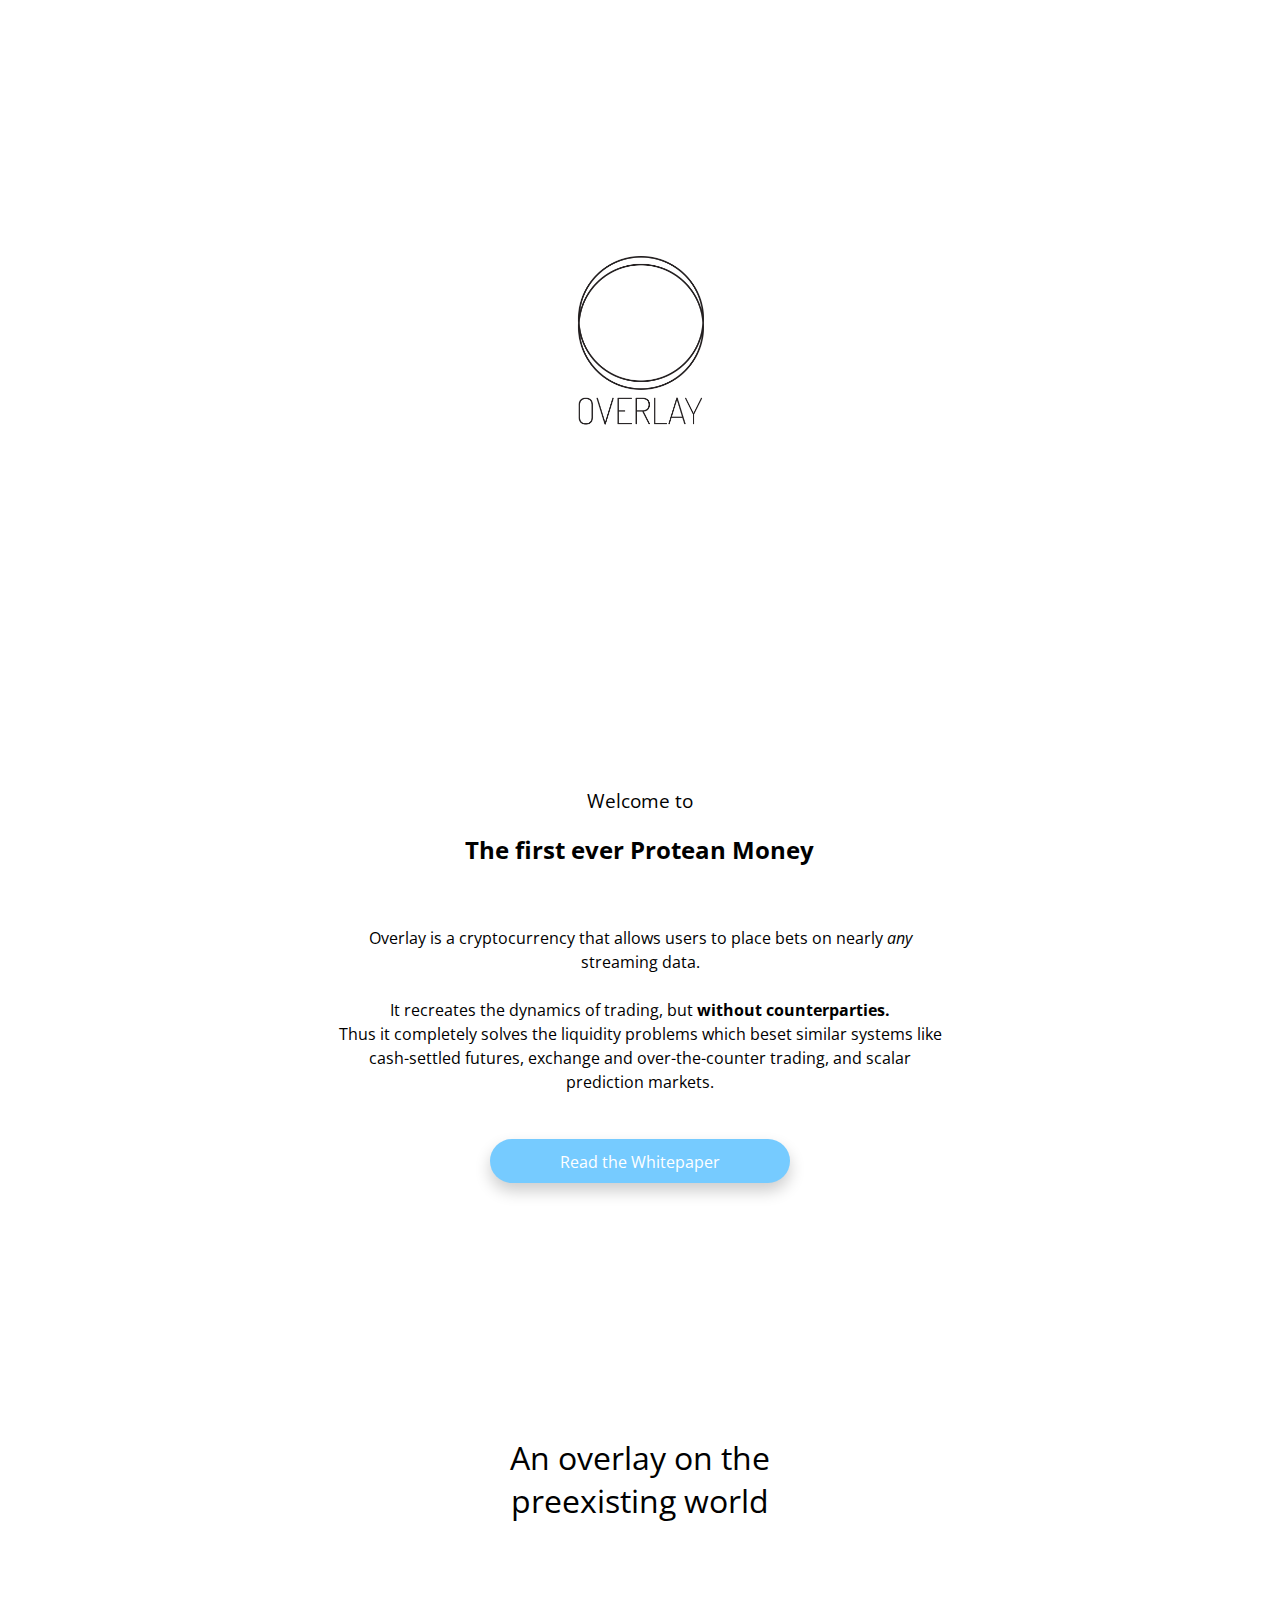
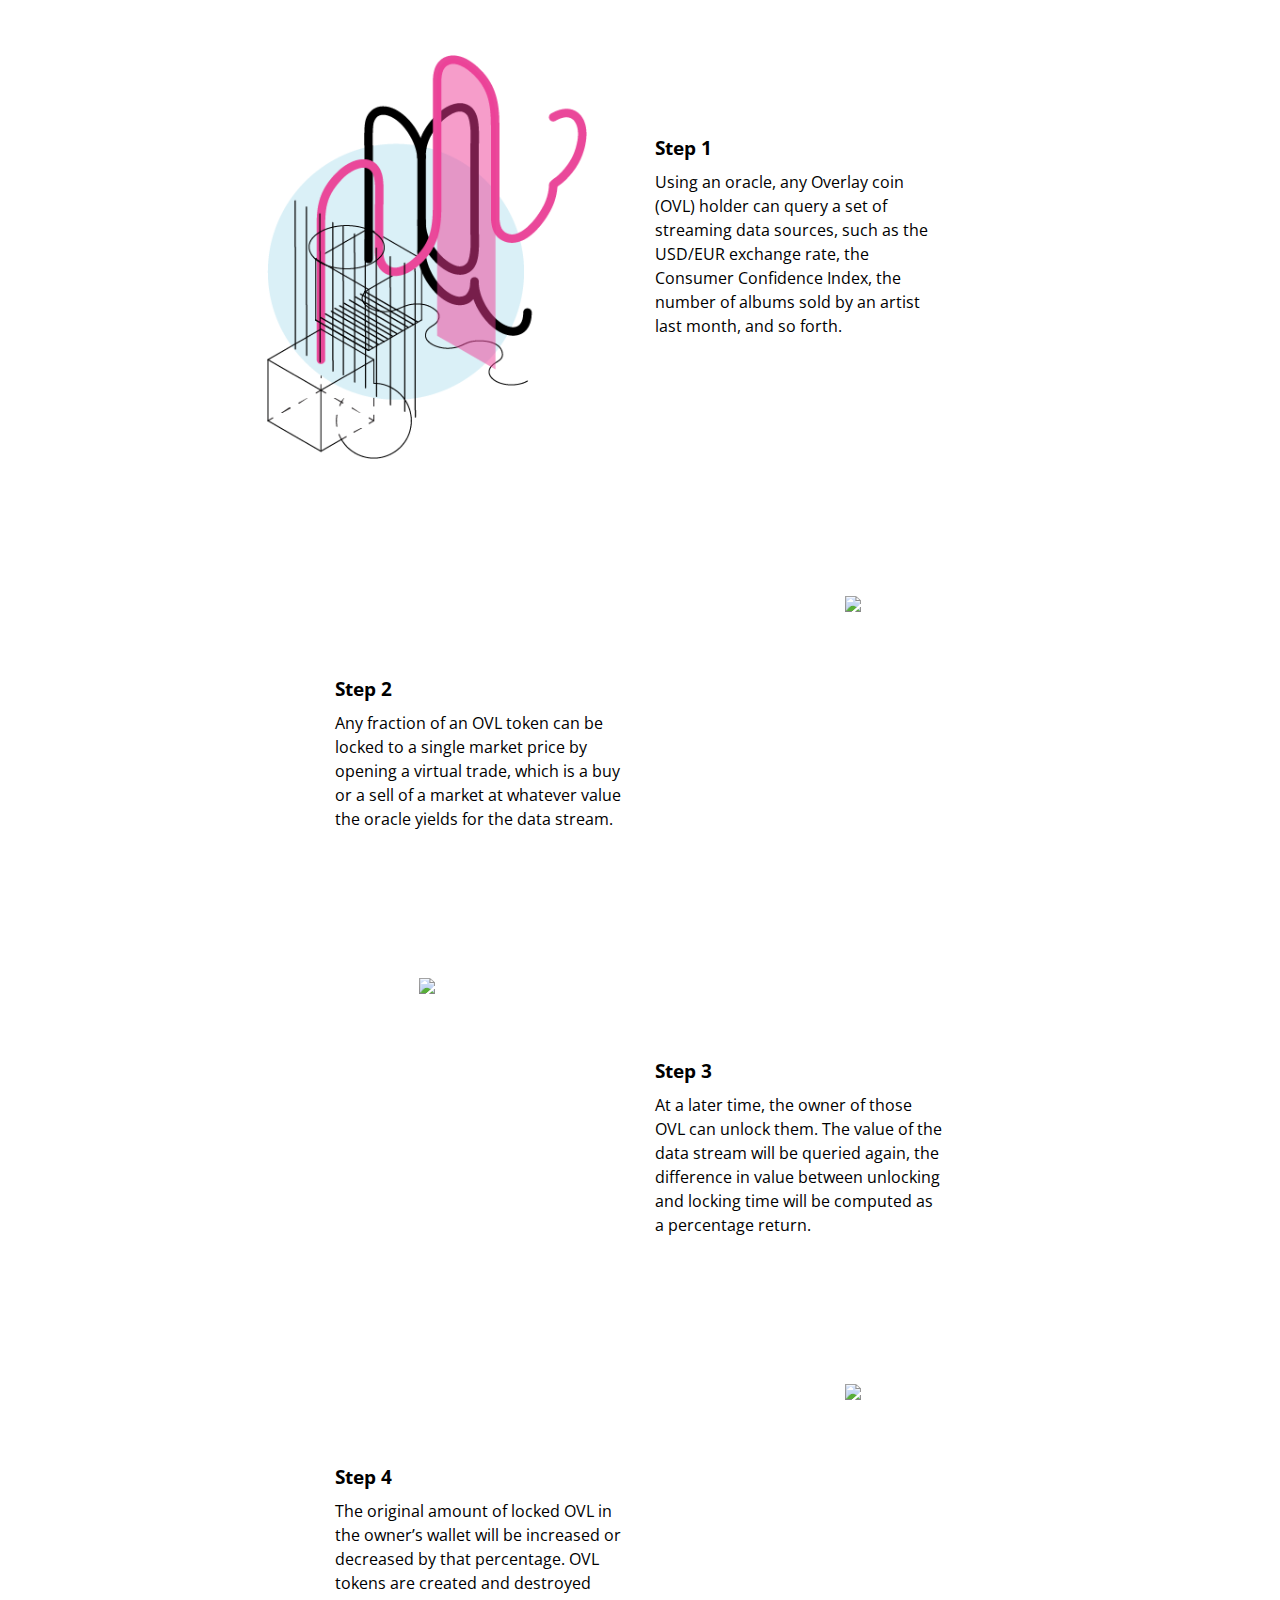
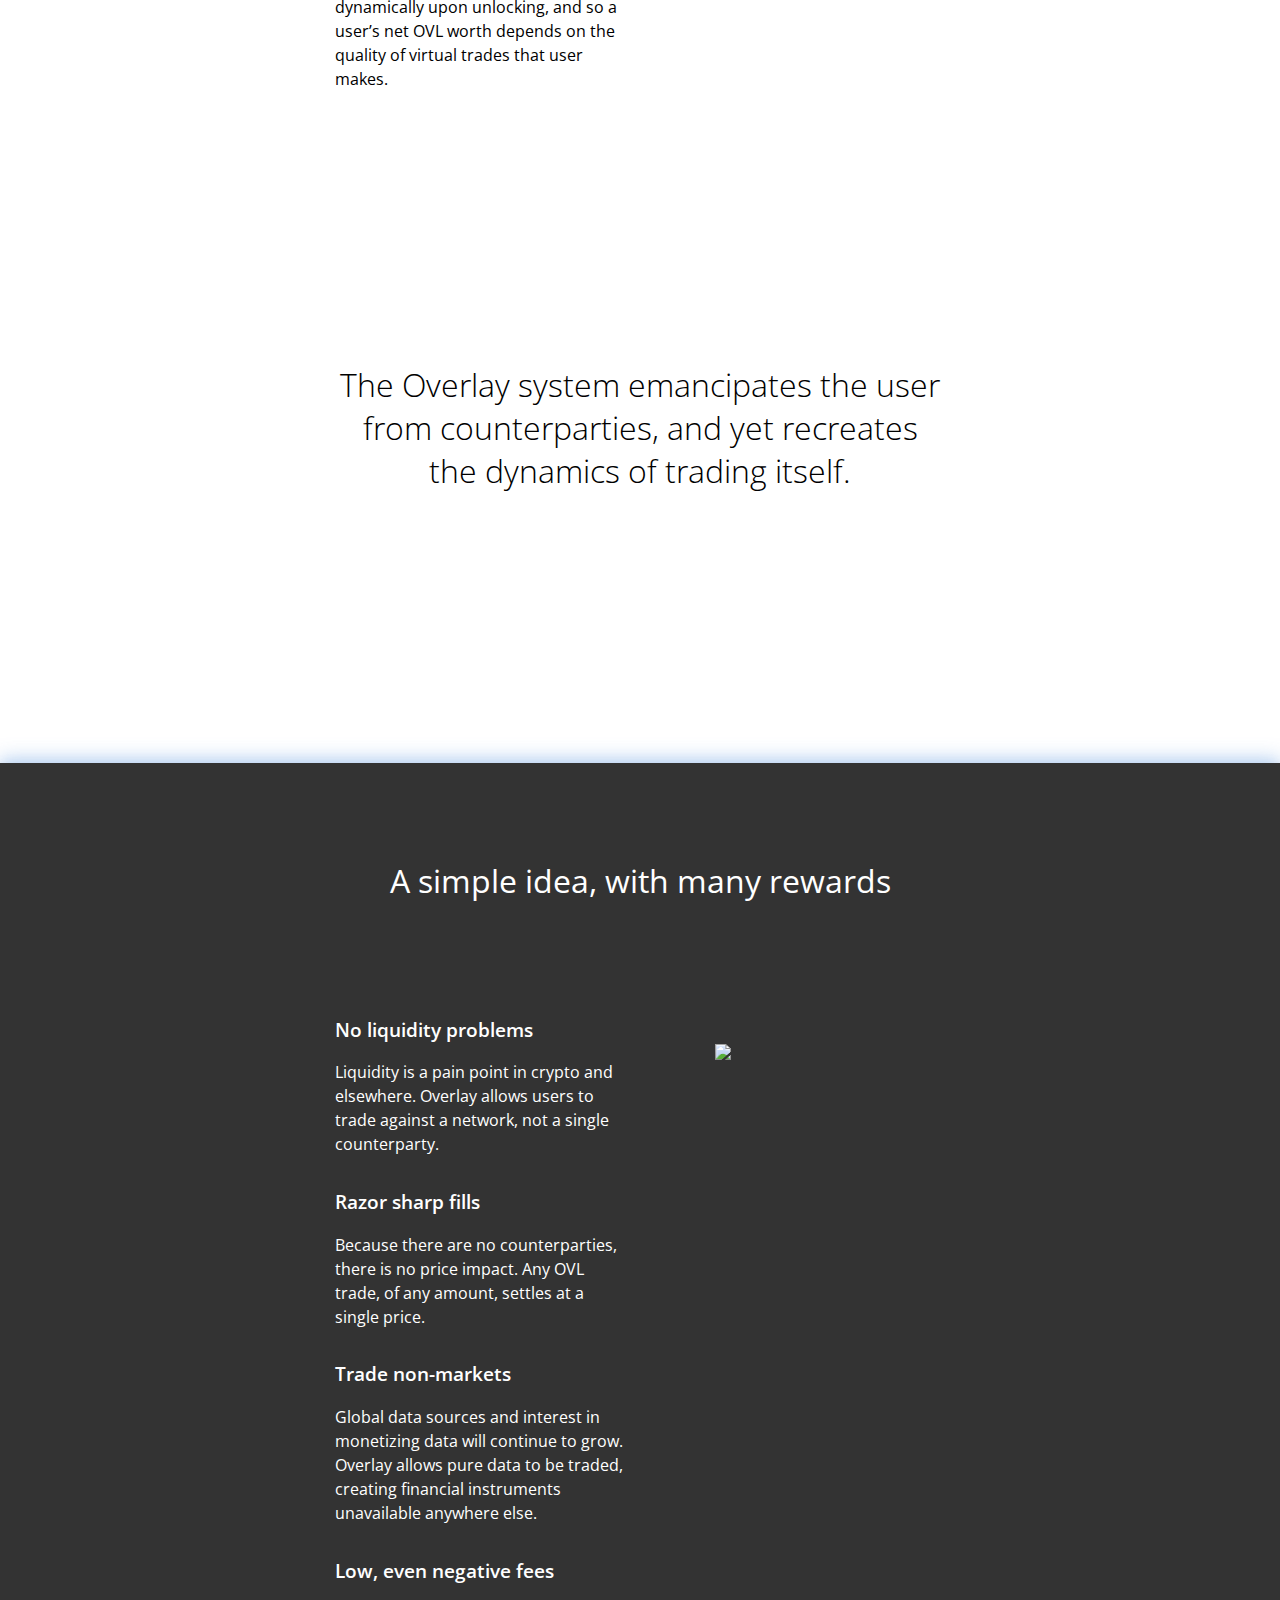
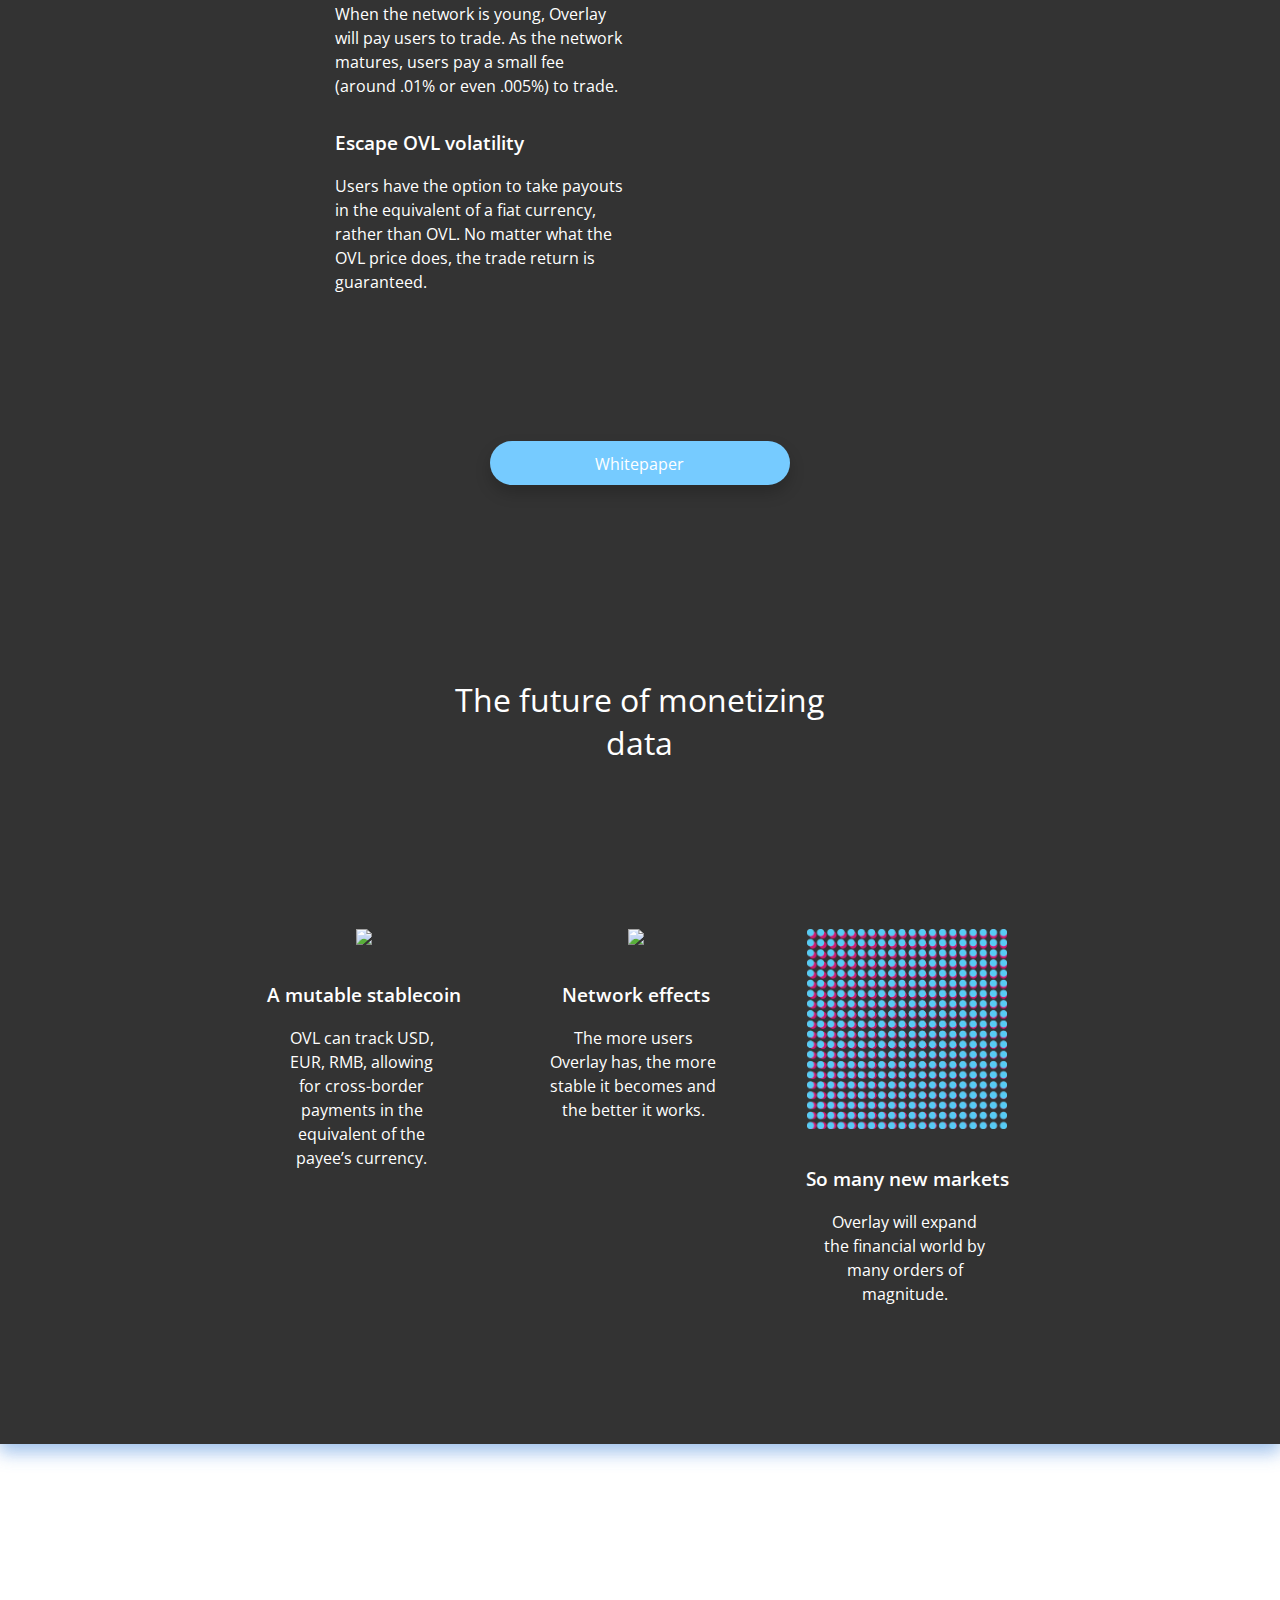
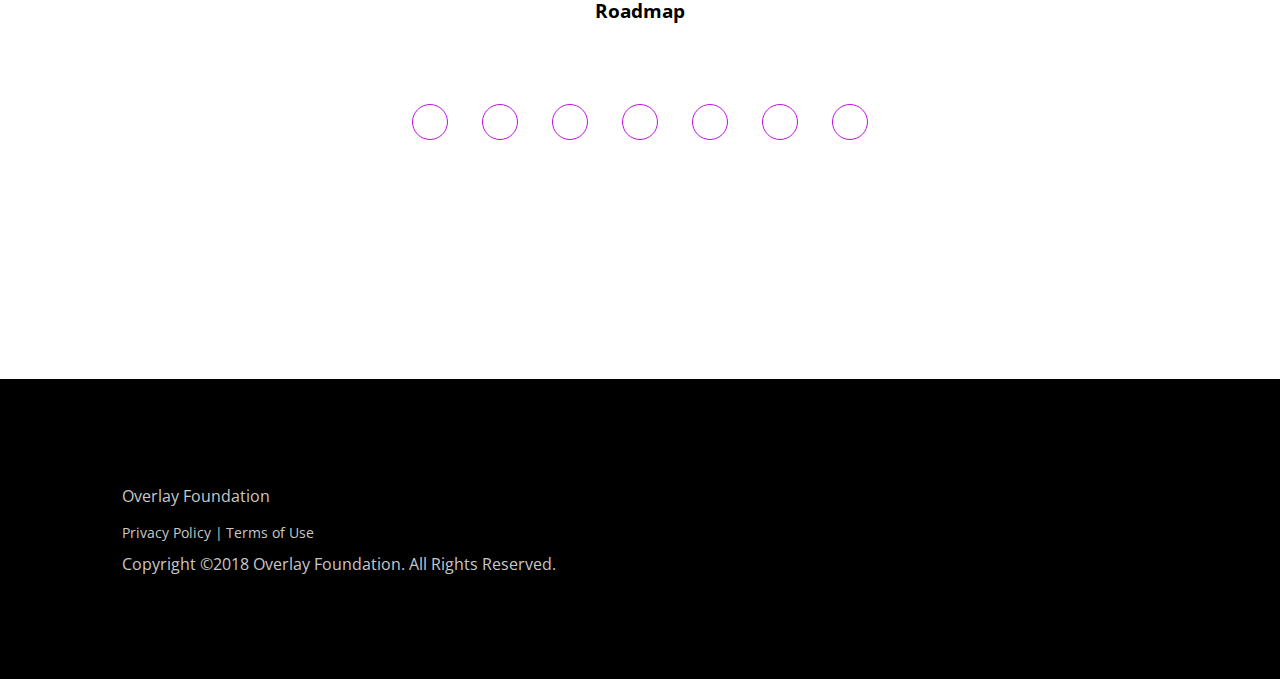
==== index.html @ c3175ec3 "add text, adjust spacing, working on graphics" ====
<!DOCTYPE html>
<html lang="en-US">

<head>
  <meta name="viewport" content="width=device-width, initial-scale=1.0">
  <title>Overlay</title>
  <!-- css links -->
  <link rel="stylesheet" type="text/css" href="main.css" />
  <link rel="stylesheet" type="text/css" href="timeline.css" />
  <!-- font links -->
  <link href="https://fonts.googleapis.com/css?family=Open+Sans" rel="stylesheet">
  <link href="https://fonts.googleapis.com/css?family=Dosis" rel="stylesheet">
  <link rel="stylesheet" href="https://fonts.googleapis.com/icon?family=Material+Icons">

  <!-- favicon -->
  <link rel="icon" href="assets/images/favicon.png" type="image/png" />
  <link rel="shortcut icon" href="favicon.ico" />

  <!-- scripts -->
  <script src="https://ajax.googleapis.com/ajax/libs/jquery/3.2.1/jquery.min.js"></script>
  <script src="index.js"></script>

</head>

<!-- HEADER -->

<div class="buffer12"></div>
<div class="header">
  <img id="logo.01" src="assets/images/overlay-logo05.png" alt="Overlay">
</div>

<!-- *********************** -->
<!-- BODY -->
<!-- *********************** -->






<!--
    <script>
      var navbar = document.getElementById("navbar");
      var smlogo = document.getElementById("small-logo");
      var sticky = navbar.offsetTop;
      
      function navStick() {
        if (window.scrollY >= sticky) {
          navbar.classList.add("sticky"), smlogo.style.visibility = "visible"
        } else {
          navbar.classList.remove("sticky"), smlogo.style.visibility = "hidden"
        }
      }
    </script>
    -->


<!-- *********************** -->
<!-- FIRST HORIZONTAL BREAK -->
<!-- *********************** -->

<div class="content">

  <!--
  <div class="row">
    <div class="col-3"></div>
    <div class="col-6" id="main-top-whatis">
      <div class="text_center">
        <h4>
          Overlay is the first ever
          <br>
          <b>universal trading machine</b>
        </h4>
      </div>
      <div class="buffer4"></div>
      <a href="#">
        <p>
          Join the Alpha
        </p>
      </a>
    </div>
    <div class="col-3"></div>
  </div>
  -->
  <div class="buffer6">
  </div>
  <br>
  <div class="buffer16">
  </div>
  <br>

  <div class="row block">

    <div class="col-4"></div>
    <div class="col-4">
      <div class="text_center">
        <h3>Welcome to</h3>
        <h2>The first ever Protean Money</h2>
      </div>
    </div>
  </div>
  <div class="row block">
    <div class="col-3"></div>
    <div class="col-6 text_center">
      <p>
        Overlay is a cryptocurrency that allows users to place bets on nearly
        <i>any</i> streaming data.
        <br>
        <br>It recreates the dynamics of trading, but
        <b>without counterparties.</b>
        <br>Thus it completely solves the liquidity problems which beset similar systems like cash-settled futures, exchange
        and over-the-counter trading, and scalar prediction markets.
      </p>
    </div>
    <div class="col-3"></div>


  </div>

  <div class="row">
    <div class="col-4"></div>
    <div class="col-4">
      <div class="text_center">
        <button>
          <p>
            <a href="pdfs/WPv3.pdf" id="pdfs_links">Read the Whitepaper</a>
          </p>
        </button>
      </div>
      <div class="col-4"></div>
    </div>
  </div>

  <div class="buffer8"></div>
  <br>

  <!--------------------------------------->
  <!--An overlay on the preexisting world-->
  <!-------------------------------------->

  <div class="buffer4"></div>

  <div class="row block">

    <div class="col-4"></div>
    <div class="col-4">
      <div class="text_center">
        <h1>
          <b>An overlay on the preexisting world</b>
        </h1>
      </div>
      <div class="col-4"></div>
    </div>
  </div>
  <div class="buffer4"></div>

  <div class="row block block_exp_1">
    <div class="col-2"></div>
    <div class="col-4">
      <img src="assets/images/step1.png">
    </div>
    <div class="col-3">
      <h3>
        <b>Step 1</b>
      </h3>
      <p>Using an oracle, any Overlay coin (OVL) holder can query a set of streaming data sources, such as the USD/EUR exchange
        rate, the Consumer Confidence Index, the number of albums sold by an artist last month, and so forth.
      </p>
    </div>
    <div class="col-3"></div>
  </div>
  <div class="buffer8"></div>

  <div class="row block block_exp_1">
    <div class="col-3"></div>
    <div class="col-3">
      <h3>
        <b>Step 2</b>
      </h3>
      <p>Any fraction of an OVL token can be locked to a single market price by opening a virtual trade, which is a buy or a
        sell of a market at whatever value the oracle yields for the data stream.
      </p>
    </div>
    <div class="col-4">
      <img src="assets/images/test2.jpg">
    </div>
    <div class="col-2"></div>
  </div>
  <div class="buffer8"></div>

  <div class="row block block_exp_1">
    <div class="col-2"></div>
    <div class="col-4">
      <img src="assets/images/test3.jpg">
    </div>
    <div class="col-3">
      <h3>
        <b>Step 3</b>
      </h3>
      <p>At a later time, the owner of those OVL can unlock them. The value of the data stream will be queried again, the difference
        in value between unlocking and locking time will be computed as a percentage return.
      </p>
    </div>
    <div class="col-3"></div>
  </div>
  <div class="buffer8"></div>
  <div class="row block block_exp_1">
    <div class="col-3 "></div>
    <div class="col-3">
      <h3>
        <b>Step 4</b>
      </h3>
      <p>The original amount of locked OVL in the owner’s wallet will be increased or decreased by that percentage. OVL tokens
        are created and destroyed dynamically upon unlocking, and so a user’s net OVL worth depends on the quality of virtual
        trades that user makes.</p>
    </div>
    <div class="col-4">
      <img src="assets/images/test2.jpg">
    </div>
    <div class="col-2"></div>
  </div>
  <div class="buffer16"></div>

  <div class="row block">

    <div class="col-3"></div>
    <div class="col-6">
      <div class="text_center">
        <h1>
          The Overlay system emancipates the user from counterparties, and yet recreates the dynamics of trading itself.
        </h1>
      </div>
      <div class="col-3"></div>
    </div>
  </div>

  <div class="buffer16"></div>

  <!-------------------------------------->
  <!--A simple idea with many consequences-->
  <!-------------------------------------->

  <div class="block_future">

    <div class="row block">

      <div class="col-3"></div>
      <div class="col-6">
        <div class="text_center">
          <h1>
            <b>A simple idea, with many rewards</b>
          </h1>
        </div>
        <div class="col-3"></div>
      </div>
    </div>

    <div class="row block">
      <div class="col-3"></div>
      <div class="col-3">
        <h3>No liquidity problems</h3>
        <p>Liquidity is a pain point in crypto and elsewhere. Overlay allows users to trade against a network, not a single
          counterparty.
        </p>
        <h3>Razor sharp fills</h3>
        <p>Because there are no counterparties, there is no price impact. Any OVL trade, of any amount, settles at a single
          price.
        </p>
        <h3>Trade non-markets</h3>
        <p>Global data sources and interest in monetizing data will continue to grow. Overlay allows pure data to be traded,
          creating financial instruments unavailable anywhere else.</p>
        <h3>Low, even negative fees</h3>
        <p>When the network is young, Overlay will pay users to trade. As the network matures, users pay a small fee (around
          .01% or even .005%) to trade.</p>
        <h3>Escape OVL volatility</h3>
        <p>Users have the option to take payouts in the equivalent of a fiat currency, rather than OVL. No matter what the OVL
          price does, the trade return is guaranteed. </p>
      </div>
      <div class="col-4">
        <img src="assets/images/layers-test.png">
      </div>
      <div class="col-2"></div>
    </div>

    <div class="buffer8"></div>
    <div class="row">
      <div class="col-4"></div>
      <div class="col-4">
        <div class="text_center">
          <button>
            <p>
              <a href="pdfs/WPv3.pdf" id="pdfs_links">Whitepaper</a>
            </p>
          </button>
        </div>
        <div class="col-4"></div>
      </div>
    </div>
    <!-- FUTURE OF MONETIZING DATA -->

    <div class="buffer4"></div>
    <div class="row">
      <div class="col-4"></div>
      <div class="col-4">
        <div class="text_center">
          <h1>
            <b>The future of monetizing data</b>
          </h1>
        </div>
        <div class="col-4"></div>
      </div>
    </div>

    <div class="row use_cases" id="test-cases">
      <div class="col-2"></div>
      <div class="col-8 margin-bottom-60">
        <ul>
          <li>
            <img src="assets/images/use-case-test1.png">
            <h3>A mutable stablecoin</h3>
            <p>OVL can track USD, EUR, RMB, allowing for cross-border payments in the equivalent of the payee’s currency. </p>
          </li>
          <li>
            <img src="assets/images/use-case-test2.png">
            <h3>Network effects</h3>
            <p>The more users Overlay has, the more stable it becomes and the better it works.</p>
          </li>
          <li>
            <img src="assets/images/oc_full.png">
            <h3>So many new markets</h3>
            <p>Overlay will expand the financial world by many orders of magnitude.</p>
          </li>
        </ul>
      </div>
      <div class="col-2"></div>

    </div>
  </div>

  <!--END OF BLOCK FUTURE-->

  <div class="buffer8"></div>
  <br>

  <!-- *********************** -->
  <!-- TIMELINE -->
  <!-- *********************** -->

  <div class="row">

    <div class="col-4"></div>
    <div class="col-4">
      <div class="text_center">
        <h3>
          <b>Roadmap</b>
        </h3>
      </div>
      <div class="col-4"></div>
    </div>
  </div>

  <div class="row">
    <div class="col-3"></div>
    <div class="col-6">
      <table id="roadmap-table">
        <tr>
          <th>
            <td class="timeline-bubble">
              <div>
                <h3>Q1 2019</h3>
                <p>Once there was an Adam from Snuckit</p>
              </div>
            </td>
          </th>
          <th>
            <td class="timeline-bubble">
              <div>
                <h3>Q1 2019</h3>
                <p>Once there was an Adam from Snuckit</p>
              </div>
            </td>
          </th>
          <th>
            <td class="timeline-bubble">
              <div>
                <h3>Q1 2019</h3>
                <p>Once there was an Adam from Snuckit</p>
              </div>
            </td>
          </th>
          <th>
            <td class="timeline-bubble">
              <div>
                <h3>Q1 2019</h3>
                <p>Once there was an Adam from Snuckit</p>
              </div>
            </td>
          </th>
          <th>
            <td class="timeline-bubble">
              <div>
                <h3>Q1 2019</h3>
                <p>Once there was an Adam from Snuckit</p>
              </div>
            </td>
          </th>
          <th>
            <td class="timeline-bubble">
              <div>
                <h3>Q1 2019</h3>
                <p>Once there was an Adam from Snuckit</p>
              </div>
            </td>
          </th>
          <th>
            <td class="timeline-bubble">
              <div>
                <h3>Q1 2019</h3>
                <p>Once there was an Adam from Snuckit</p>
              </div>
            </td>
          </th>
          <th></th>
        </tr>
      </table>

    </div>
    <div class="col-3"></div>
  </div>



  <div class="buffer16"></div>
  <br>

  <!-- *********************** -->
  <!-- UPDATES -->
  <!-- *********************** 

  <div class="sign_up">
    <div class="row">
      <div class="col-4"></div>
      <div class="col-4">
        <div class="text_center">
          <h3>
            Get the latest Overlay updates via email
          </h3>
        </div>
        <div class="col-4"></div>
      </div>
    </div>
    <div class="row">
      <div class="col-4"></div>
      <div class="col-4">

        <div class="col-4"></div>
      </div>
    </div>
  </div>
  -->

  <!-- *********************** -->
  <!-- FOOTER -->
  <!-- *********************** -->


  <div class="row footer">


    <div class="col-1"></div>
    <div class="col-8">
      <p>Overlay Foundation</p>
      <a href="#">Privacy Policy |</a>
      <a href="#">Terms of Use</a>
      <p>Copyright &copy2018 Overlay Foundation. All Rights Reserved. </p>
    </div>
    <div class="col-3"></div>


  </div>
  <!-- close .content div-->
</div>
</body>


</html>
---- main.css ----
/* home.css */

/* ---------- */
/* GENERAL SETUP */
/* ---------- */


* {
    box-sizing: border-box;
}



[class*="col-"] {
    float: left;
    padding: 15px;
}

.row::after {
    content: "";
    clear: both;
    display: table;
}

#team_u{
   
   text-decoration-color: darkslateblue;

}

#ad_u{
    text-decoration-color: lightskyblue;  
}

#mrkt_u{
    text-decoration-color: thistle;   
}

#rdmp_u{
    text-decoration-color: white;  
    text-align: center;   
    margin-top: 50px;
}

.text_center{
  text-align: center;
}

ul {
  list-style: none;
  padding: 0px;
}


li > p{
  text-align: center;
}


.buffer4{
  margin-top: 4%;
}

.buffer6{
  margin-top: 6%;
}

.buffer8{
  margin-top: 8%;
}

.buffer12{
  margin-top: 12%;
}

.buffer16{
  margin-top: 16%;
}

.margin-bottom-60{
  margin-bottom: 60px;
}


/* ---------- */
/*  HEAD SETUP */
/* ---------- */


.header{
  align-self: center;
}

.header img{
    width: 10%;
    align-self: center;
    margin-left: 45%;
    margin-top: 8%;
  }

#logo {
  font-family: 'Dosis',Helvetica,arial,sans-serif;
}


#main-top-whatis p{
  font-size: 20px;
  text-align: center;
  line-height: 140%;
  font-family: Open Sans;
}

#main-top-whatis a p{
  text-align: center;
  border-radius: 20px;
  width: 40%;
  margin: auto;
  padding: 7px;
  color: white;
  background-color: cornflowerblue;
}

#main-top-whatis h4:hover {
  background-color: #f1f1f1;
  color: teal;
}

.button p{
  text-align: center;
  border-radius: 20px;
  width: 40%;
  margin: auto;
  padding: 7px;
  color: white;
  background-color: cornflowerblue;
}

.button p:hover {
  background-color: #f1f1f1;
  color: teal;
}

/* ---------- */
/*  MENU SETUP */
/* ---------- */

#navbar-logo{
  height: 30px;
  float: left;
  margin: 10px 0 0 12px;
}


#small-logo{
  float: left;
  height: 40px;
  visibility: hidden;
  position: absolute;
  opacity: .4;
  left: 10px;
  top: 5px;
}


nav{
  text-align: center;
  margin: 0px 0px 0px 0px;
  
}

#navbar{
  height: 100px;
  position: inherit;  
  width: 100%;
  top: 0;
  z-index: 999;
}


.pad40{
  padding-top: 10px;
}

nav ul {
    margin: 20px 20px 0px 0px;
    padding: 0;
    display:inline-block;
    list-style: none;
    height: 100%;
    float: right;
}

nav li {
    display:inline-block;
    height: 100%;
}
nav li a {
    display: block;
    padding: 10px 40px;
    font-size: 16px;  
    font-weight: 100;
    text-decoration: none;
}

nav li p{
    display: block;
    padding: 10px 40px 5px;
    font-size: 16px;  
    font-weight: 100;
    text-decoration: none;
}

nav li a:hover {
    background-color: #f1f1f1;
    color: teal;
}

button{
  border-radius: 100px;
  background-color: #76CBFF;
  border: none;
  text-align: center;
  width: 300px;
  height: 44px;
  box-shadow: 0px 8px 16px 0px rgba(0,0,0,0.2);
}

button a{
  color: white;
  margin: auto;
  text-align: center;
}

/*  MAIN MENU DROPDOWN */



.dropdown-con-menu {
    display: none;
    position: absolute;
    min-width: 170px;
    box-shadow: 0px 8px 16px 0px rgba(0,0,0,0.2);
    z-index: 1;
    background-color: rgba(255,255,255,0.4);
    -webkit-backdrop-filter: blur(5px);
}

.drop-down-menu:hover .dropdown-con-menu {
    display: block;
}

/*  MOBILE MENU DROPDOWN */

#mobileMenuDropdown{
  margin: 14px 0px 0px 26px;
  width: 16px;
  z-index: 0;
}

#menuMobile{
  position:fixed;
  top:0px;
  width: 70px;
  height: 40px;
  right: 0;
  border-radius: 0 0 0 10px; 
  background-color:rgba(200,200,200,.4);
  color: #FFFFFF;
  z-index:999;
  -webkit-backdrop-filter: blur(5px);
}

#mobile-menu-content{
    width: 150px;
    right: 0px;
    position: absolute;
}

#menuMobile:hover{
   background-color:rgba(2,2,2,.4);
}


.dropdown-content{
  display: none;
  background-color: rgba(249,249,249,.9);
  box-shadow: 0px 8px 16px 0px rgba(0,0,0,0.2);
  z-index: 99;
  margin-top: 5px;
  -webkit-backdrop-filter: blur(5px);
}

.dropdown-content a{
    color: black;
    padding: 12px 16px;
    text-decoration: none;
    display: block;
}

.dropdown-content a:hover {
  background-color: #f1f1f1;
  color: teal;
}

.dropdown-content a:click {
  background-color: #f1f1f1;
  color: teal;
}

.show {
  display:block;
}







/* ---------- */
/*  BODY SETUP */
/* ---------- */

body {
  background-color: #ffffff;
  background-image: url("assets/images/body-background.jpg");
  background-repeat: no-repeat;
  -webkit-background-size: cover;
  -moz-background-size: cover;
  -webkit-font-smoothing: antialiased;
  -o-background-size: cover;
  background-size: cover;
  background-position: center 12%;
  position: absolute;
  margin: 0px;
} 













/* ---------- */
/* MEDIA TAGS */
/* ---------- */


/* For mobile phones */
[class*="col-"] {
    width: 100%;
}

@media only screen and (max-width: 767px) {
  [class*="col-"]{
    float:none;
    padding: 0px 15px 0px 15px;
  }
}

/* For desktop */
@media only screen and (min-width: 768px) {
    .col-1 {width: 8.33%;}
    .col-2 {width: 16.66%;}
    .col-3 {width: 25%;}
    .col-4 {width: 33.33%;}
    .col-5 {width: 41.66%;}
    .col-6 {width: 50%;}
    .col-7 {width: 58.33%;}
    .col-8 {width: 66.66%;}
    .col-9 {width: 75%;}
    .col-10 {width: 83.33%;}
    .col-11 {width: 91.66%;}
    .col-12 {width: 100%;}
}

/* HEADER */
@media only screen and (max-width: 500px){
  .header img{
    width: 70% !important;
    align-self: center !important;
    margin-left: 16% !important;
    padding-top: 40px !important;
  }
}


/* TEXT */

@media only screen and (max-width: 767px){
  .use-case{
    text-align: center; 
  }
  .use-case h3{
    text-align: center; 
    padding-top: 15px;
  }
  .use-case p{
    padding-top: -5px;
  }
}


/* TEAM LIST 

@media only screen and (min-width: 768px) {
  #content_list {
    float: left;  
    width: 33%;
    text-align: center;
     
  }
  #panel {
    text-align: left;
    width: 70%;
    text-align: center;
  }
  

}

@media only screen and (max-width: 767px) {
  #content_list{
    width: 100%;
  }
   nav{
    display: none !important;
  }
}
*/
/* MENU*/

@media only screen and (min-width: 767px){
  
  #menuMobile{
  display: none;
  }
}


@media only screen and (max-width: 767px){

  .center-links{
    padding-top: 30px;
  }

  #second-block{
    padding: 20px 0px 50px 0px !important;
  }
}










/* ---------- */
/* VIDEO  */
/* ---------- */

@media only screen and (max-width: 768px) {
  #play-icon{
    height: 100px;
    margin-top: 40px;
  }
}

@media only screen and (min-width: 768px) {
  #play-icon{
    height: 100px;
    margin-top: 40px;
  }
}

@media only screen and (min-width: 1024px) {
  #play-icon{
    height: 200px;
   
  }
}

#play-icon{
  display: block;
  margin: auto; 
  margin-top: 90px;
  margin-bottom: 30px;
}










/* ---------- */
/* TEXT SETUP */
/* ---------- */


a{
  color: black;
  font-family: "Open Sans", -apple-system, BlinkMacSystemFont, "Segoe UI", Roboto, "Helvetica Neue", Arial, sans-serif;
  text-decoration: none;
}

a:active{
  color: red;
}

p {
  margin: 10px 0px 15px;
  font-family: "Open Sans",-apple-system, BlinkMacSystemFont, "Segoe UI", sans-serif, "Helvetica Neue", Arial, sans-serif;
  font-size: 16px;
  line-height: 1.5;
}

h1{
  font-family: "Open Sans",-apple-system, BlinkMacSystemFont, "Segoe UI", Roboto, "Helvetica Neue", Arial, sans-serif;
  font-weight: 300;
  text-align: center;
}

h2{
  font-family: "Open Sans",-apple-system, BlinkMacSystemFont, "Segoe UI", Roboto, "Helvetica Neue", Arial, sans-serif;
    font-weight: light;
}

h3{
  font-family: "Open Sans",-apple-system, BlinkMacSystemFont, "Segoe UI", Roboto, "Helvetica Neue", Arial, sans-serif;
  font-weight: normal;  
}

h4{
  font-family: "Open Sans",-apple-system, BlinkMacSystemFont, "Segoe UI", Roboto, "Helvetica Neue", Arial, sans-serif;
  font-weight: normal;  
}

h5{
  font-family: "Open Sans",-apple-system, BlinkMacSystemFont, "Segoe UI", Roboto, "Helvetica Neue", Arial, sans-serif;
  font-weight: normal;  
}

.heading-center{
  text-align: center;
  font-size: 18px;
  margin-top: -5px; 
}

.large_links{
  font-size: 20px;
  font-family: "Open Sans",-apple-system, BlinkMacSystemFont, "Segoe UI", Roboto, "Helvetica Neue", Arial, sans-serif;
  text-align: center;
}


.center-links{
  text-align: center; 
}

#test ul{
  list-style: none;
  padding: 0;
  margin: auto 0;
}

#test-cases ul li{
float: left;
list-style: none;
width: 33%;
padding: 0.5em 1em;
text-align: center;
margin-bottom: 40px;
}

#test-cases ul li p{
  text-align: center;
  width: 70%;
  margin-left: 14%;
}

.use_cases img{
  max-width: 180px;
}

#test-cases img{
  max-width: 200px;
  padding: 0px;
}


#roadmap-table{
  margin-left: auto;
  margin-right: auto;
}

table tr th {
 padding: 0px 15px 0px 15px;
}

.timeline-bubble{
  background-color: white;
  border: 1px solid  #BD10E0;
  width: 36px;
  height: 36px;
  border-radius: 100px;
}

.timeline-bubble:hover{
  background-color: #BD10E0;
  border: 1px solid  #BD10E0;
  width: 36px;
  height: 36px;
  border-radius: 100px;
}

.timeline-bubble > div{
  display: none;
  position: absolute;
  margin: 30px 0px 0px -20px;
}
  
.timeline-bubble:hover > div{
  display: block;
  position: absolute;
}





.roadmap-list{
  text-align: center;
}



/* ---------- */
/* BLOCKS */
/* ---------- */



.block_exp_1 img{
  max-width: 320px;
}

.block_exp_1 h3{
  margin: 0;
  padding-top: 80px;
}


.block_exp_1 .col-4{
  text-align: center;
}

.block_future{
  background-color: rgba(0,0,0,0.8);
  box-shadow: 0 -4px 18px 0 rgba(74, 140, 220, 0.4), 0 10px 16px 0 rgba(74, 140, 220, 0.4);
}

.block_future img{
  max-width: 400px;
  padding-left: 60px;
  margin-top: 60px;
}

.block_future h1{
  color: white;
  padding-top: 60px;
}

.block_future h3{
  color: white;
  font-weight: 600;
  padding-top: 14px;
}

.block_future p{
  color: white;
}




/* -------------- */

#circle_adam{
    background-color: darkseagreen;
    width: 200px;
    height: 200px;
    margin-left: 2%;
    margin-top: -30%;
    opacity: .4;
}

#circle_erin{
    background-color: yellow;
    width: 200px;
    height: 200px;
    margin-left: 15%;
    margin-top: -20%;
    opacity: .4;
}

#circle_ian{
    background-color: grey;
    width: 200px;
    height: 200px;
    margin-left: 40%;
    margin-top: -40%;
    opacity: .4;
}

#circle_wes{
    background-color: blue;
    width: 200px;
    height: 200px;
    margin-left: 50%;
    margin-top: -10%;
    opacity: .4;
}

#circle_dapphub{
    background-color: purple;
    width: 200px;
    height: 200px;
    margin-left: 8%;
    margin-top: -4%;
    opacity: .4;
}






.sign_up{
  background-color: #76CBFF;
  min-height: 300px;
}
.sign_up h3{
  color: white;
}





/* ---------- */
/* FOOTER */
/* ---------- */

.footer{
  background-color:#000000;
  font-size: 14px;
  height: 300px;
  padding-top: 80px;
}

.footer p{
  color: rgb(200,200,200);
}

.footer a{
  color: rgb(200,200,200);
}
---- timeline.css ----
#roadmap-block{
  background-color: rgba(23,23,23,.8);
  min-height: 350px;
}

#roadmapHeader{
  background-color: rgba(176, 224, 230,.4);
}

.timeline {
  position: relative;
  max-width: 1200px;
  margin: 0 auto;
}

#rdmp_u{
  color: white;
}

.timeline::before {
  content: '';
  position: absolute;
  width: 100%;
  height: 3px;
  top: 50px;
  bottom: 0;
}

/* Container-timeline around content */
.container-timeline{
  padding: 10px 40px;
  position: relative;
  background-color: inherit;
  top: 100px;
  float: left;
  visibility: hidden;
  

}

.vertical-timeline-seperate{
  border-left: solid 1px black;
  height: 60px;
}

/* The circles on the timeline */
.timeline-circle{
  content: '';
  position: relative;
  width: 30px;
  height: 30px;
  border: 0px;
  top: 41px;
  border-radius: 50%;
  z-index: 1;
  opacity: .8;
  float: left;
}

/* Place the container-timeline to the left */
.left {
  left: 0;
}

/* Place the container-timeline to the right */
.right {
  left: 55%;
}

/* Add arrows to the left container-timeline (pointing right) */
.left::after {
  content: " ";
  height: 0;
  position: absolute;
  top: 22px;
  width: 0;
  z-index: 1;
  right: 30px;
  border: medium solid white;
  border-width: 10px 0 10px 10px;
  border-color: transparent transparent transparent white;
}




/* The content */
.content-timeline {
  padding: 20px 30px;
  background-color: white;
  position: relative;
  border-radius: 6px;
  top: 50px;
  

}

/* container for the circles on the timeline*/
.circle-container{
  display: flex;
  justify-content: space-between;
  padding: 0 15px 0;
}


/* actual circles */
#circle-color-1{
  background-color: blue;
}

#circle-color-2{
  background-color: steelblue;
}

#circle-color-3{
  background-color: darkred;
}
#circle-color-4{
  background-color: burlywood;
}

#circle-color-5{
  background-color: violet;
}

#circle-color-6{
  background-color: slategrey;
}

#circle-color-7{
  background-color: thistle;
}

#circle-color-8{
  background-color: skyblue;
}

#circle-color-9{
  background-color: chartreuse;
}

#circle-color-10{
  background-color: darkgoldenrod;
}

#circle-color-11{
  background-color: steelblue;
}

#circle-color-12{
  background-color: darkolivegreen;
}

#circle-color-13{
  background-color: black;
}

#circle-color-14{
  background-color: darkorchid;
}

#circle-color-15{
  background-color: tomato;
}



#circle-color-1:hover #crc_1{
    display: block;
    color: white;
    width: auto;
}

#crc_1{
    display: none;
    color: white;
    width: auto;
}



@media all and (max-width: 1024px) {
/* Place the timelime to the left */
  .timeline::after {
    left: 27px;
  }

/* Full-width container-timelines */
  .container-timeline {
    width: 100%;
    padding-left: 70px;
    padding-right: 25px;
  }

/* Make sure that all arrows are pointing leftwards */
  .container-timeline::before {
    left: 60px;
    border: medium solid white;
    border-width: 10px 10px 10px 0;
    border-color: transparent white transparent transparent;
  }

/* Make sure all circles are at the same spot */
  .left::after, .right::after {
    left: 15px;
  }

/* Make all right container-timelines behave like the left ones */
  .right {
    left: 0%;
  }
}
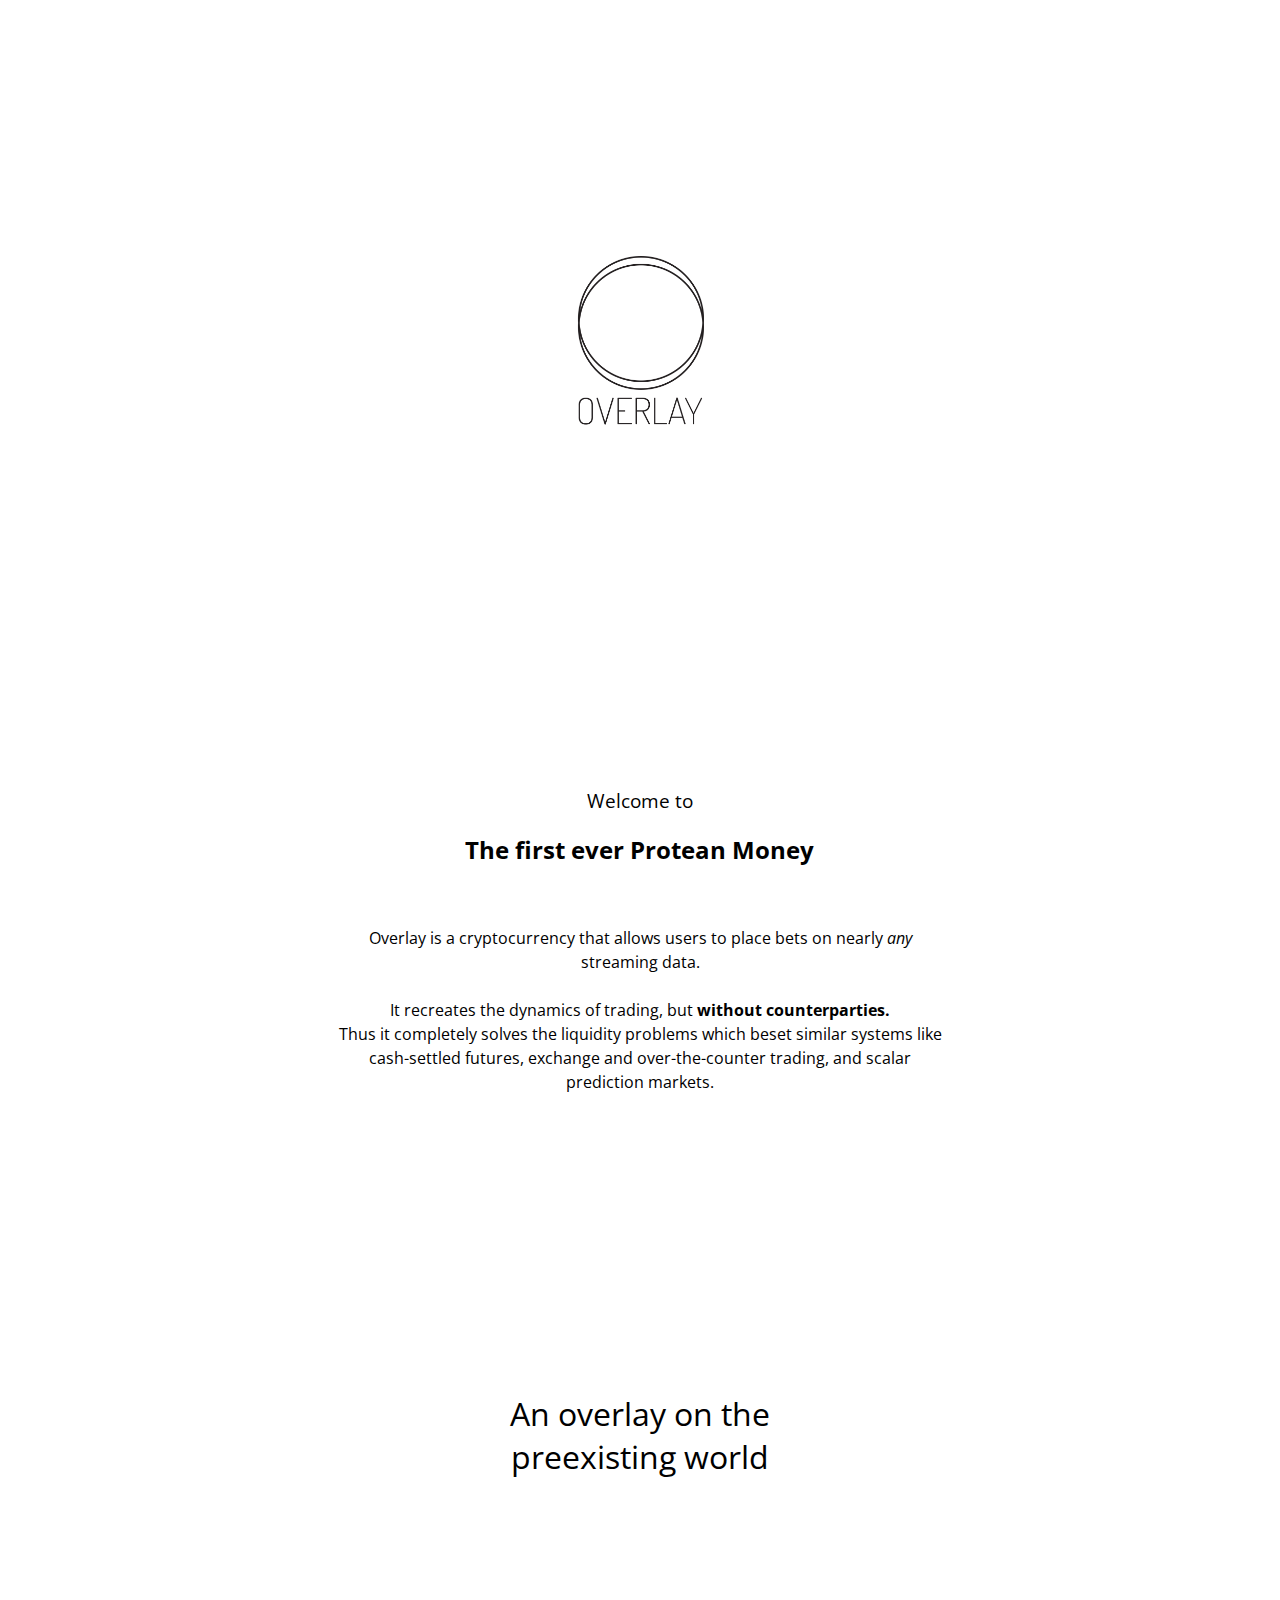
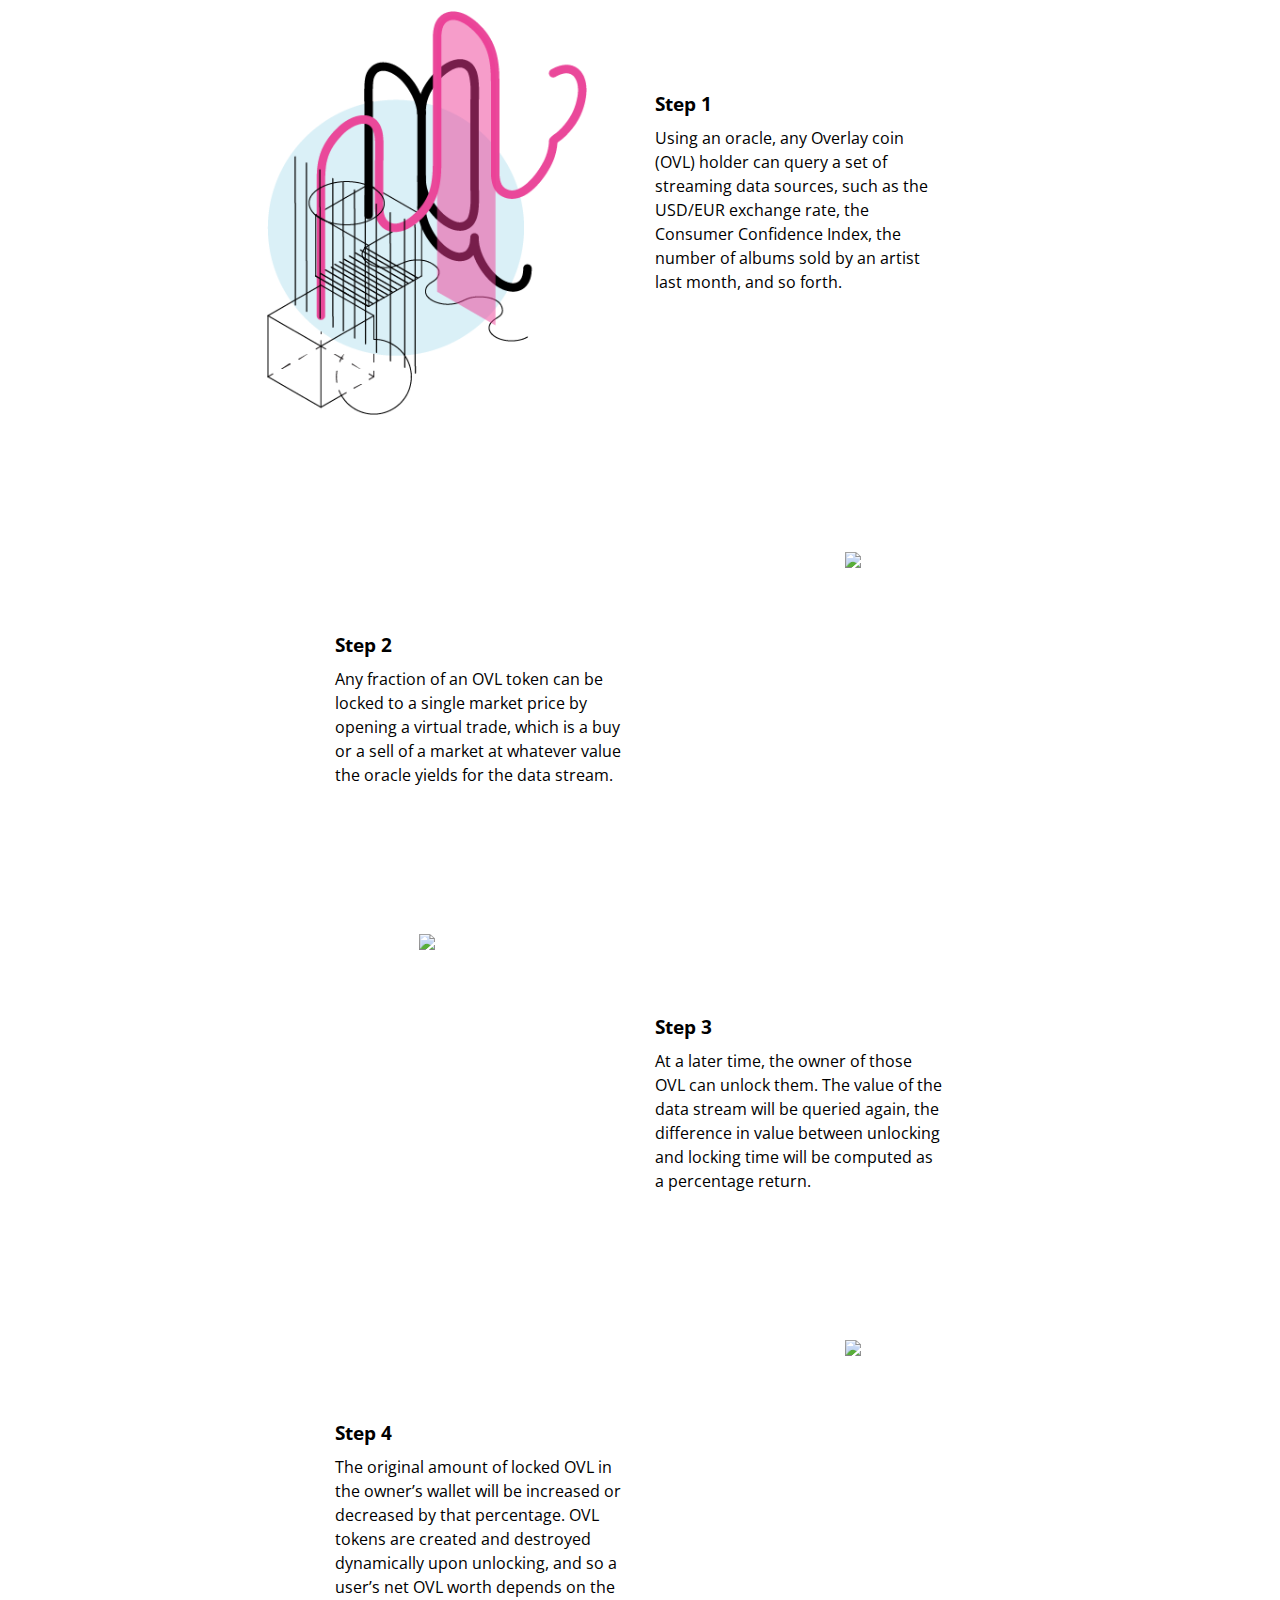
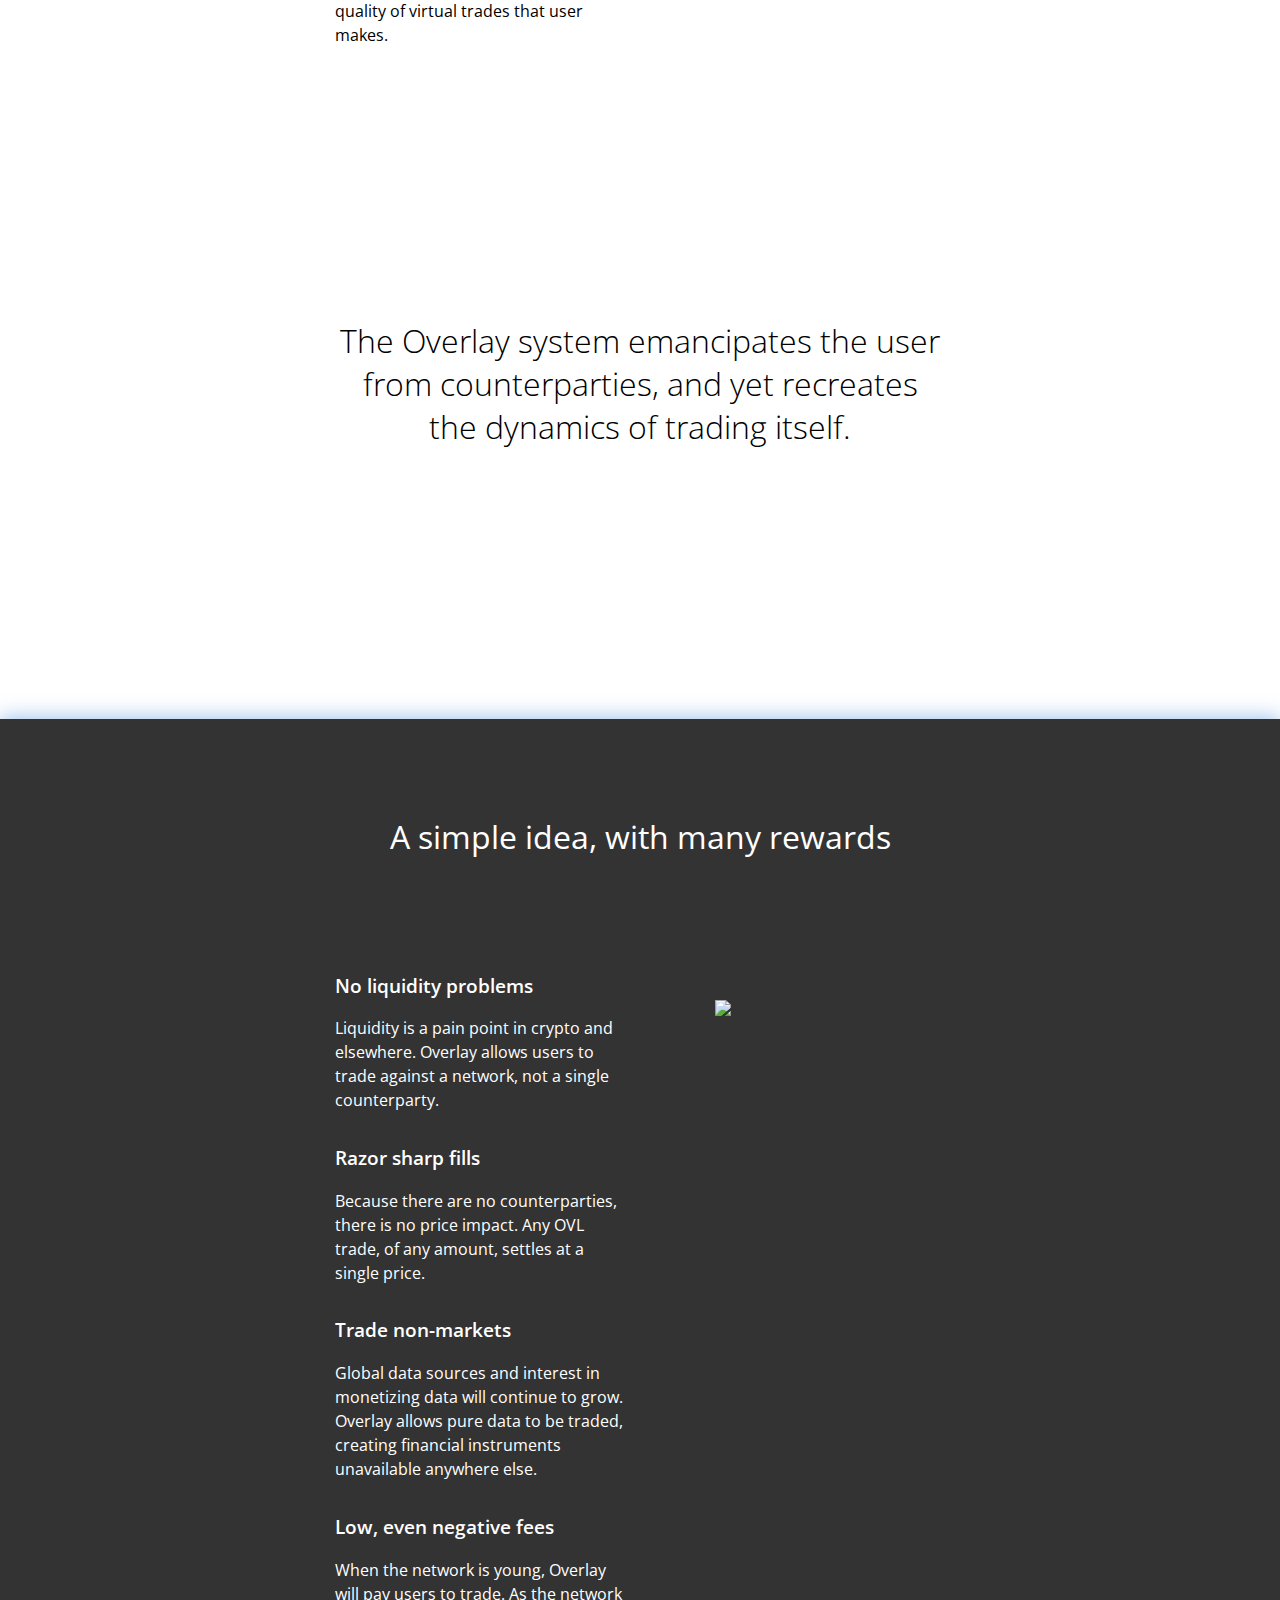
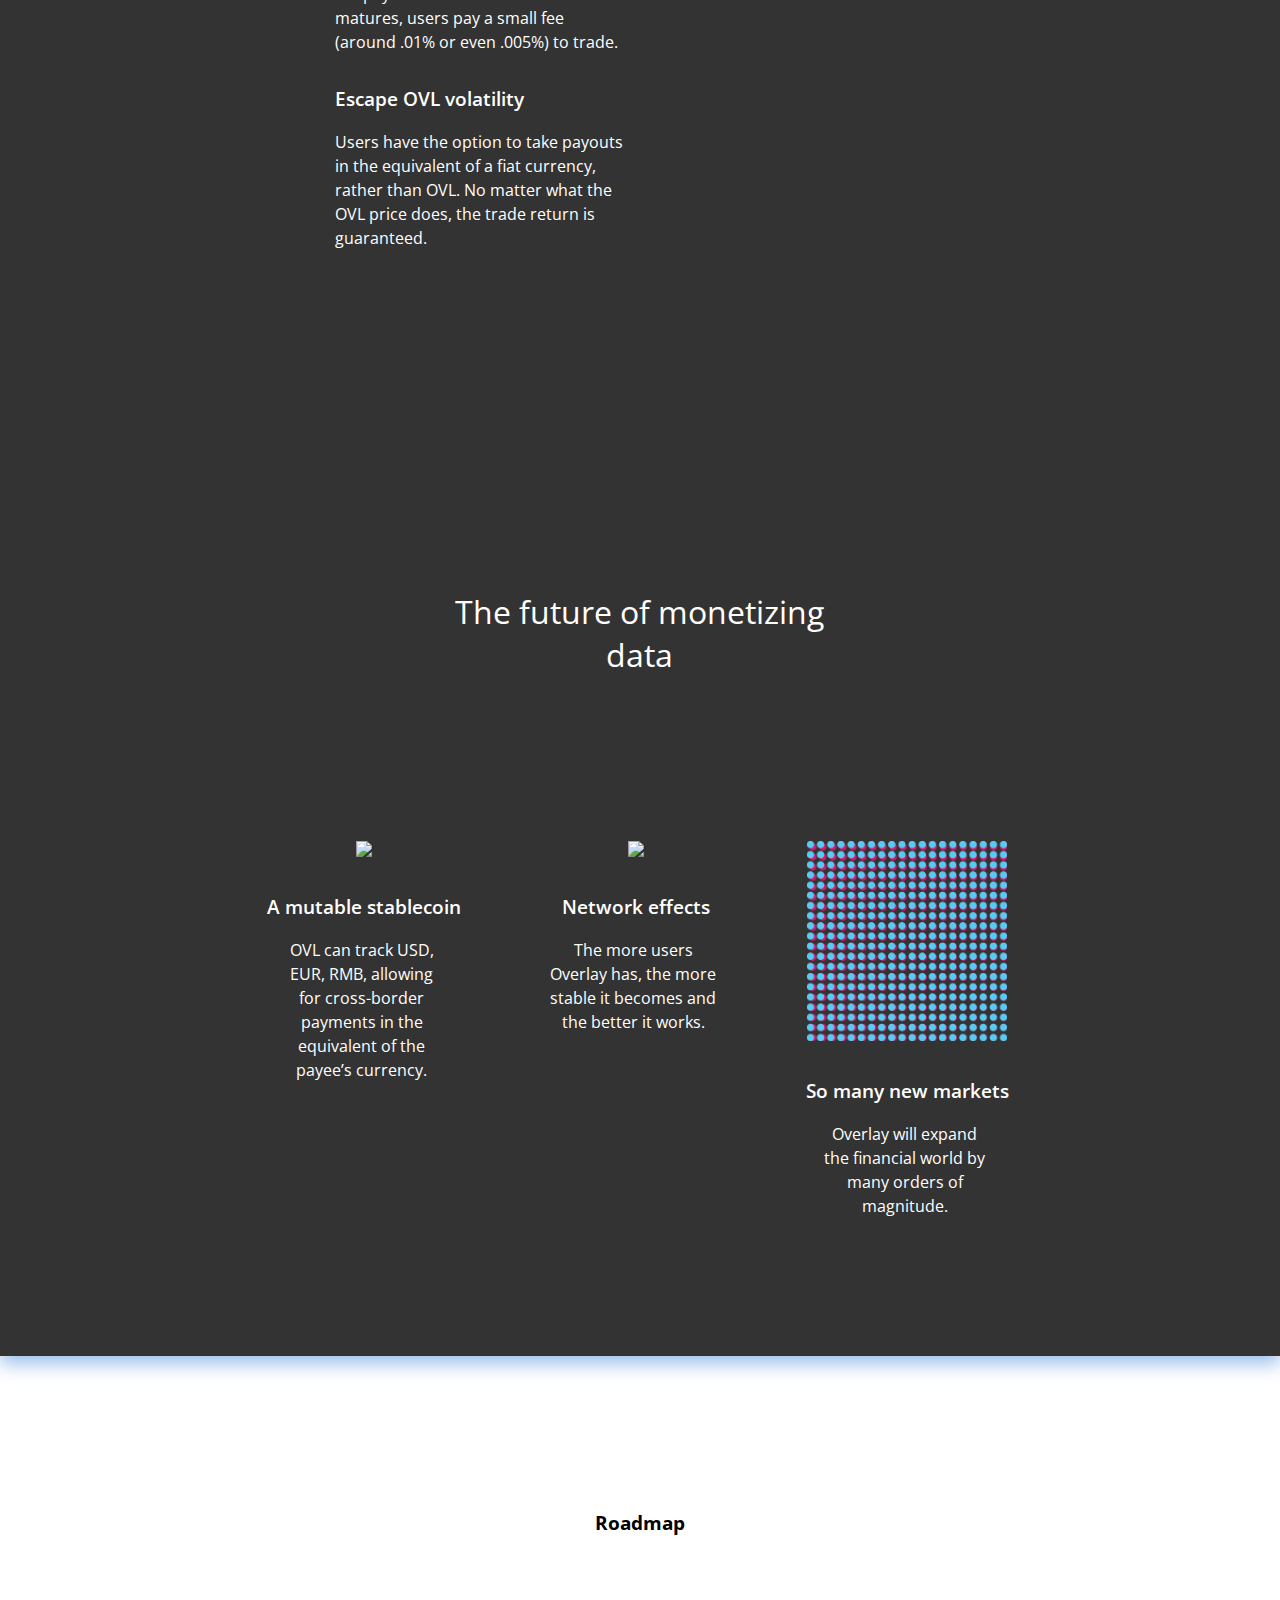
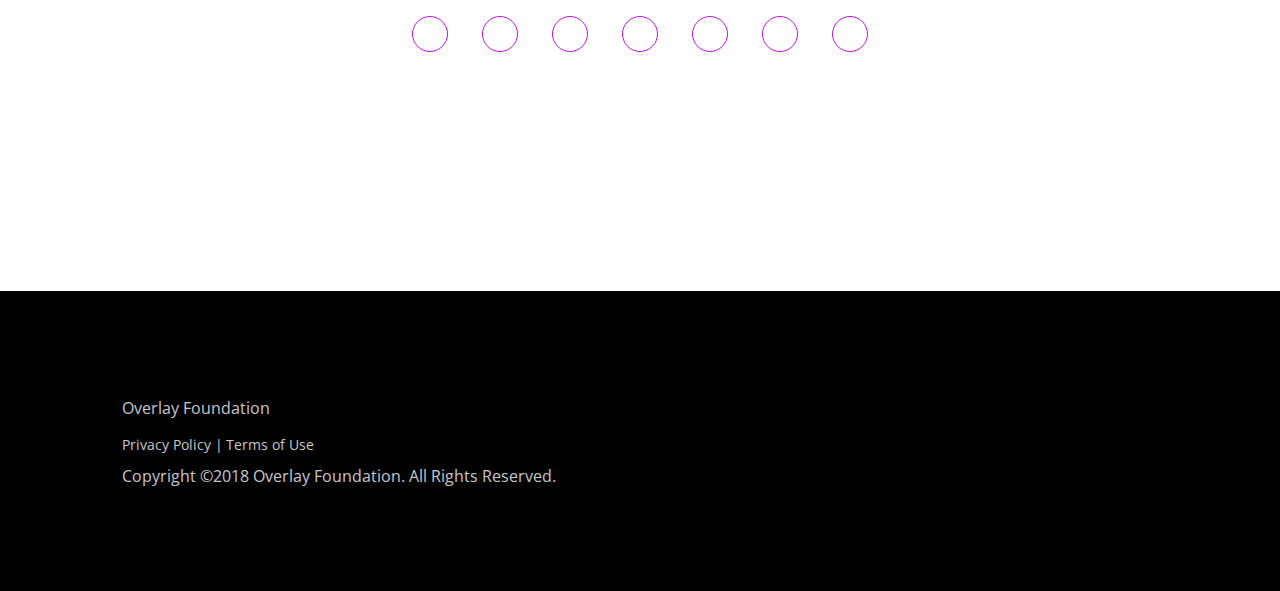
==== commit e18a1989: "taking out pdf whitepaper while still working on it" ====
--- a/index.html
+++ b/index.html
@@ -121,11 +121,11 @@
     <div class="col-4"></div>
     <div class="col-4">
       <div class="text_center">
-        <button>
+        <!--<button>
           <p>
             <a href="pdfs/WPv3.pdf" id="pdfs_links">Read the Whitepaper</a>
           </p>
-        </button>
+        </button>-->
       </div>
       <div class="col-4"></div>
     </div>
@@ -287,11 +287,11 @@
       <div class="col-4"></div>
       <div class="col-4">
         <div class="text_center">
-          <button>
+          <!--<button>
             <p>
               <a href="pdfs/WPv3.pdf" id="pdfs_links">Whitepaper</a>
             </p>
-          </button>
+          </button>-->
         </div>
         <div class="col-4"></div>
       </div>
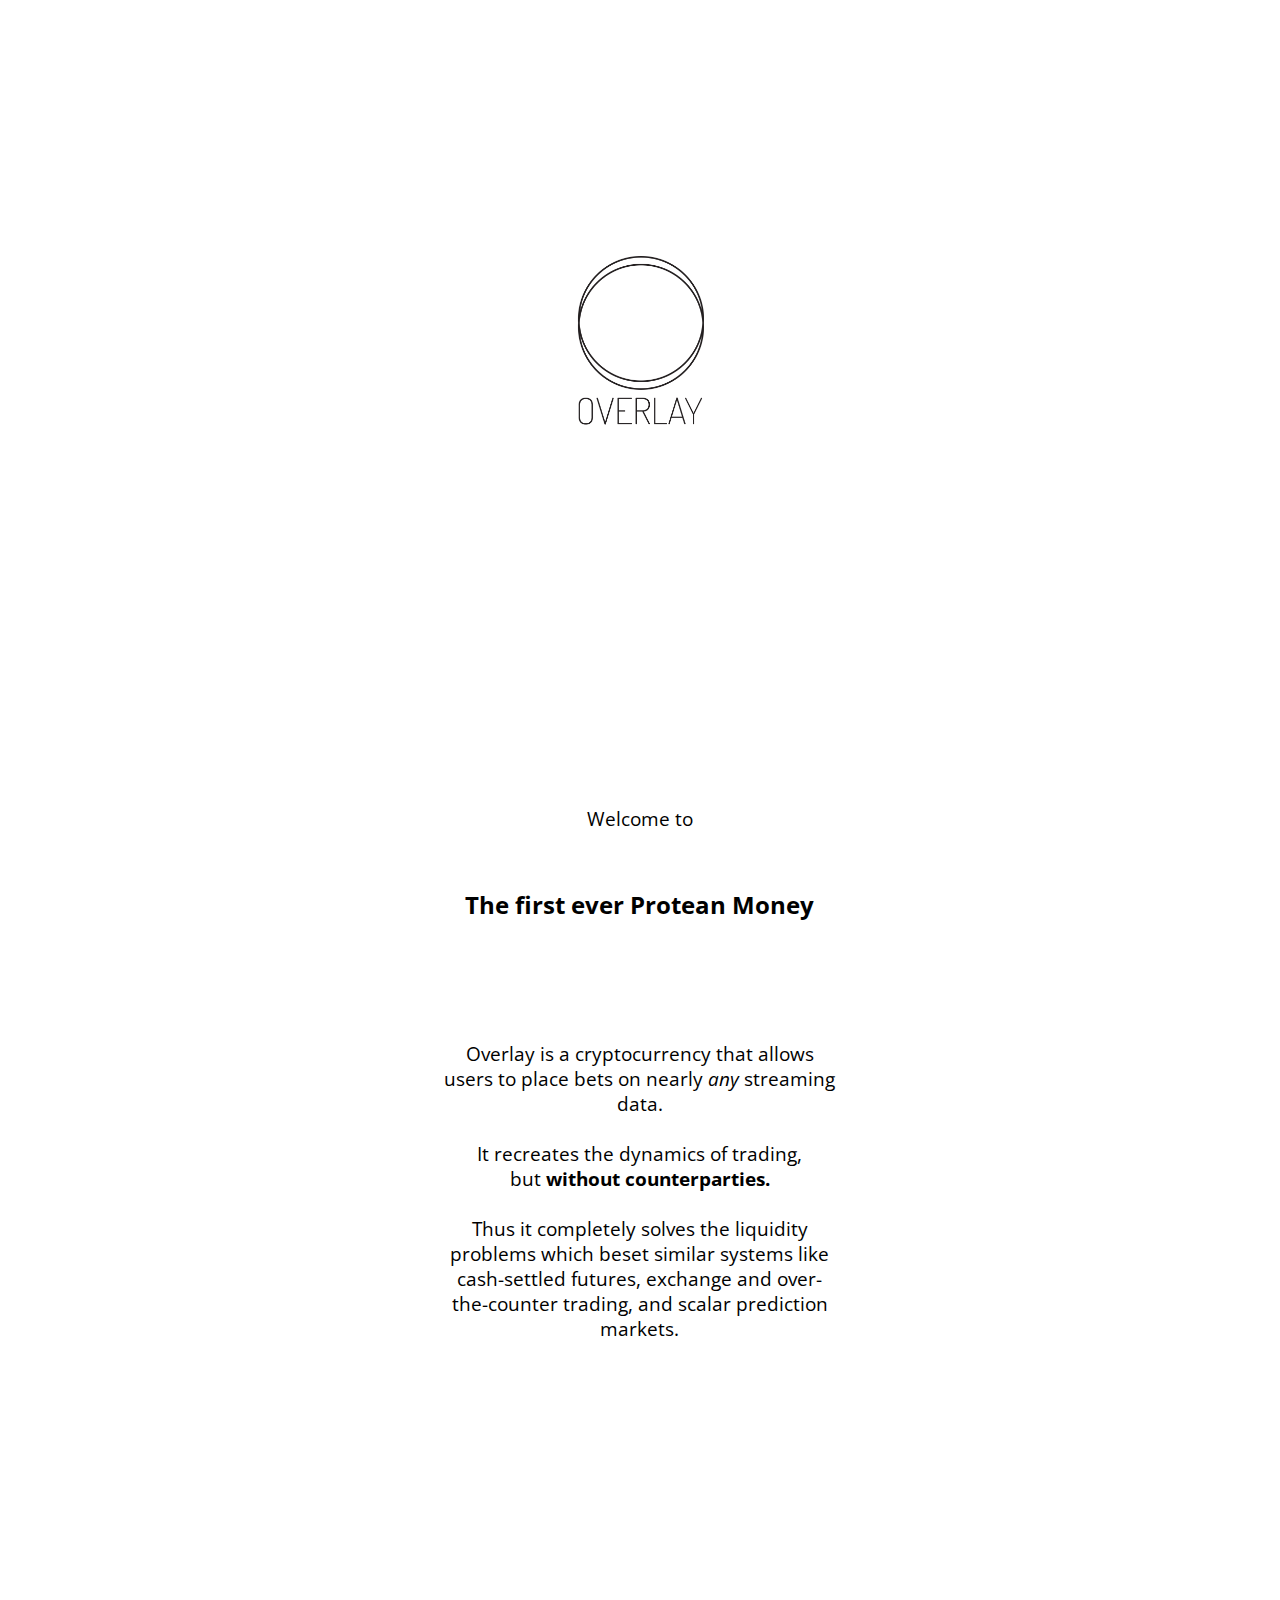
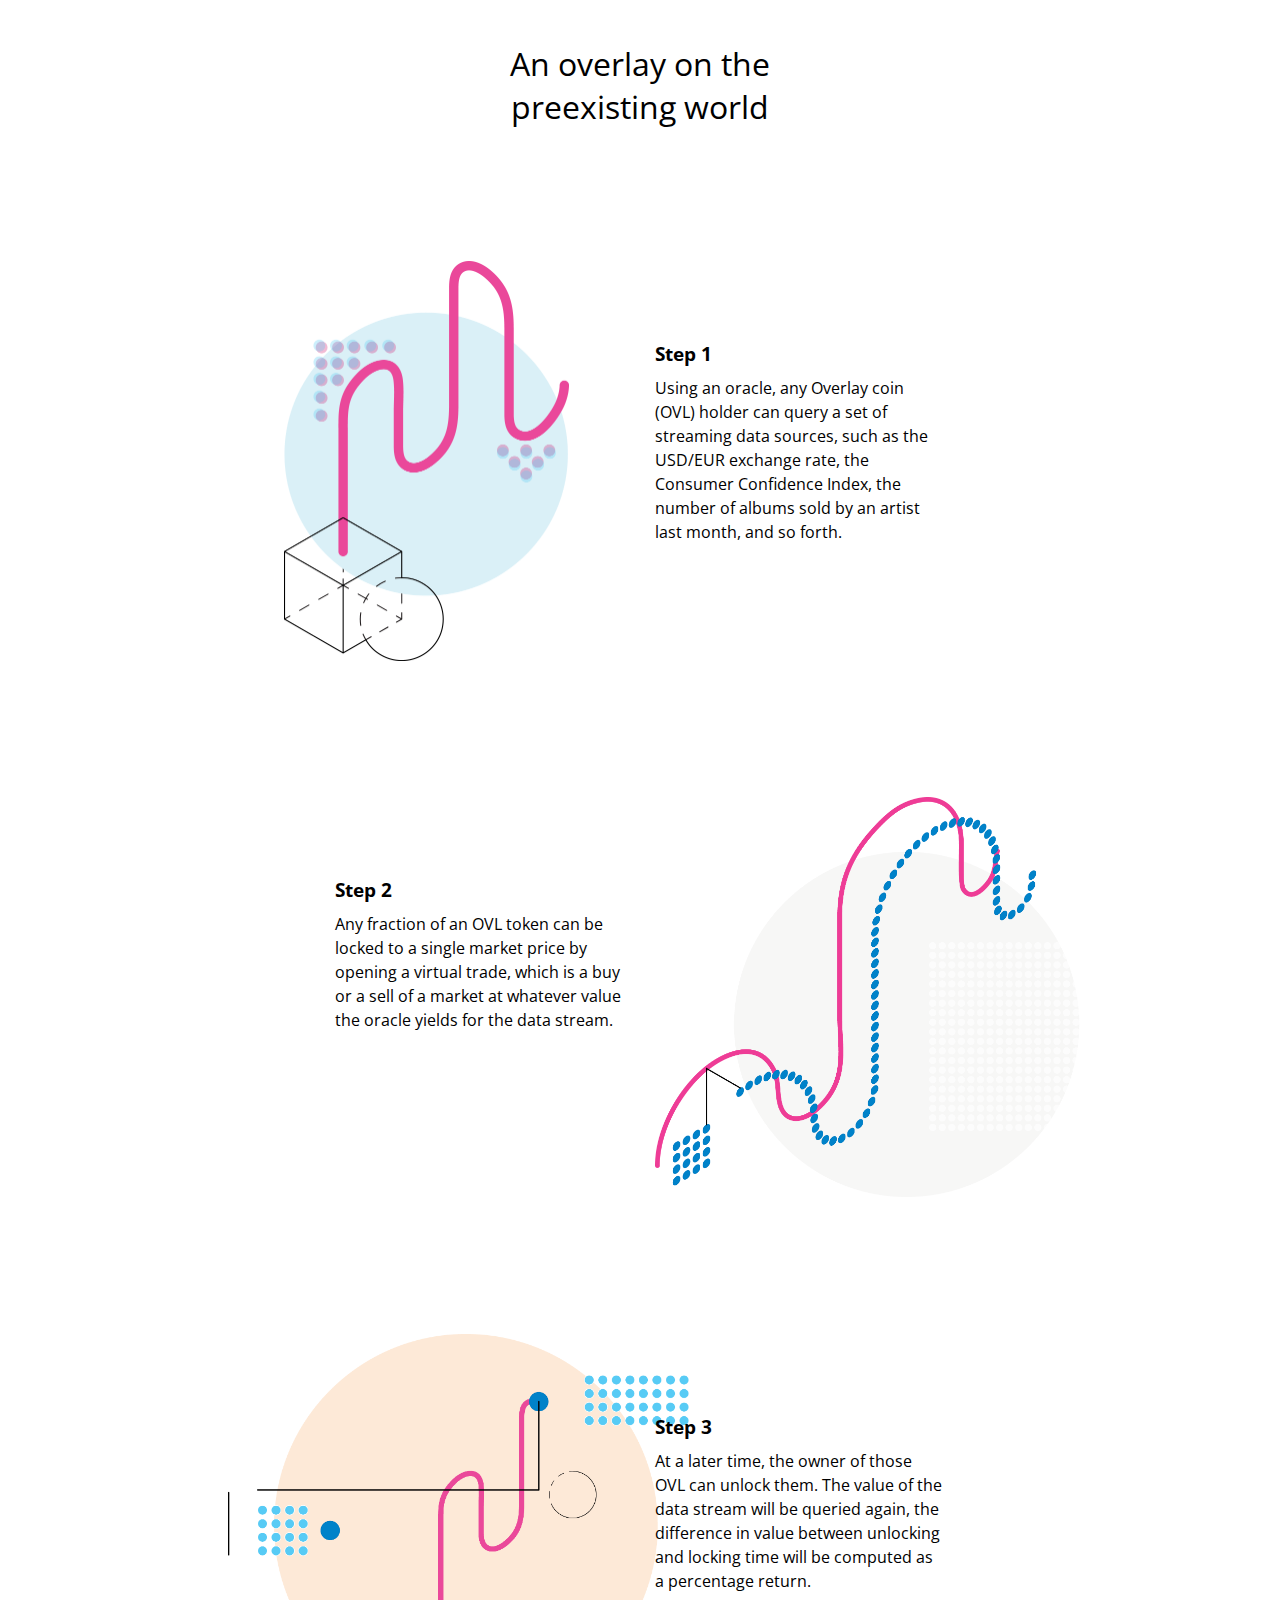
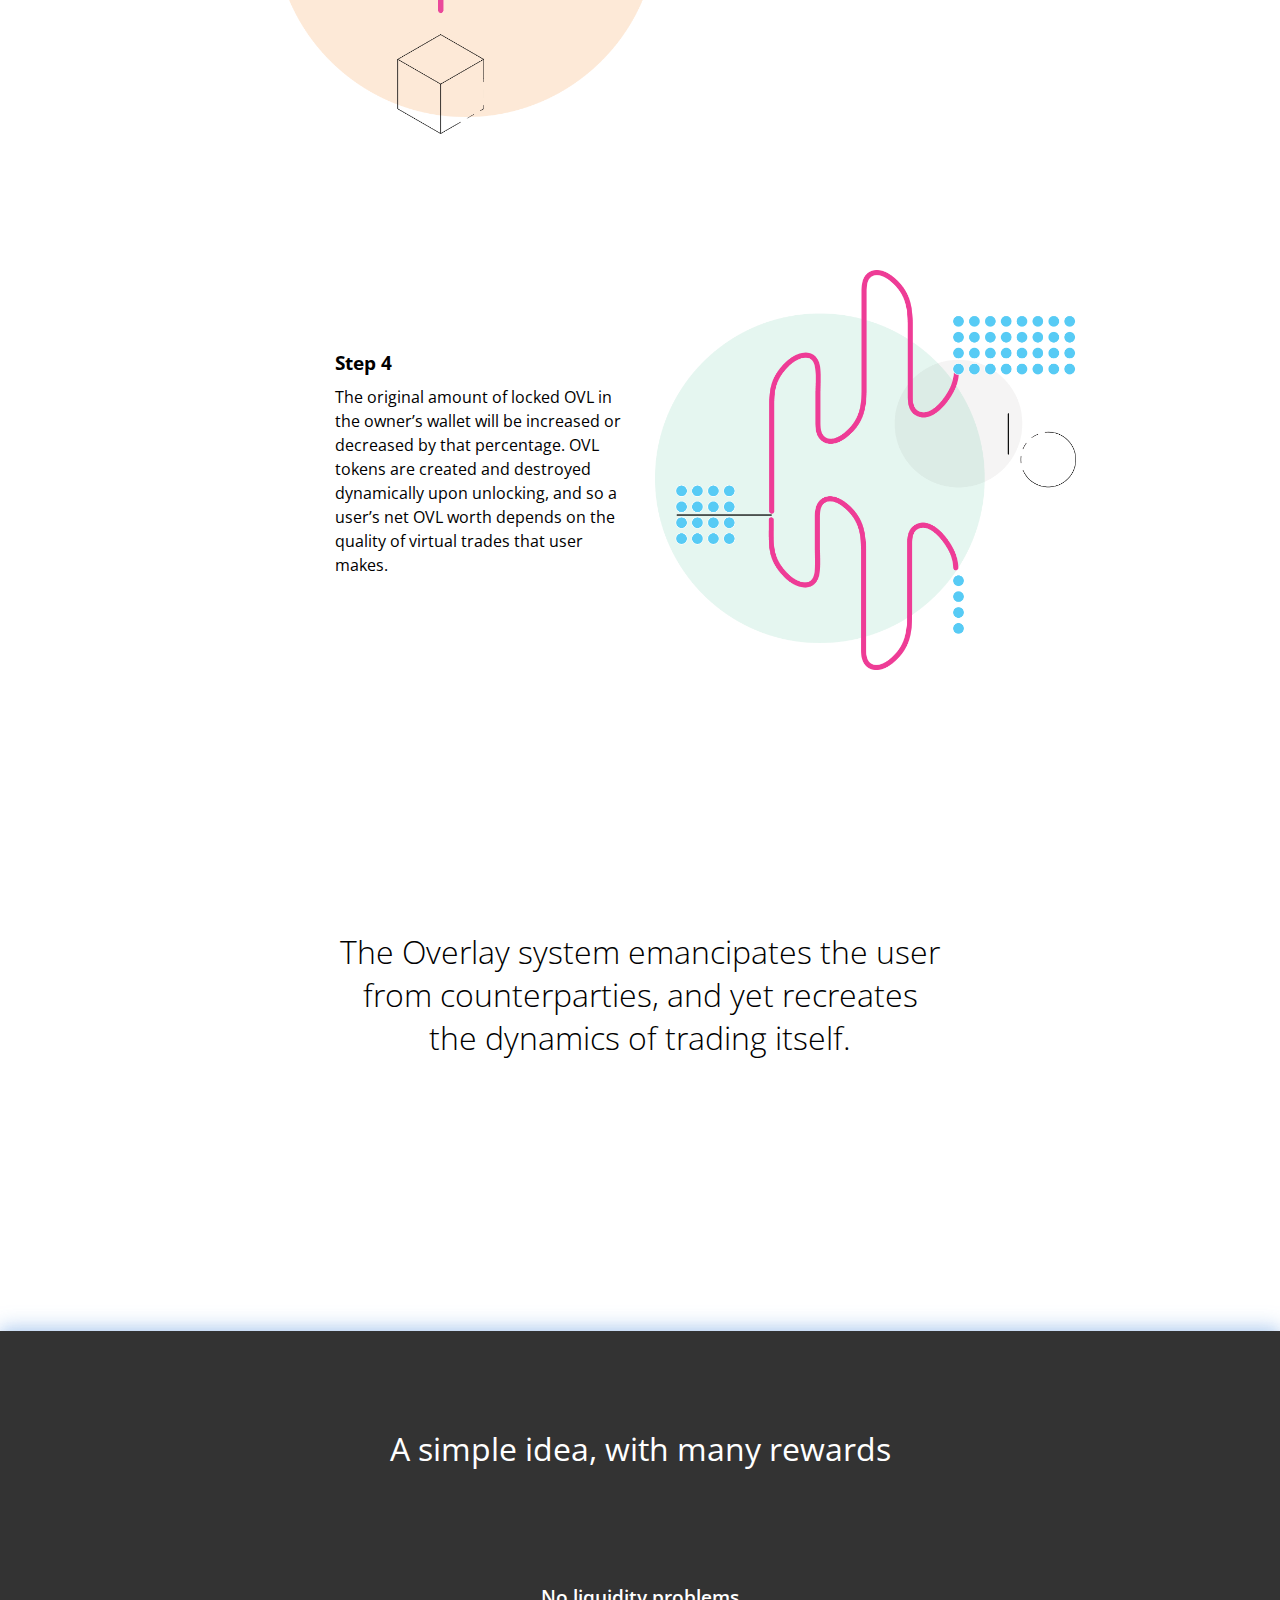
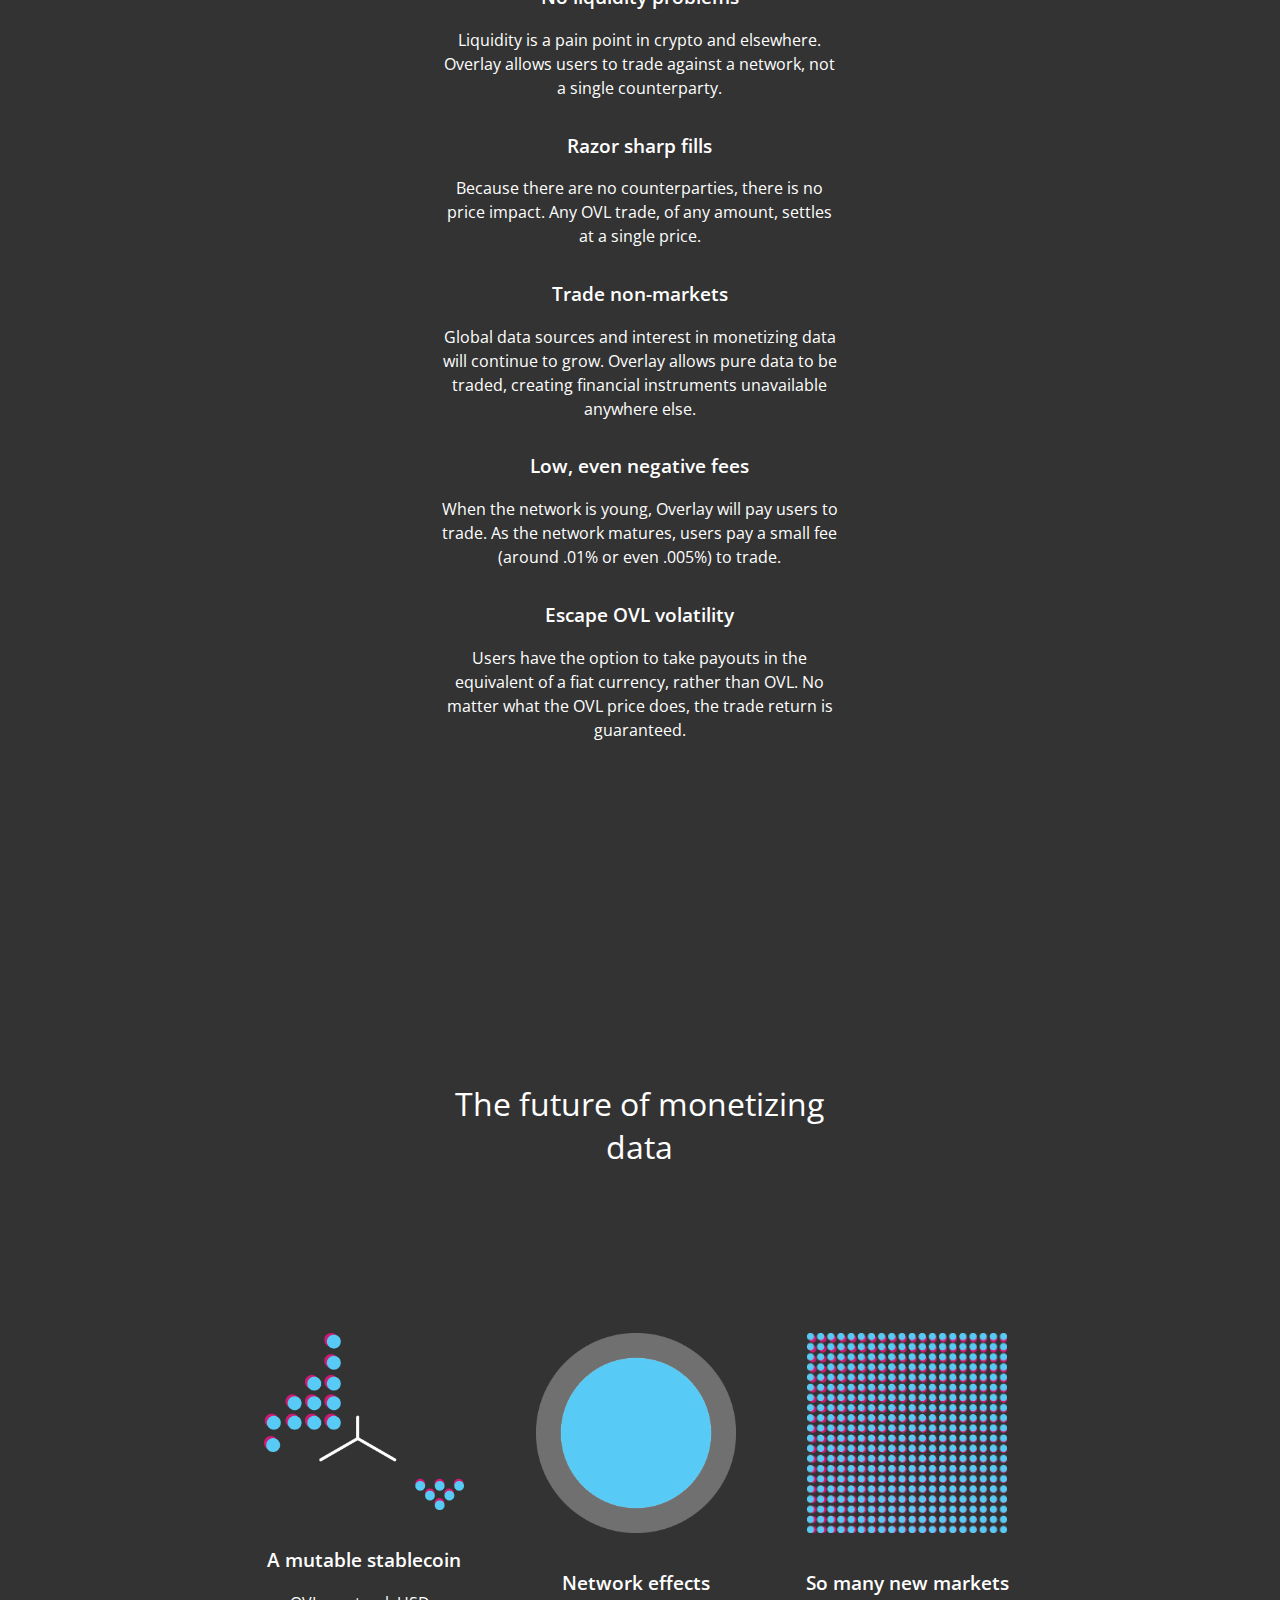
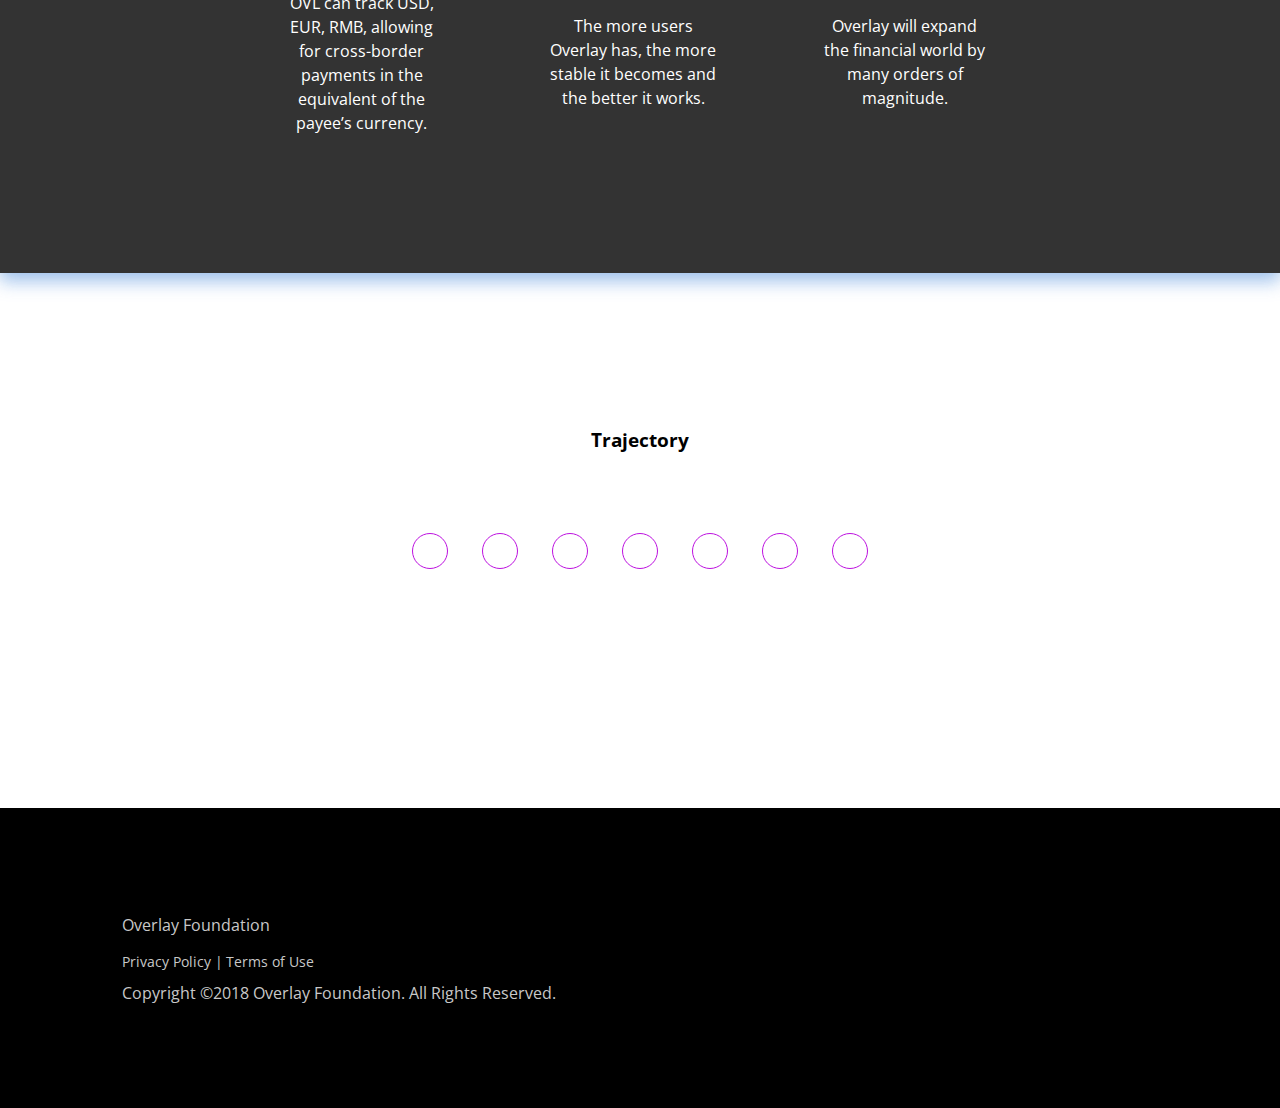
==== commit 6b064c64: "changing graphics and cleaning up old files" ====
--- a/index.html
+++ b/index.html
@@ -94,25 +94,31 @@
     <div class="col-4"></div>
     <div class="col-4">
       <div class="text_center">
+        <br/>
         <h3>Welcome to</h3>
+        <br>
         <h2>The first ever Protean Money</h2>
       </div>
     </div>
-  </div>
+    <div class="col-4"></div>
+  </div>
+  <div class="buffer4"></div>
   <div class="row block">
-    <div class="col-3"></div>
-    <div class="col-6 text_center">
-      <p>
+    <div class="col-4"></div>
+    <div class="col-4 text_center">
+      <h3>
         Overlay is a cryptocurrency that allows users to place bets on nearly
         <i>any</i> streaming data.
         <br>
-        <br>It recreates the dynamics of trading, but
+        <br>It recreates the dynamics of trading,
+        <br> but
         <b>without counterparties.</b>
+        <br>
         <br>Thus it completely solves the liquidity problems which beset similar systems like cash-settled futures, exchange
         and over-the-counter trading, and scalar prediction markets.
-      </p>
-    </div>
-    <div class="col-3"></div>
+      </h3>
+    </div>
+    <div class="col-4"></div>
 
 
   </div>
@@ -157,7 +163,7 @@
   <div class="row block block_exp_1">
     <div class="col-2"></div>
     <div class="col-4">
-      <img src="assets/images/step1.png">
+      <img src="assets/images/step1.1.png">
     </div>
     <div class="col-3">
       <h3>
@@ -182,7 +188,7 @@
       </p>
     </div>
     <div class="col-4">
-      <img src="assets/images/test2.jpg">
+      <img src="assets/images/step2.png">
     </div>
     <div class="col-2"></div>
   </div>
@@ -191,7 +197,7 @@
   <div class="row block block_exp_1">
     <div class="col-2"></div>
     <div class="col-4">
-      <img src="assets/images/test3.jpg">
+      <img src="assets/images/step3.png">
     </div>
     <div class="col-3">
       <h3>
@@ -215,7 +221,7 @@
         trades that user makes.</p>
     </div>
     <div class="col-4">
-      <img src="assets/images/test2.jpg">
+      <img src="assets/images/step4.png">
     </div>
     <div class="col-2"></div>
   </div>
@@ -256,8 +262,8 @@
     </div>
 
     <div class="row block">
-      <div class="col-3"></div>
-      <div class="col-3">
+      <div class="col-4"></div>
+      <div class="col-4 text_center">
         <h3>No liquidity problems</h3>
         <p>Liquidity is a pain point in crypto and elsewhere. Overlay allows users to trade against a network, not a single
           counterparty.
@@ -276,10 +282,7 @@
         <p>Users have the option to take payouts in the equivalent of a fiat currency, rather than OVL. No matter what the OVL
           price does, the trade return is guaranteed. </p>
       </div>
-      <div class="col-4">
-        <img src="assets/images/layers-test.png">
-      </div>
-      <div class="col-2"></div>
+      <div class="col-4"></div>
     </div>
 
     <div class="buffer8"></div>
@@ -316,12 +319,12 @@
       <div class="col-8 margin-bottom-60">
         <ul>
           <li>
-            <img src="assets/images/use-case-test1.png">
+            <img src="assets/images/mutable.png">
             <h3>A mutable stablecoin</h3>
             <p>OVL can track USD, EUR, RMB, allowing for cross-border payments in the equivalent of the payee’s currency. </p>
           </li>
           <li>
-            <img src="assets/images/use-case-test2.png">
+            <img src="assets/images/stable.png">
             <h3>Network effects</h3>
             <p>The more users Overlay has, the more stable it becomes and the better it works.</p>
           </li>
@@ -352,7 +355,7 @@
     <div class="col-4">
       <div class="text_center">
         <h3>
-          <b>Roadmap</b>
+          <b>Trajectory</b>
         </h3>
       </div>
       <div class="col-4"></div>
@@ -367,56 +370,77 @@
           <th>
             <td class="timeline-bubble">
               <div>
-                <h3>Q1 2019</h3>
-                <p>Once there was an Adam from Snuckit</p>
-              </div>
-            </td>
-          </th>
-          <th>
-            <td class="timeline-bubble">
-              <div>
-                <h3>Q1 2019</h3>
-                <p>Once there was an Adam from Snuckit</p>
-              </div>
-            </td>
-          </th>
-          <th>
-            <td class="timeline-bubble">
-              <div>
-                <h3>Q1 2019</h3>
-                <p>Once there was an Adam from Snuckit</p>
-              </div>
-            </td>
-          </th>
-          <th>
-            <td class="timeline-bubble">
-              <div>
-                <h3>Q1 2019</h3>
-                <p>Once there was an Adam from Snuckit</p>
-              </div>
-            </td>
-          </th>
-          <th>
-            <td class="timeline-bubble">
-              <div>
-                <h3>Q1 2019</h3>
-                <p>Once there was an Adam from Snuckit</p>
-              </div>
-            </td>
-          </th>
-          <th>
-            <td class="timeline-bubble">
-              <div>
-                <h3>Q1 2019</h3>
-                <p>Once there was an Adam from Snuckit</p>
-              </div>
-            </td>
-          </th>
-          <th>
-            <td class="timeline-bubble">
-              <div>
-                <h3>Q1 2019</h3>
-                <p>Once there was an Adam from Snuckit</p>
+                <h3>Goal 1</h3>
+                <b>
+                  <p>Secure funding</p>
+                </b>
+                <p>The more users Overlay has, the more stable it becomes and the better it works.</p>
+              </div>
+            </td>
+          </th>
+          <th>
+            <td class="timeline-bubble">
+              <div>
+                <h3>Goal 2</h3>
+                <b>
+                  <p>Develop MVP of Overlay Market</p>
+                </b>
+                <p>The more users Overlay has, the more stable it becomes and the better it works.</p>
+              </div>
+            </td>
+          </th>
+          <th>
+            <td class="timeline-bubble">
+              <div>
+                <h3>Goal 3</h3>
+                <b>
+                  <p>Test relentlessly</p>
+                </b>
+                <p>The more users Overlay has, the more stable it becomes and the better it works.</p>
+              </div>
+            </td>
+          </th>
+          <th>
+            <td class="timeline-bubble">
+              <div>
+                <h3>Goal 4</h3>
+                <b>
+                  <p>Broadcast Overlay</p>
+                </b>
+                <p>The more users Overlay has, the more stable it becomes and the better it works.</p>
+              </div>
+            </td>
+          </th>
+          <th>
+            <td class="timeline-bubble">
+              <div>
+                <h3>Goal 5</h3>
+                <b>
+                  <p>Broadcast Overlay</p>
+                </b>
+                <p>The more users Overlay has, the more stable it becomes and the better it works.</p>
+              </div>
+            </td>
+          </th>
+          <th>
+            <td class="timeline-bubble">
+              <div>
+                <h3>Goal 6</h3>
+                <b>
+                  <p>Broadcast Overlay</p>
+                </b>
+                <p>The more users Overlay has, the more stable it becomes and the better it works.</p>
+              </div>
+            </td>
+          </th>
+          <th>
+            <td class="timeline-bubble">
+              <div>
+                <h3>Goal 7</h3>
+                <b>
+                  <p>Broadcast Overlay</p>
+                </b>
+                <p>The more users Overlay has, the more stable it becomes and the better it works.</p>
               </div>
             </td>
           </th>
--- a/main.css
+++ b/main.css
@@ -8,8 +8,6 @@
 * {
     box-sizing: border-box;
 }
-
-
 
 [class*="col-"] {
     float: left;
@@ -593,6 +591,7 @@
 
 .use_cases img{
   max-width: 180px;
+
 }
 
 #test-cases img{
@@ -608,6 +607,10 @@
 
 table tr th {
  padding: 0px 15px 0px 15px;
+}
+
+.timeline-bubble p{
+max-width: 260px;
 }
 
 .timeline-bubble{
@@ -654,7 +657,7 @@
 
 
 .block_exp_1 img{
-  max-width: 320px;
+  max-height: 400px;
 }
 
 .block_exp_1 h3{
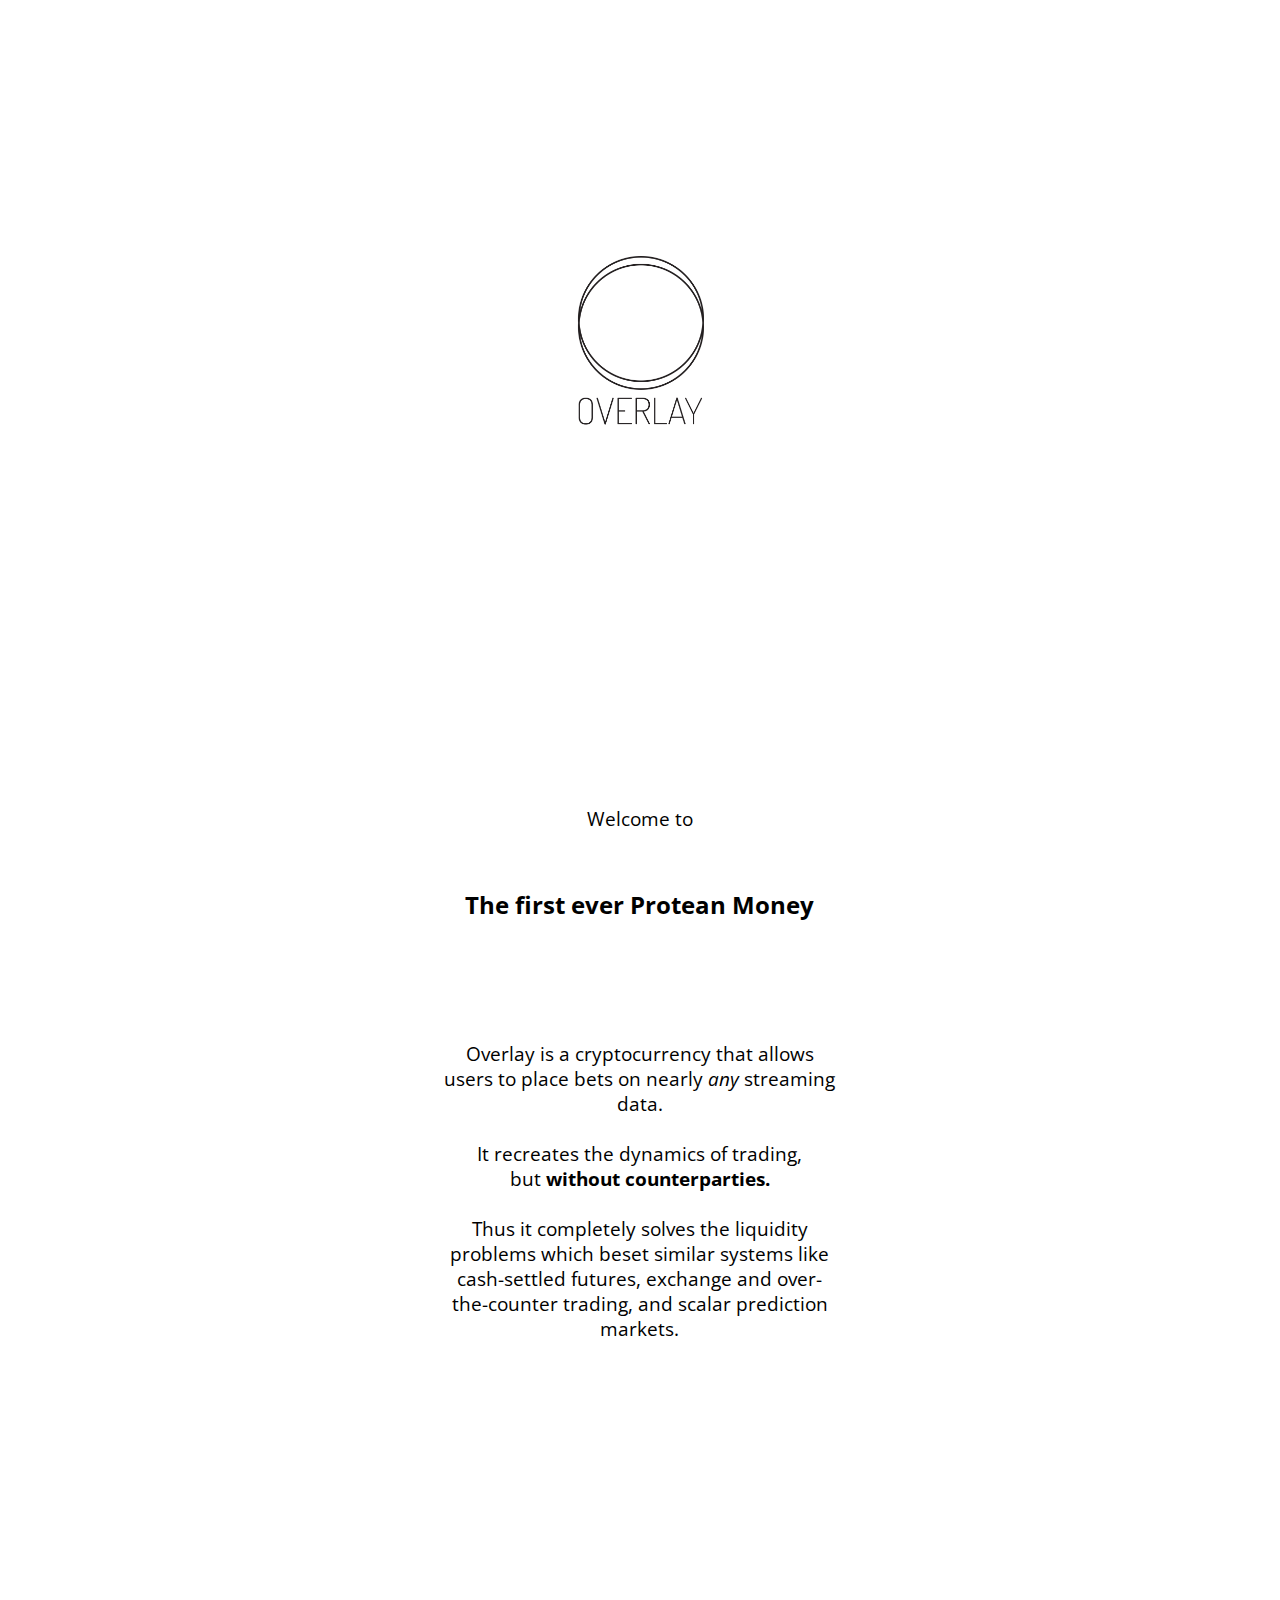
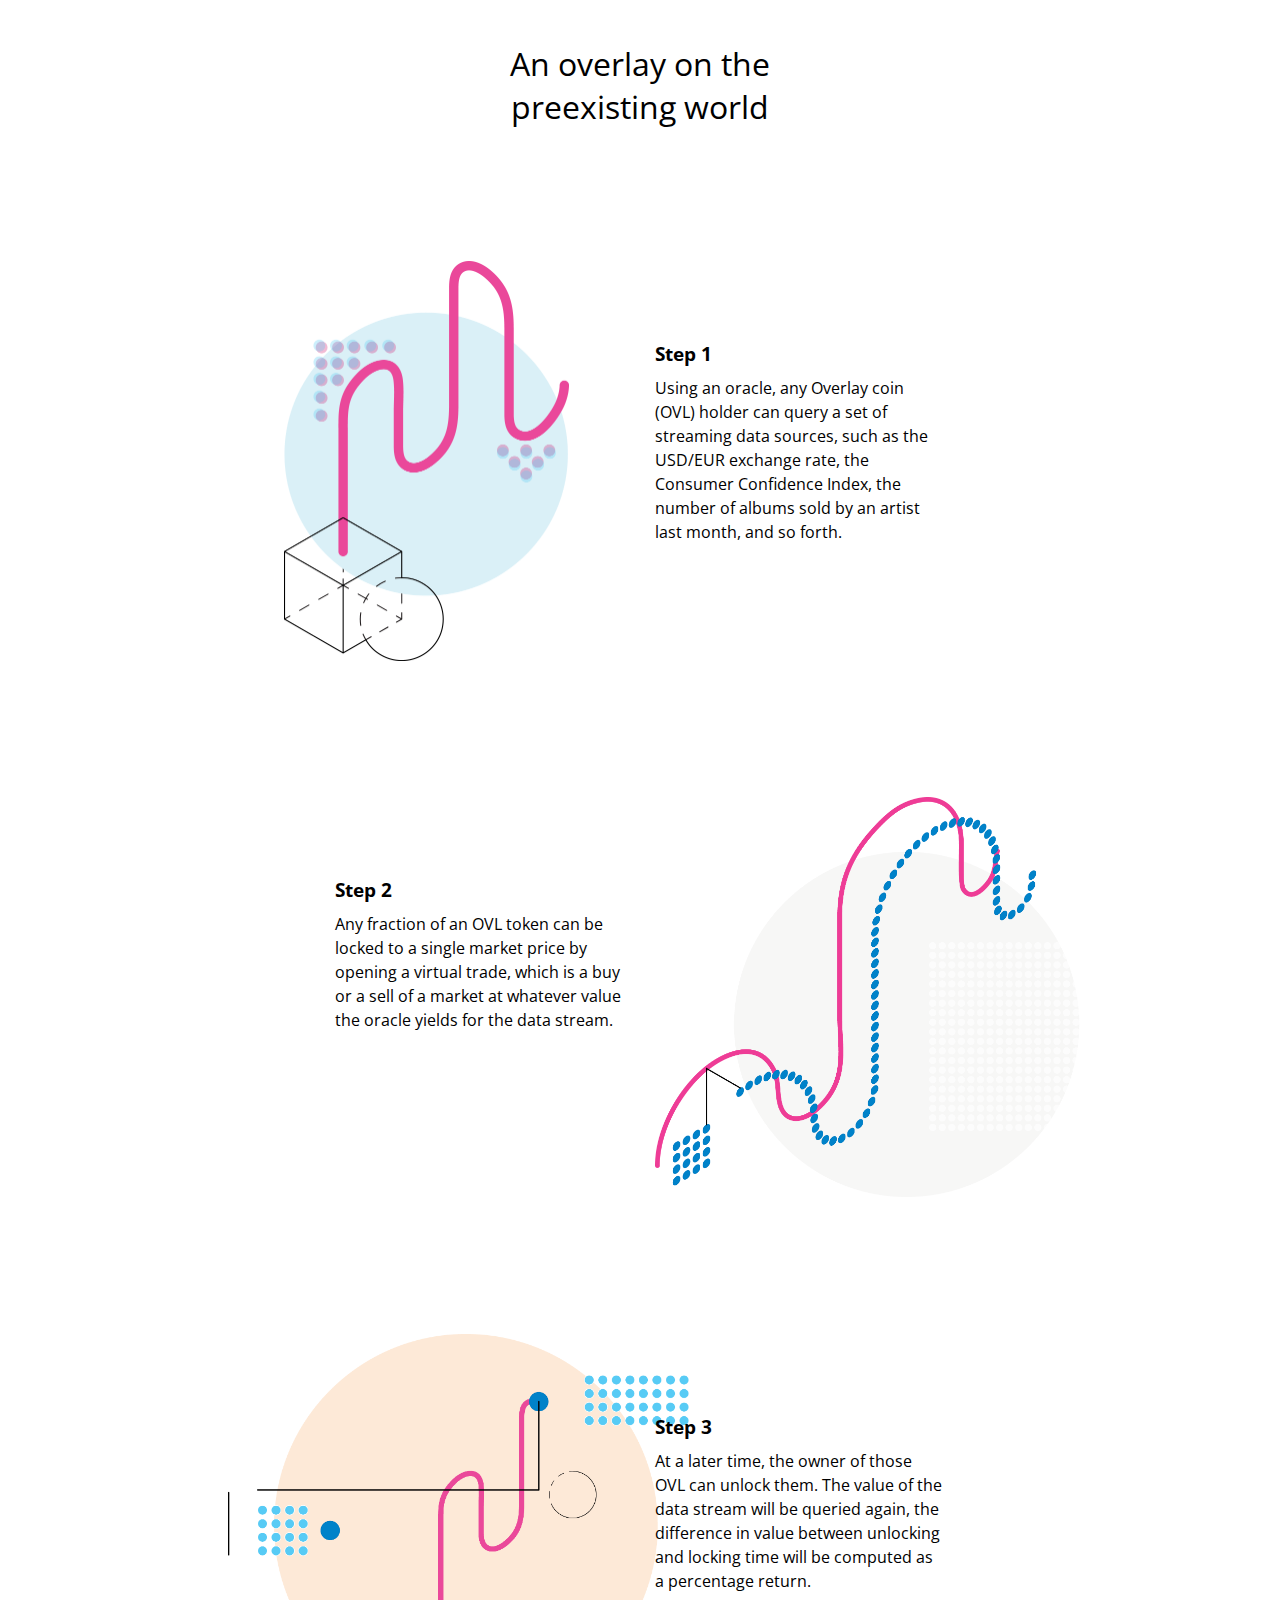
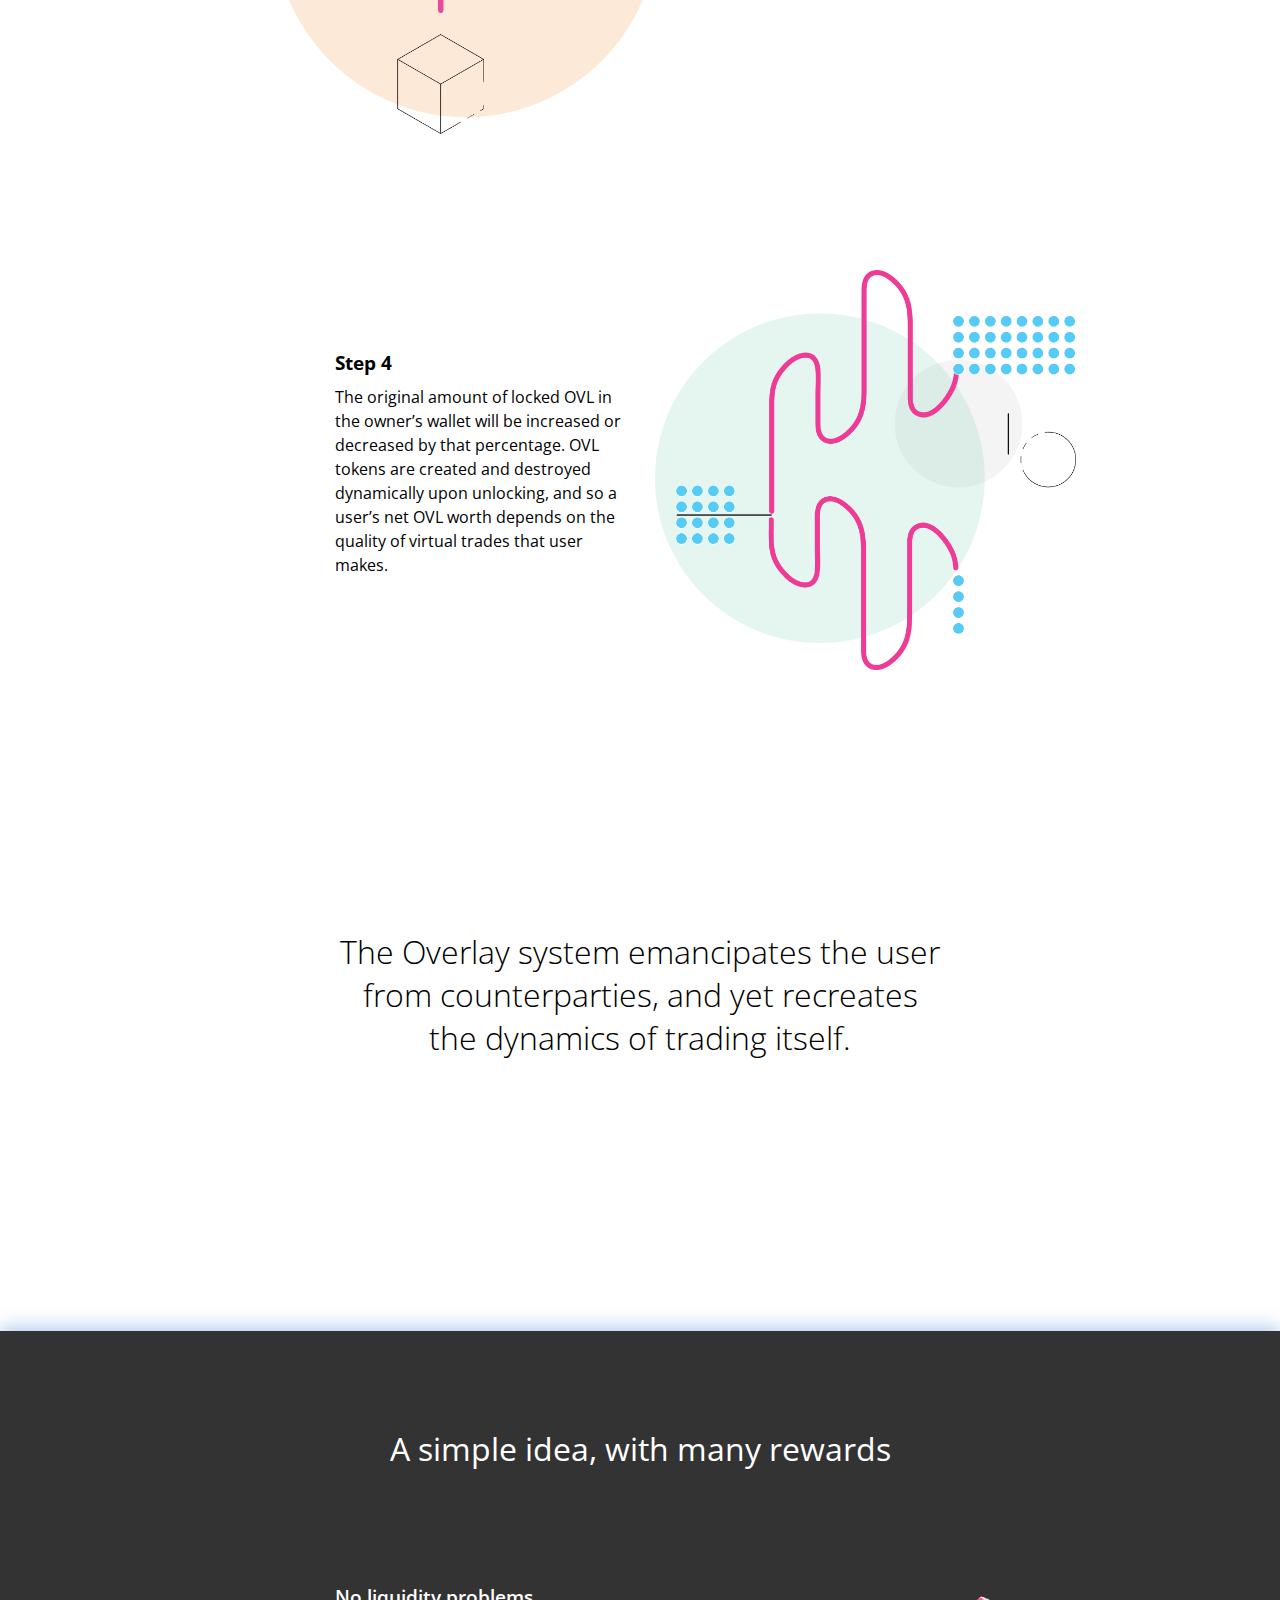
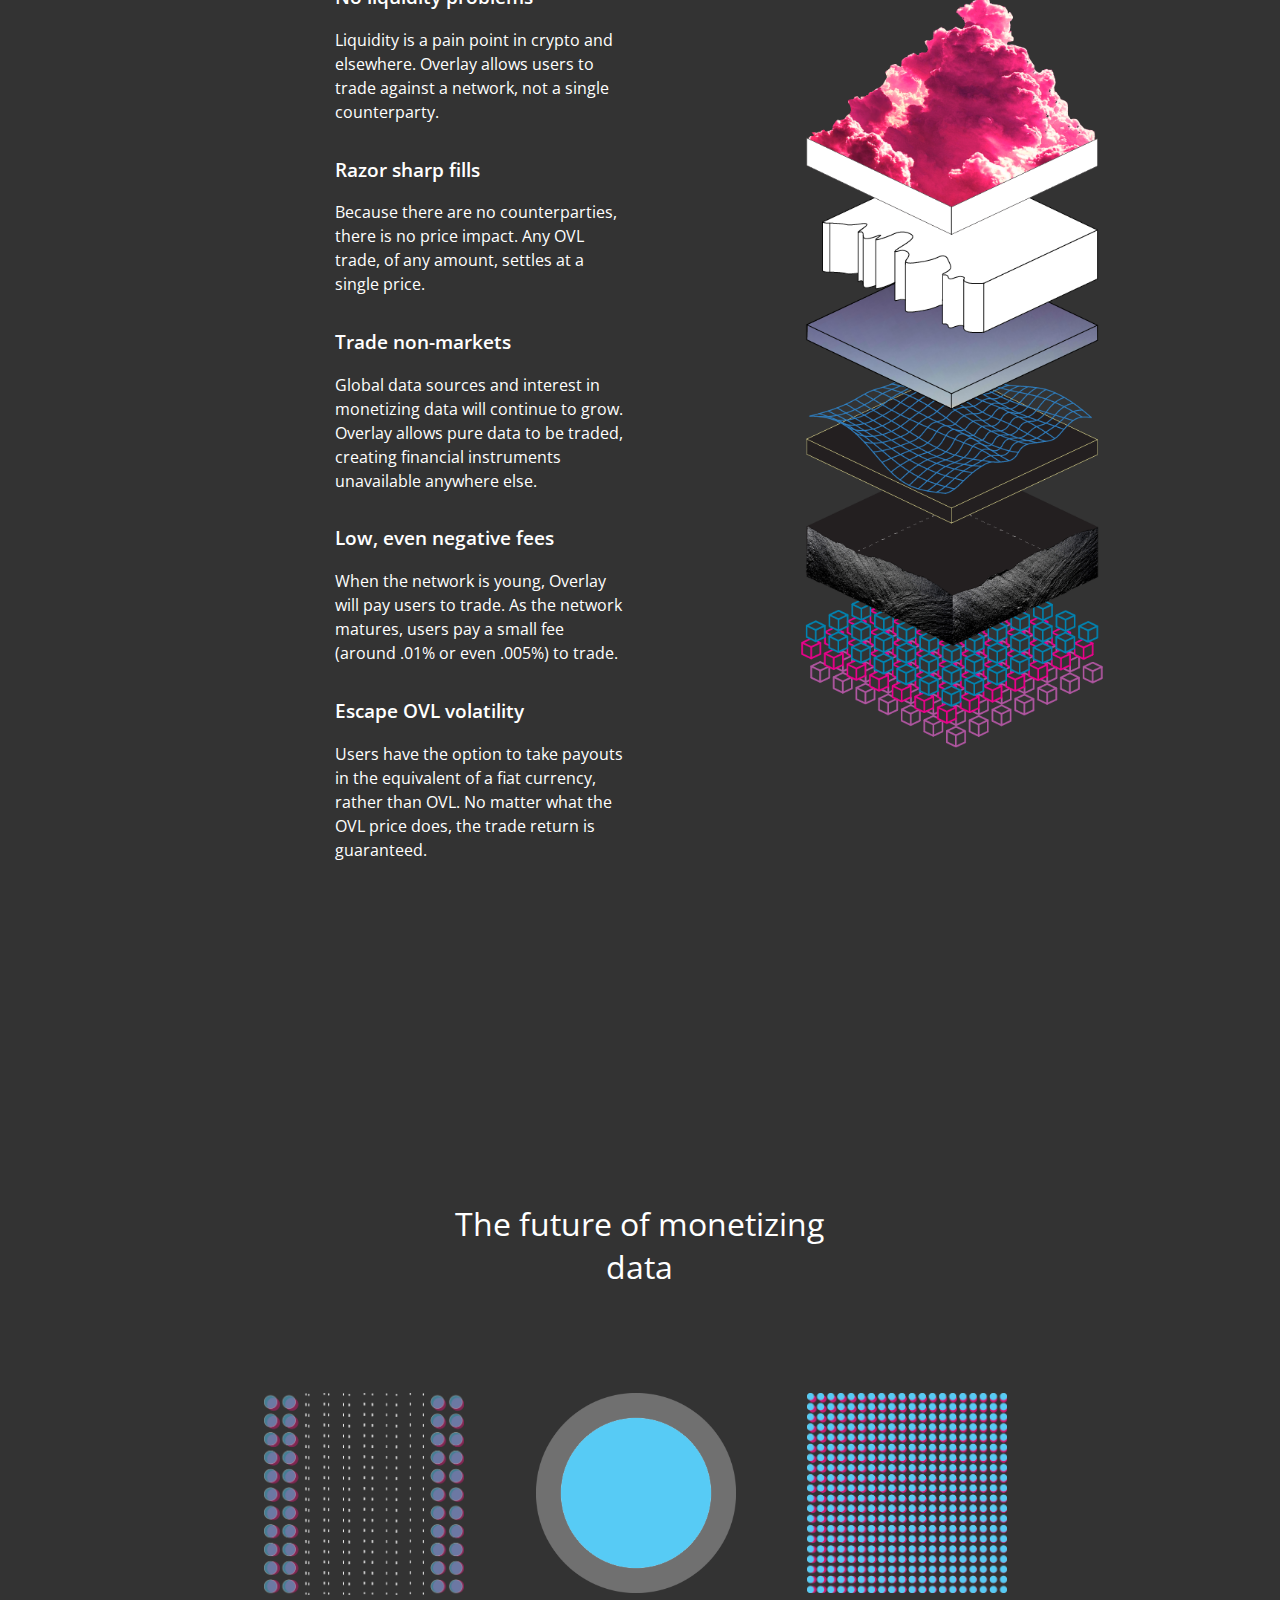
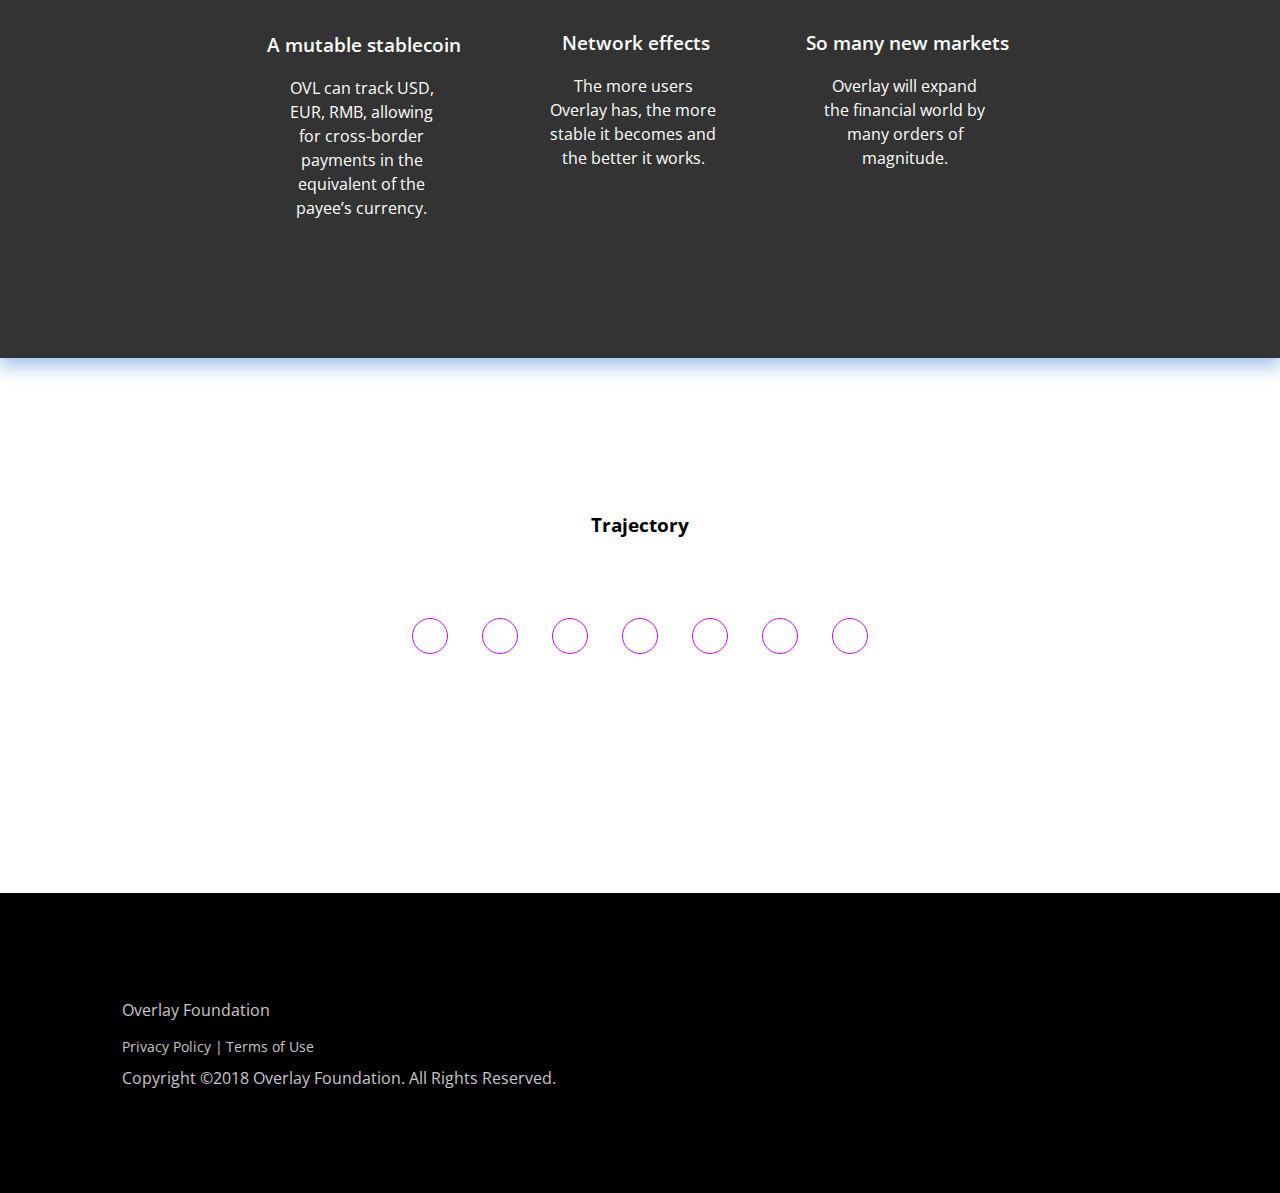
==== commit e87af6e0: "cleaning and adding real graphics" ====
--- a/index.html
+++ b/index.html
@@ -262,8 +262,8 @@
     </div>
 
     <div class="row block">
-      <div class="col-4"></div>
-      <div class="col-4 text_center">
+      <div class="col-3"></div>
+      <div class="col-3">
         <h3>No liquidity problems</h3>
         <p>Liquidity is a pain point in crypto and elsewhere. Overlay allows users to trade against a network, not a single
           counterparty.
@@ -282,7 +282,9 @@
         <p>Users have the option to take payouts in the equivalent of a fiat currency, rather than OVL. No matter what the OVL
           price does, the trade return is guaranteed. </p>
       </div>
-      <div class="col-4"></div>
+      <div class="col-6" id="stacked">
+        <img src="assets/images/stacked.png">
+      </div>
     </div>
 
     <div class="buffer8"></div>
--- a/main.css
+++ b/main.css
@@ -676,9 +676,7 @@
 }
 
 .block_future img{
-  max-width: 400px;
-  padding-left: 60px;
-  margin-top: 60px;
+  max-width: 600px;
 }
 
 .block_future h1{
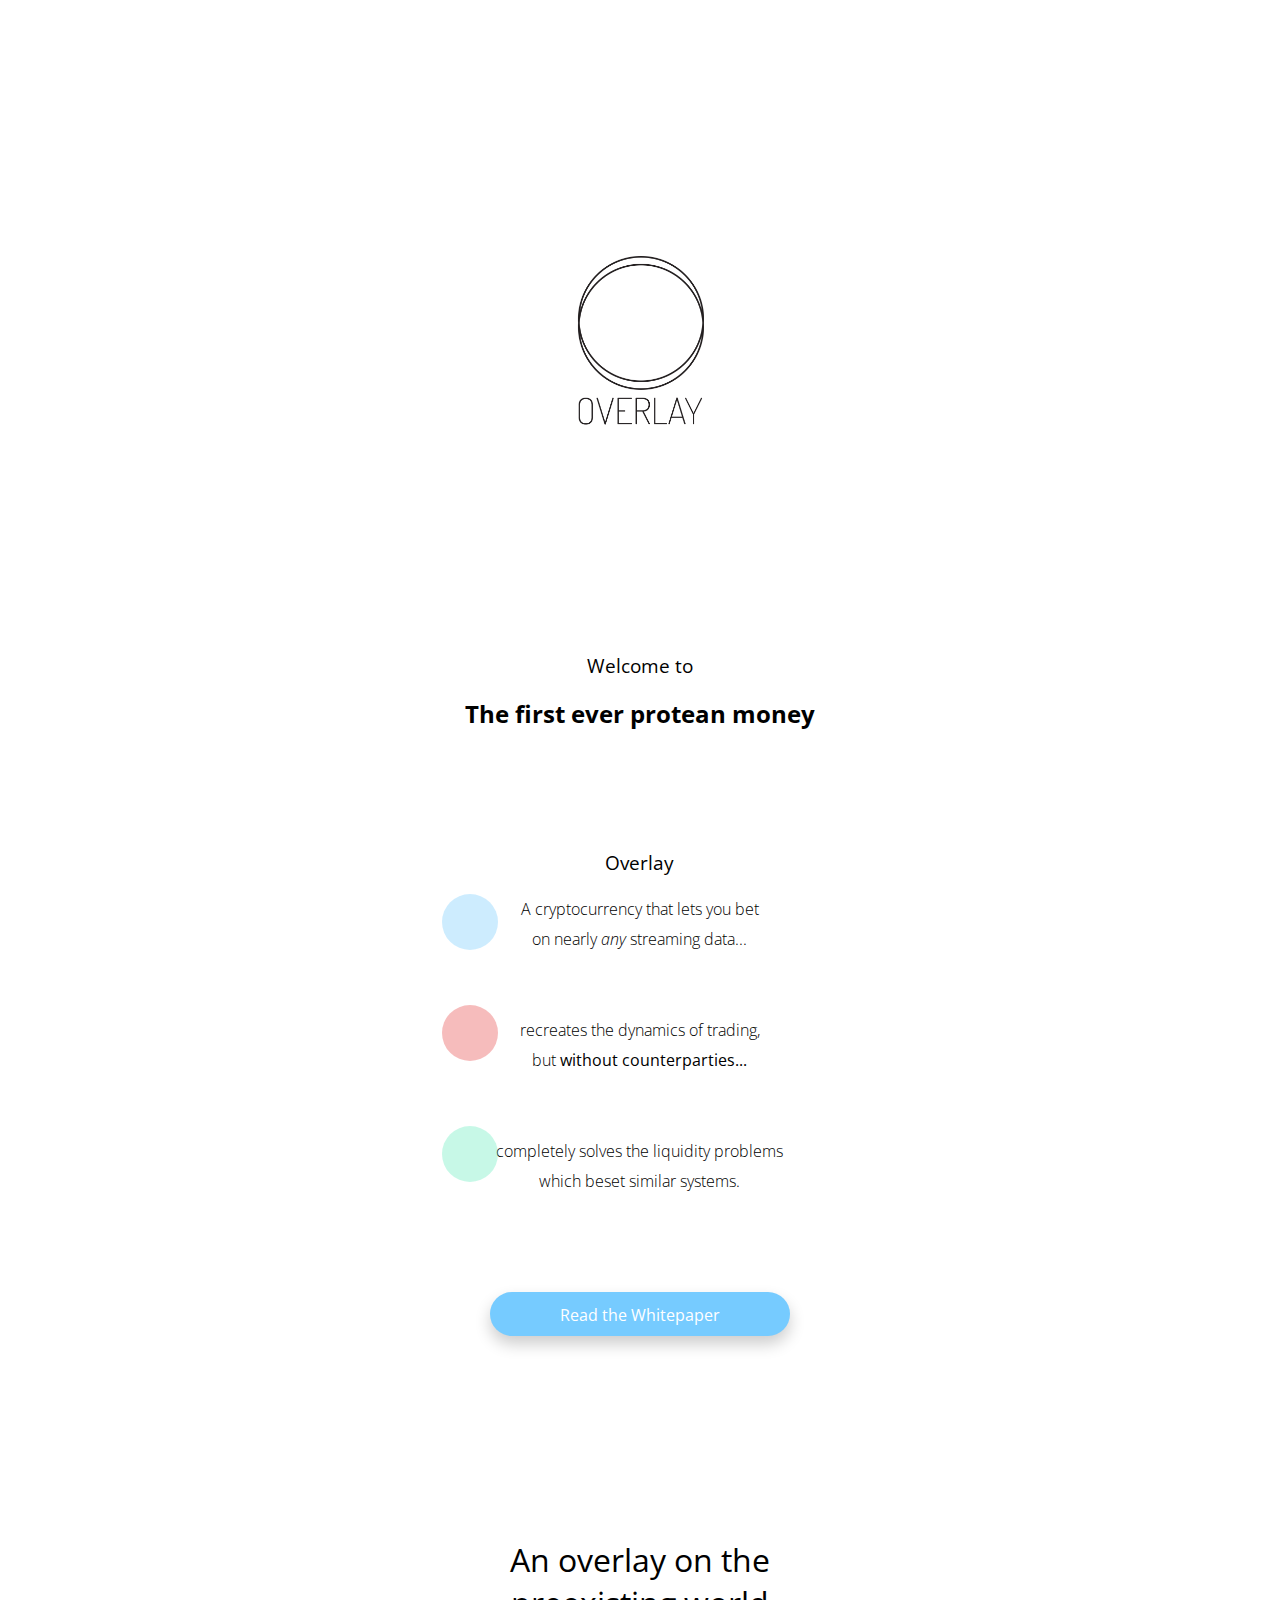
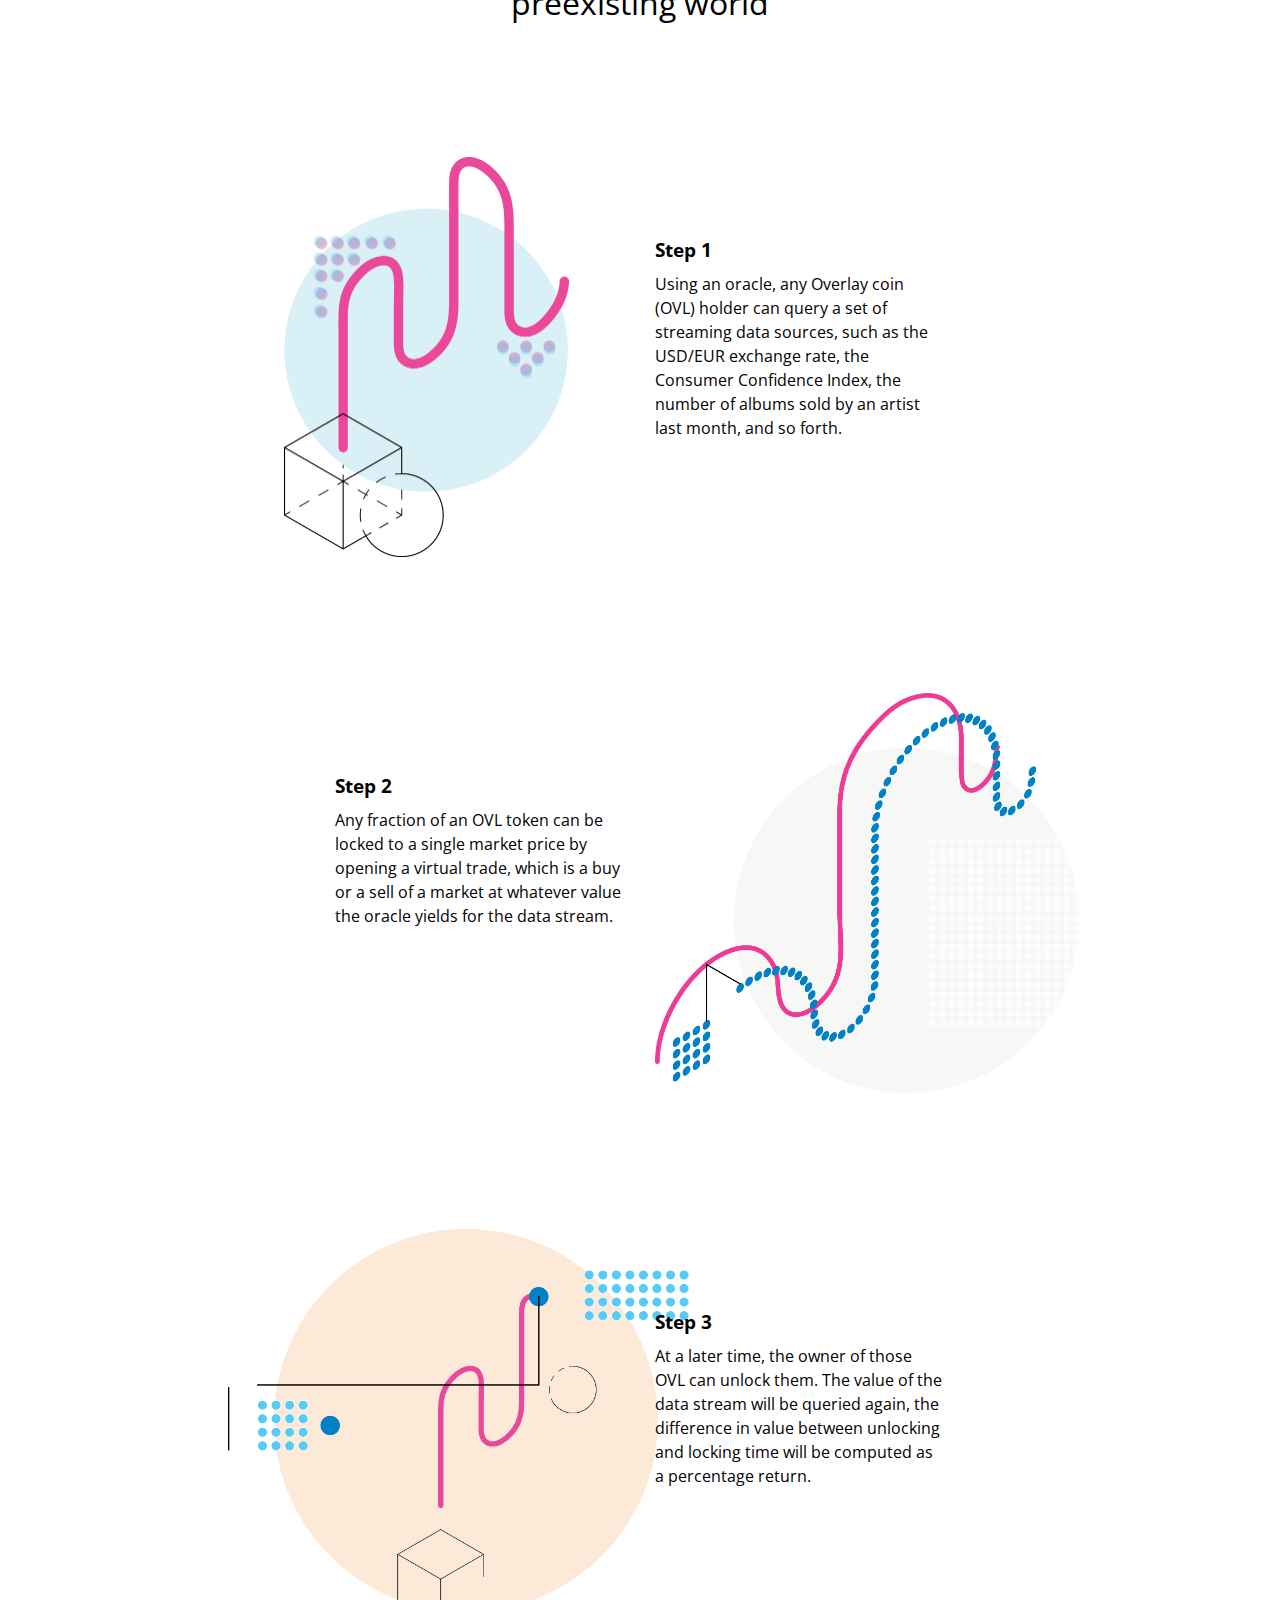
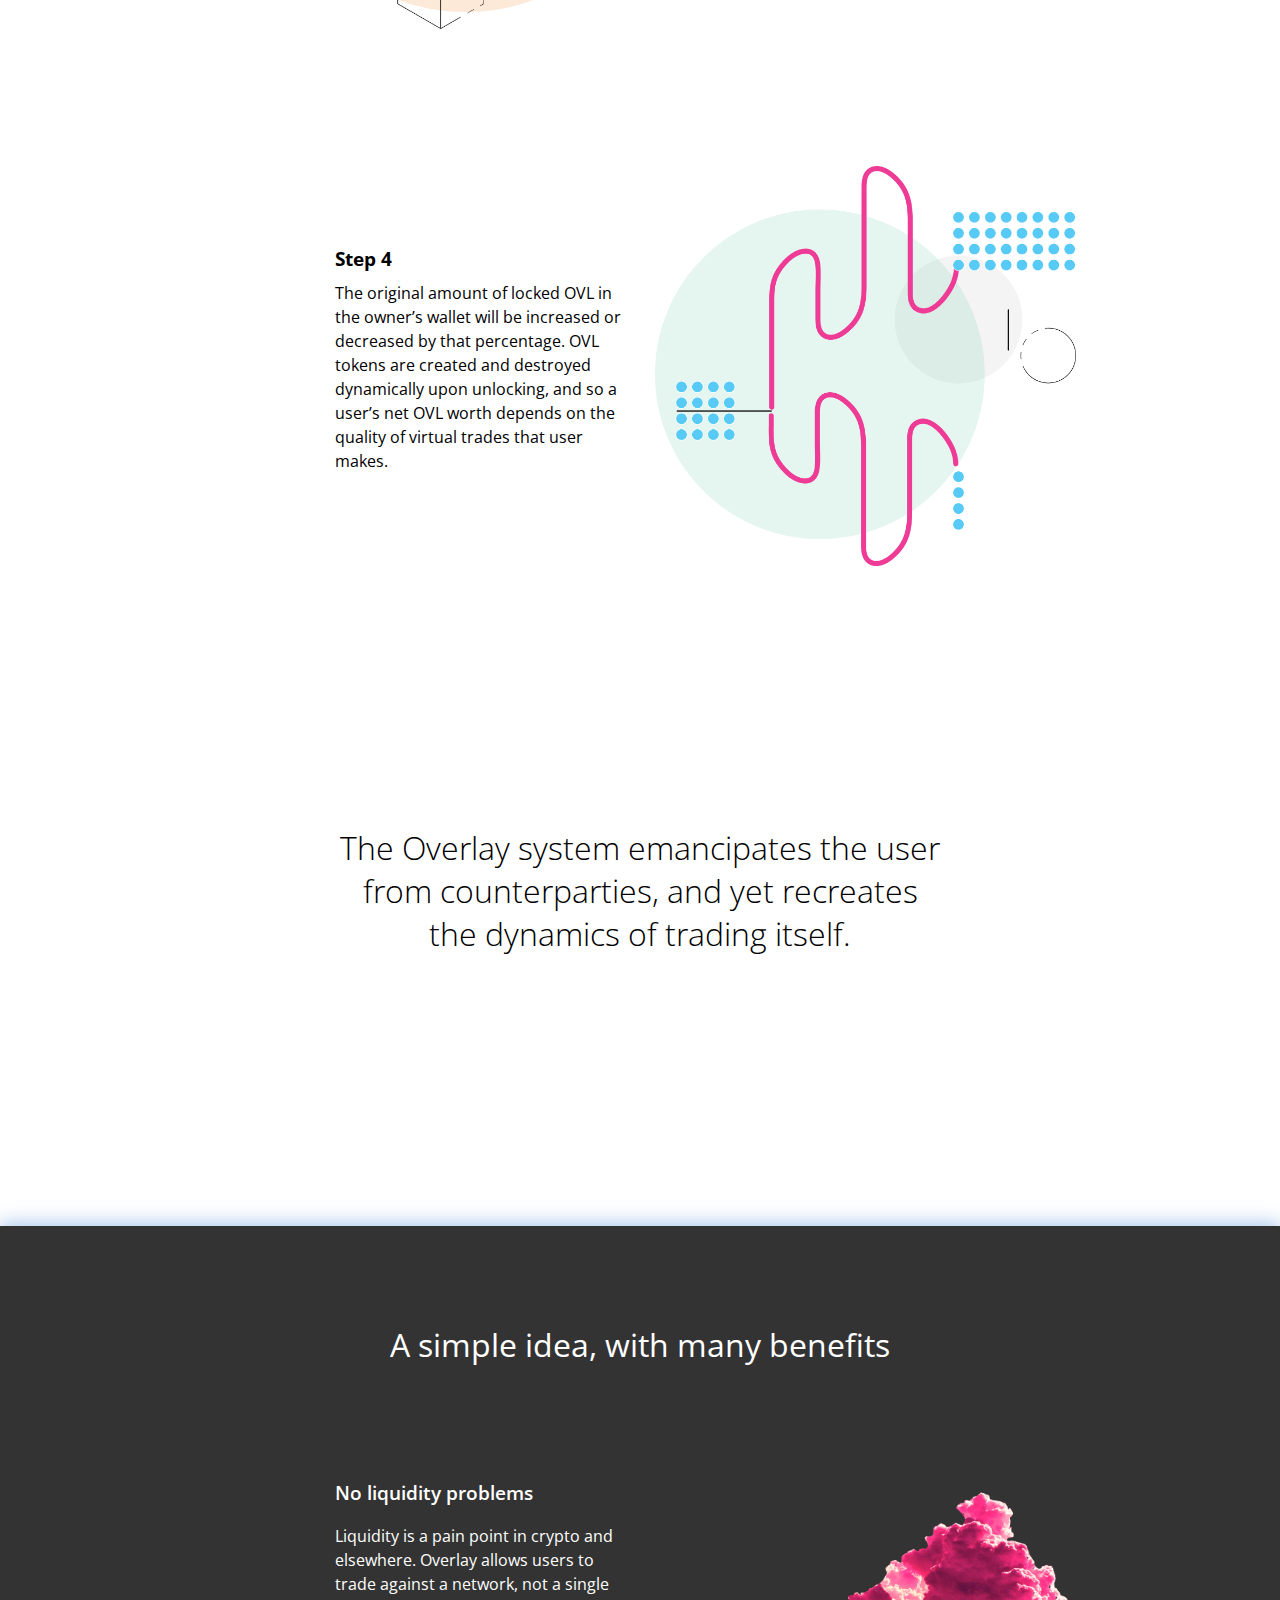
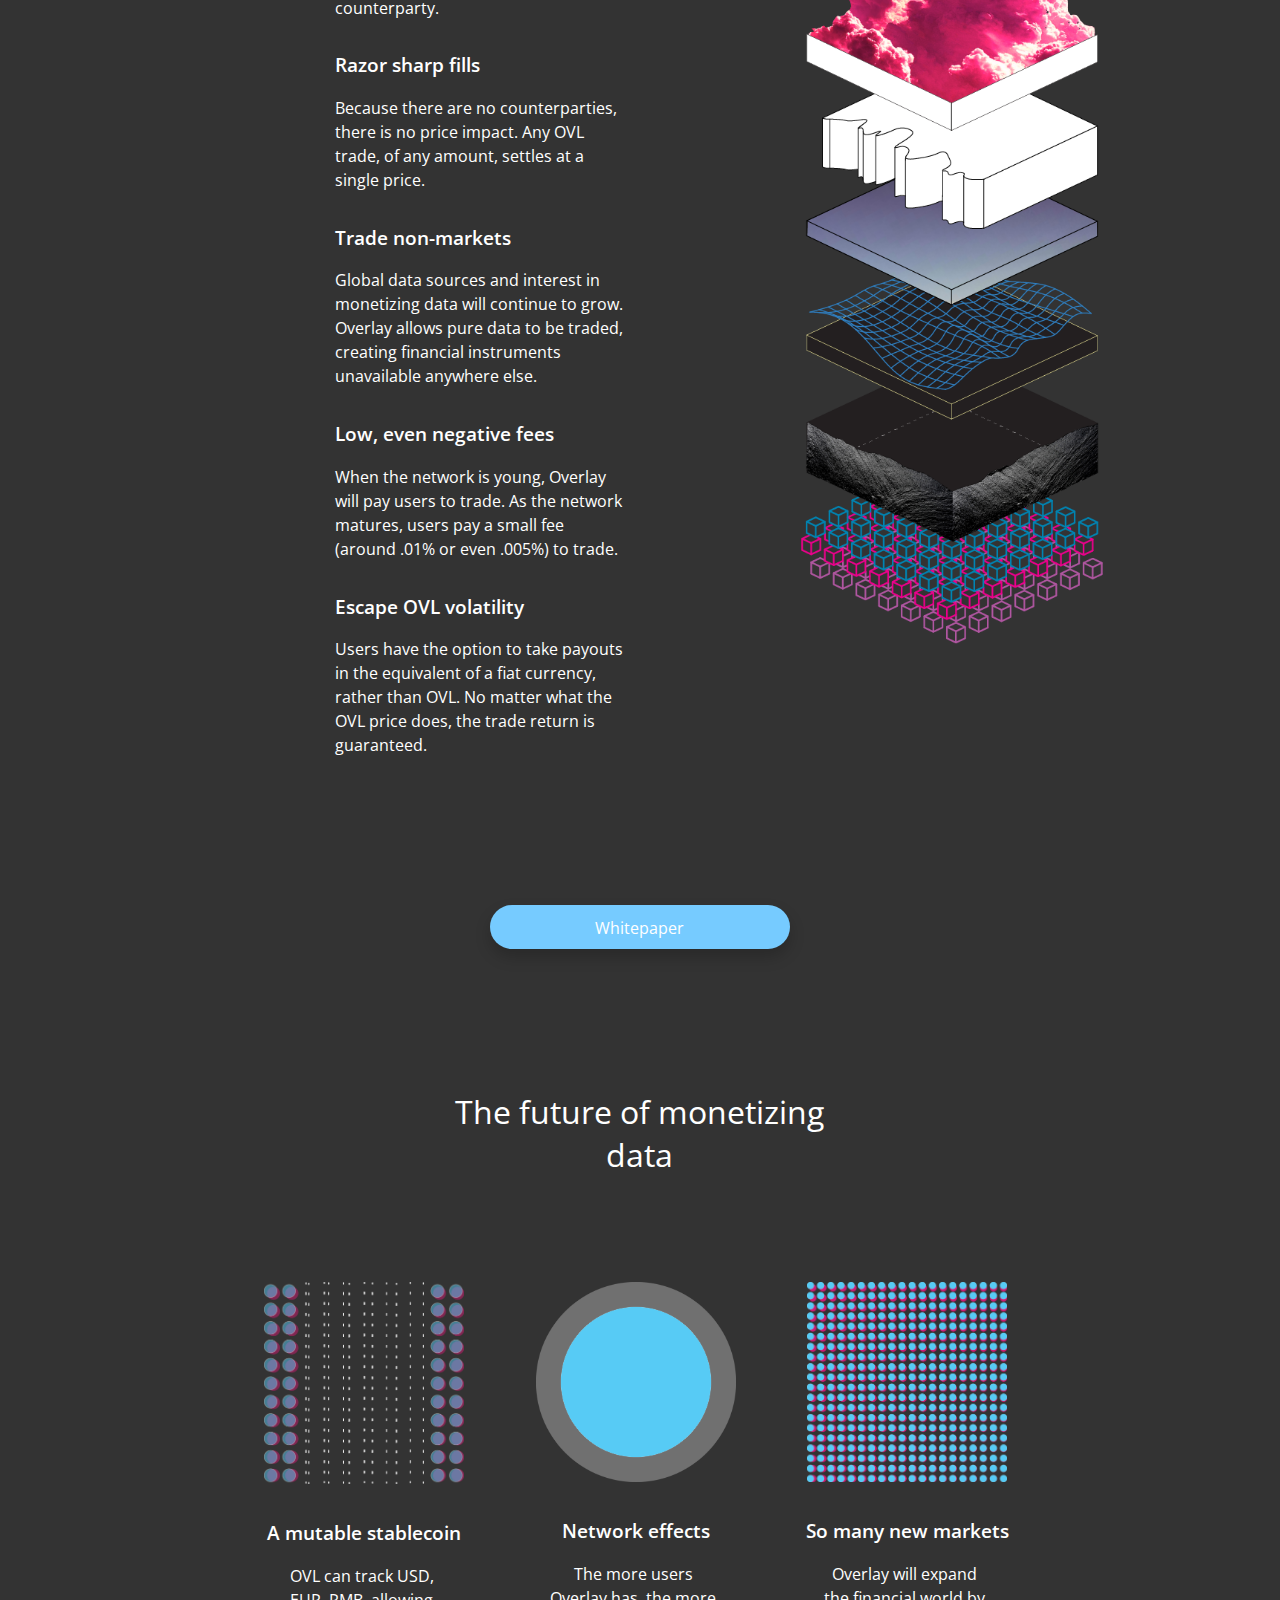
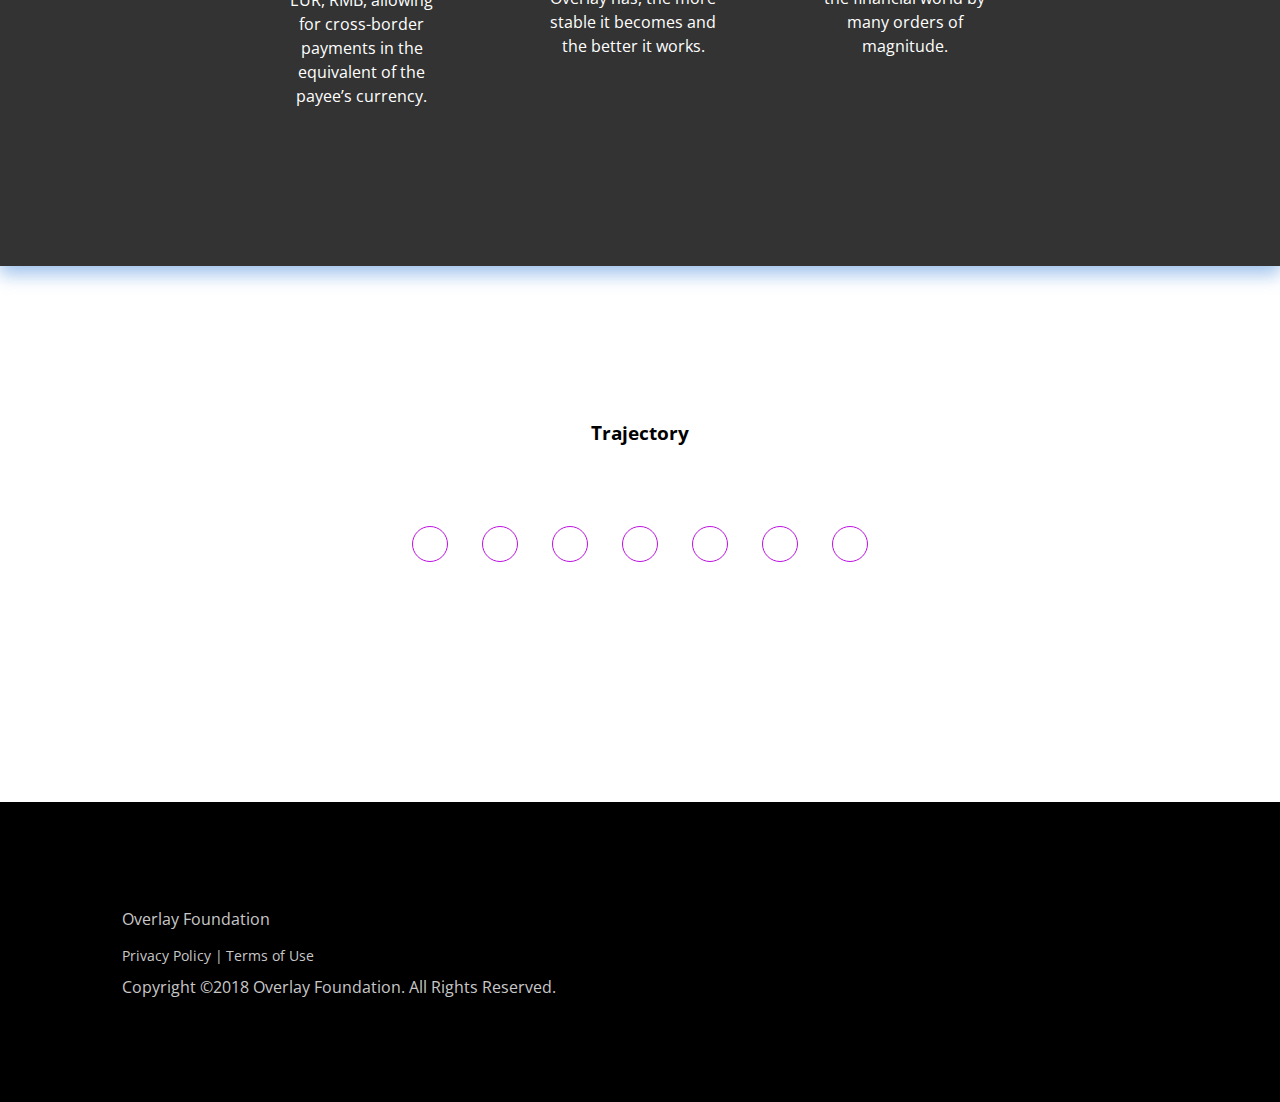
==== commit 35025e14: "un-commenting whitepaper, styling" ====
--- a/index.html
+++ b/index.html
@@ -85,7 +85,7 @@
   <div class="buffer6">
   </div>
   <br>
-  <div class="buffer16">
+  <div class="buffer4">
   </div>
   <br>
 
@@ -96,8 +96,7 @@
       <div class="text_center">
         <br/>
         <h3>Welcome to</h3>
-        <br>
-        <h2>The first ever Protean Money</h2>
+        <h2>The first ever protean money</h2>
       </div>
     </div>
     <div class="col-4"></div>
@@ -106,38 +105,49 @@
   <div class="row block">
     <div class="col-4"></div>
     <div class="col-4 text_center">
-      <h3>
-        Overlay is a cryptocurrency that allows users to place bets on nearly
-        <i>any</i> streaming data.
-        <br>
-        <br>It recreates the dynamics of trading,
+      <h3>Overlay</h3>
+      <div class="protean-circle" id="protean1"></div>
+      <p id="intro_protean">
+        A cryptocurrency that lets you bet
+        <br> on nearly
+        <i>any</i> streaming data...
+      </p>
+      <br>
+      <br>
+      <div class="protean-circle" id="protean2"></div>
+      <p id="intro_protean">
+        recreates the dynamics of trading,
         <br> but
-        <b>without counterparties.</b>
-        <br>
-        <br>Thus it completely solves the liquidity problems which beset similar systems like cash-settled futures, exchange
-        and over-the-counter trading, and scalar prediction markets.
-      </h3>
-    </div>
-    <div class="col-4"></div>
-
-
-  </div>
-
+        <b>without counterparties...</b>
+      </p>
+      <br>
+      <br>
+      <div class="protean-circle" id="protean3"></div>
+      <p id="intro_protean">
+        completely solves the liquidity problems
+        <br> which beset similar systems.
+      </p>
+    </div>
+    <div class="col-4"></div>
+
+
+  </div>
+  <div class="buffer4"></div>
   <div class="row">
     <div class="col-4"></div>
     <div class="col-4">
       <div class="text_center">
-        <!--<button>
+        <button>
           <p>
-            <a href="pdfs/WPv3.pdf" id="pdfs_links">Read the Whitepaper</a>
+            <a href="pdfs/WPv3.pdf" target="_blank" id="pdfs_links">Read the Whitepaper</a>
           </p>
-        </button>-->
-      </div>
-      <div class="col-4"></div>
-    </div>
-  </div>
-
-  <div class="buffer8"></div>
+        </button>
+      </div>
+      <div class="col-4"></div>
+    </div>
+  </div>
+
+  <div class="buffer4"></div>
   <br>
 
   <!--------------------------------------->
@@ -254,7 +264,7 @@
       <div class="col-6">
         <div class="text_center">
           <h1>
-            <b>A simple idea, with many rewards</b>
+            <b>A simple idea, with many benefits</b>
           </h1>
         </div>
         <div class="col-3"></div>
@@ -292,18 +302,17 @@
       <div class="col-4"></div>
       <div class="col-4">
         <div class="text_center">
-          <!--<button>
+          <button>
             <p>
-              <a href="pdfs/WPv3.pdf" id="pdfs_links">Whitepaper</a>
+              <a href="pdfs/WPv3.pdf" target="_blank" id="pdfs_links">Whitepaper</a>
             </p>
-          </button>-->
+          </button>
         </div>
         <div class="col-4"></div>
       </div>
     </div>
     <!-- FUTURE OF MONETIZING DATA -->
 
-    <div class="buffer4"></div>
     <div class="row">
       <div class="col-4"></div>
       <div class="col-4">
@@ -318,7 +327,7 @@
 
     <div class="row use_cases" id="test-cases">
       <div class="col-2"></div>
-      <div class="col-8 margin-bottom-60">
+      <div class="col-8 margin-bottom-80">
         <ul>
           <li>
             <img src="assets/images/mutable.png">
--- a/main.css
+++ b/main.css
@@ -54,7 +54,6 @@
   text-align: center;
 }
 
-
 .buffer4{
   margin-top: 4%;
 }
@@ -75,8 +74,8 @@
   margin-top: 16%;
 }
 
-.margin-bottom-60{
-  margin-bottom: 60px;
+.margin-bottom-80{
+  margin-bottom: 80px;
 }
 
 
@@ -551,6 +550,32 @@
   font-weight: normal;  
 }
 
+#intro_protean{
+  line-height: 30px;
+  font-weight: 100;
+}
+.protean-circle{
+  width: 56px;
+  height: 56px;
+  position: absolute;
+  
+  border-radius: 100%;;
+}
+
+#protean1{
+  background-color: rgba(89, 192, 252, 0.3);
+}
+
+
+#protean2{
+  background-color: rgba(224, 34, 34, 0.3);
+}
+
+#protean3{
+  background-color: rgba(69, 231, 177, 0.3);
+  float: right; 
+}
+
 .heading-center{
   text-align: center;
   font-size: 18px;
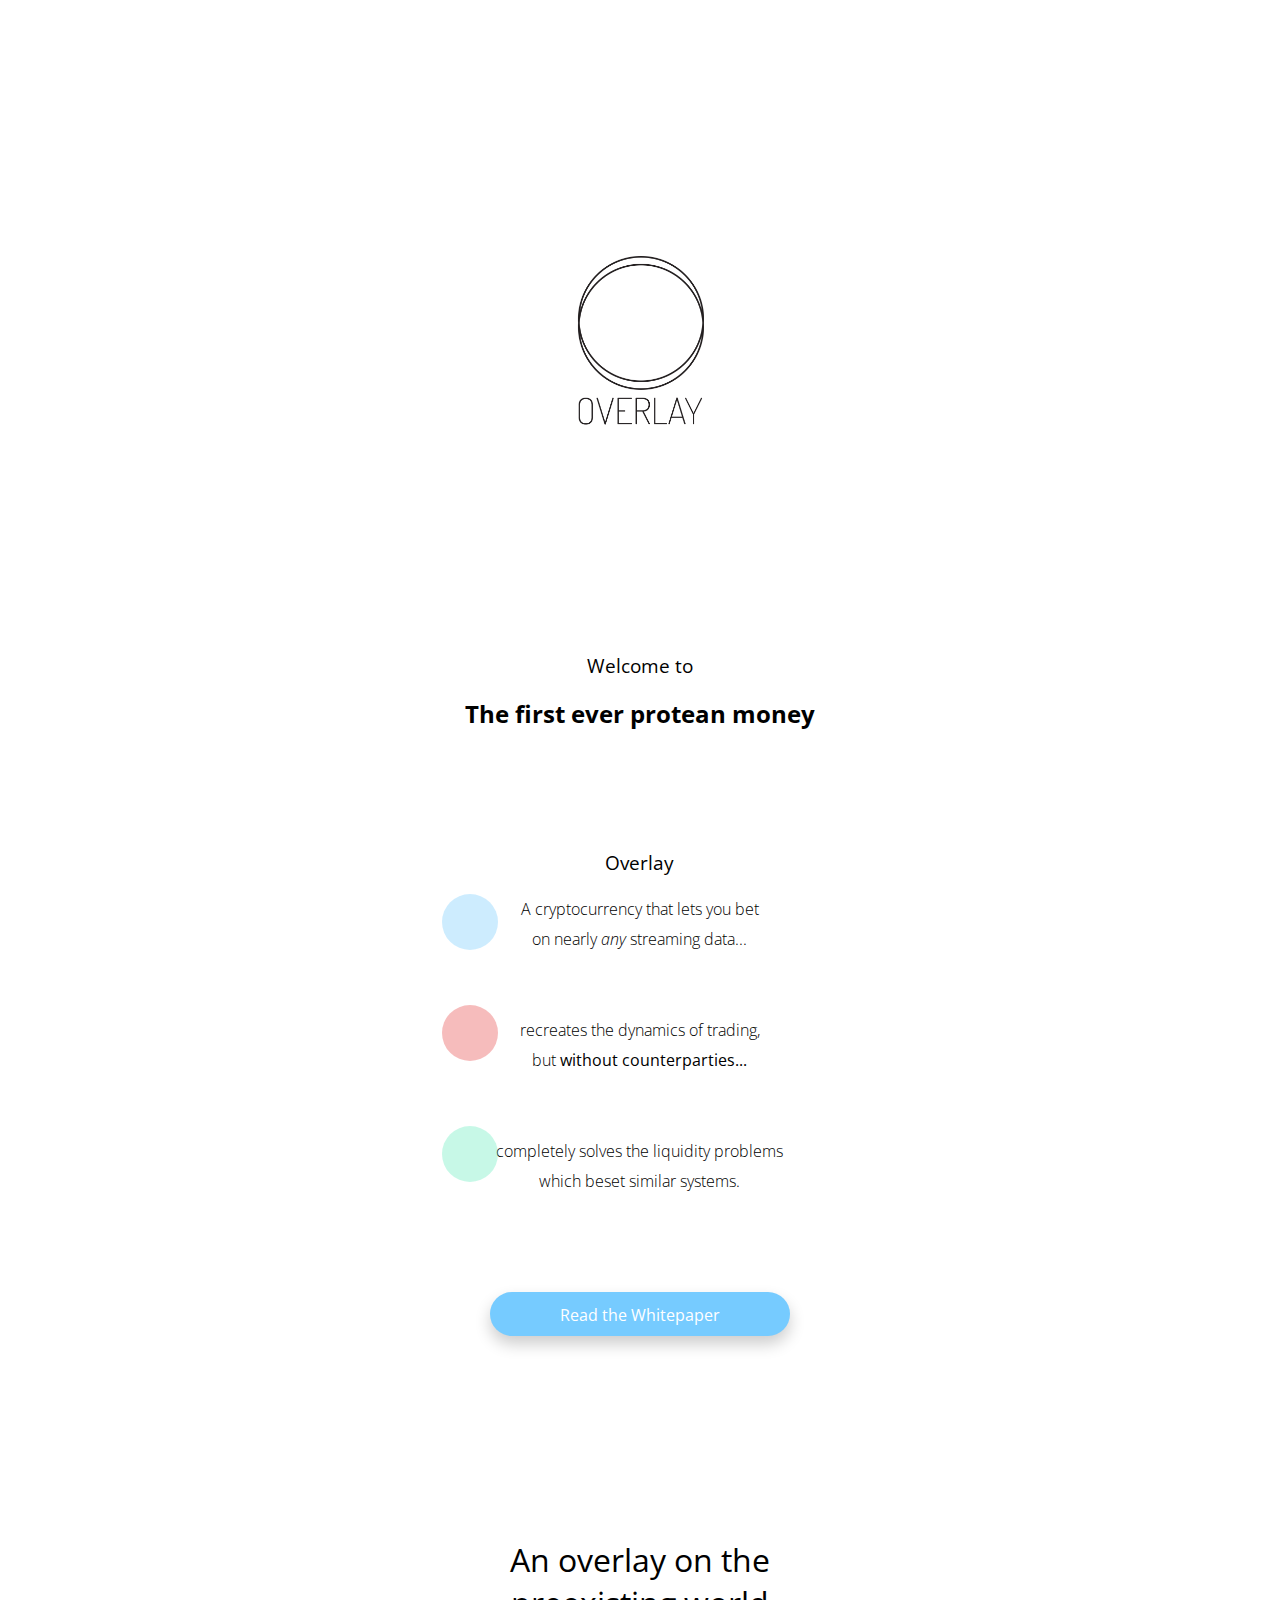
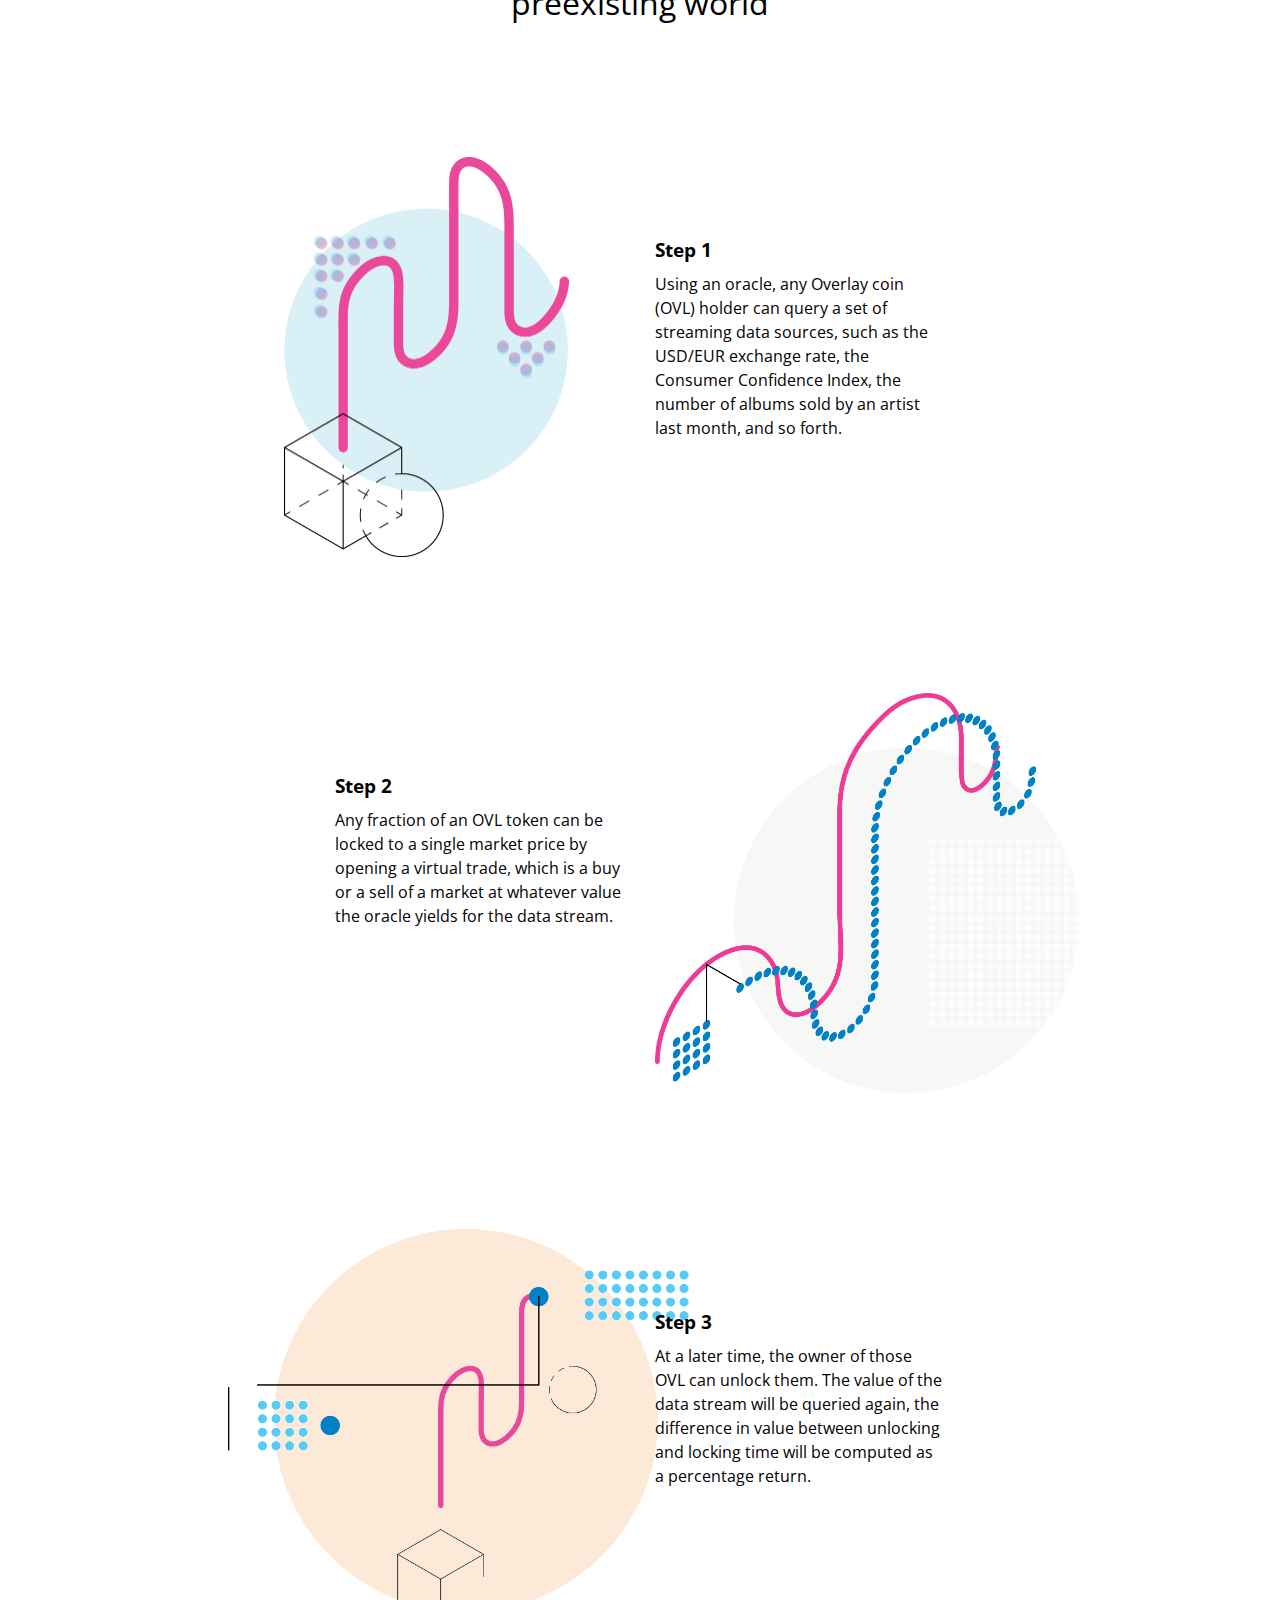
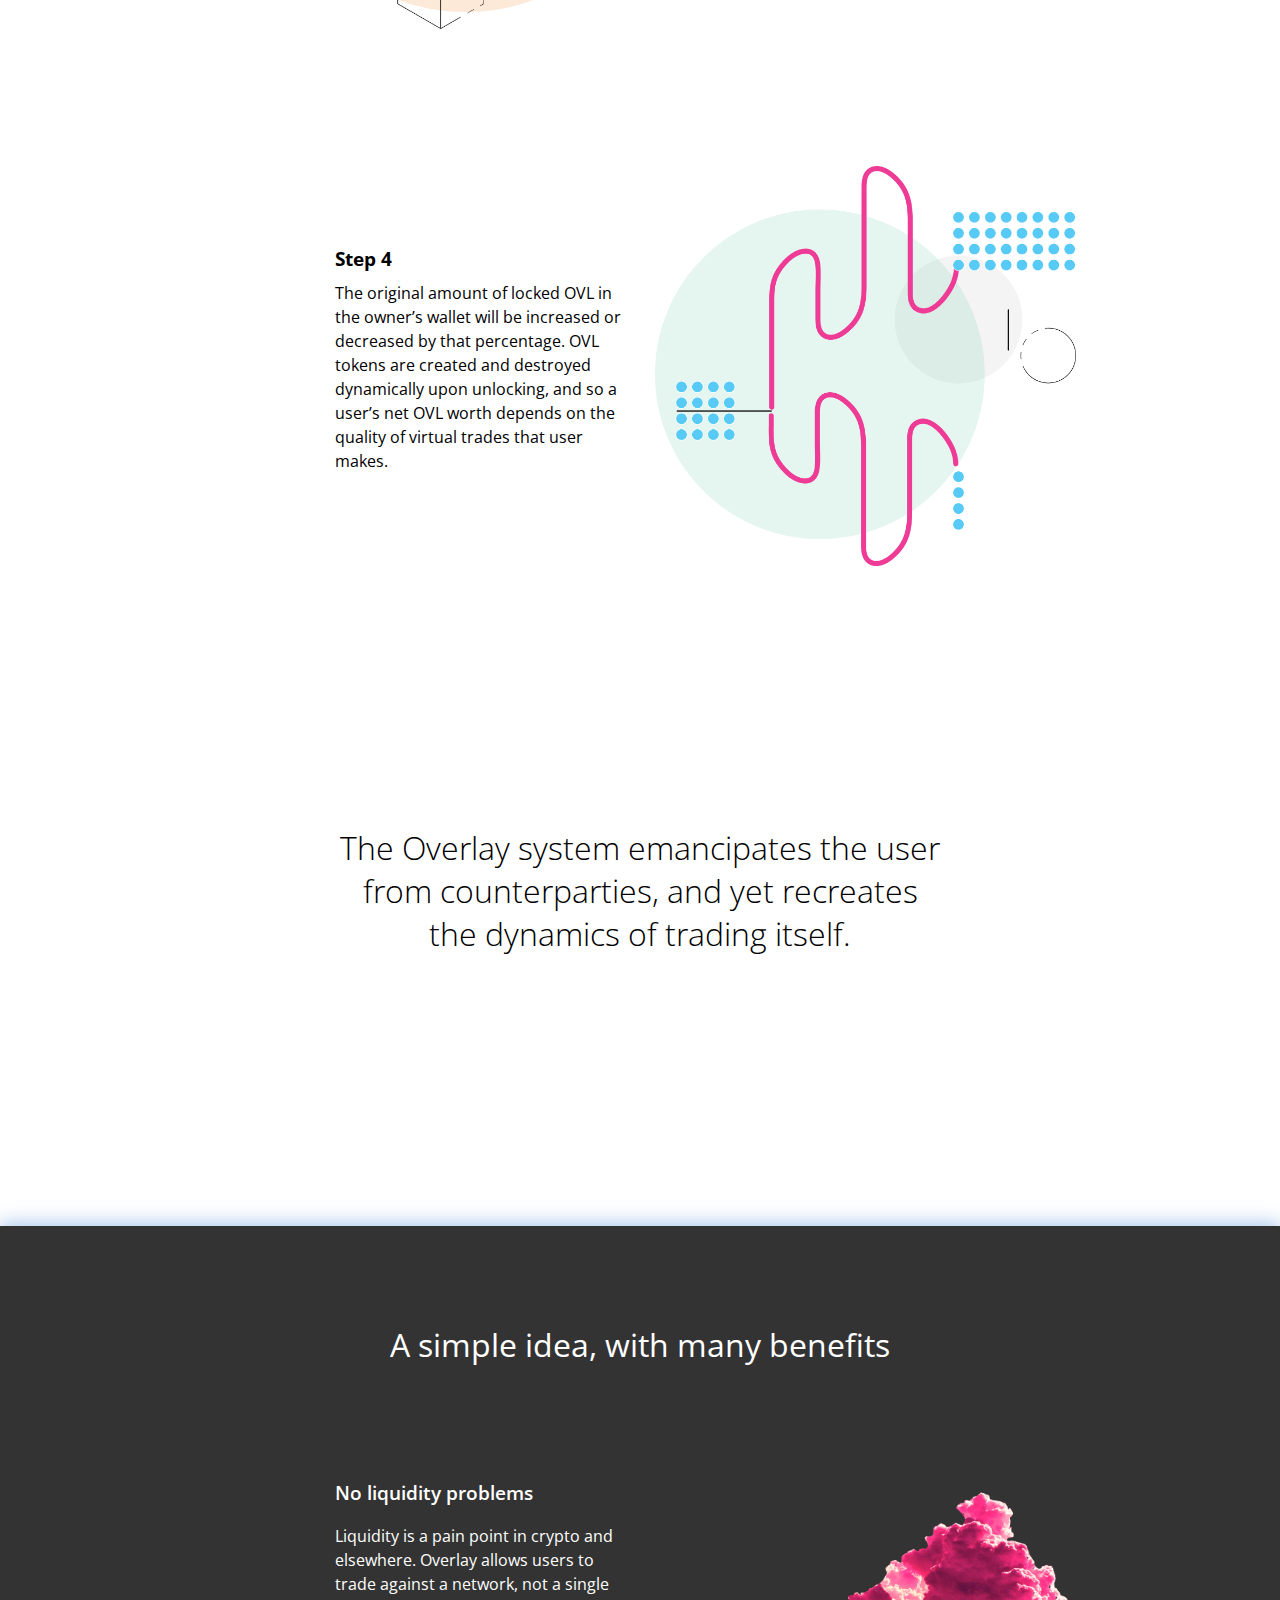
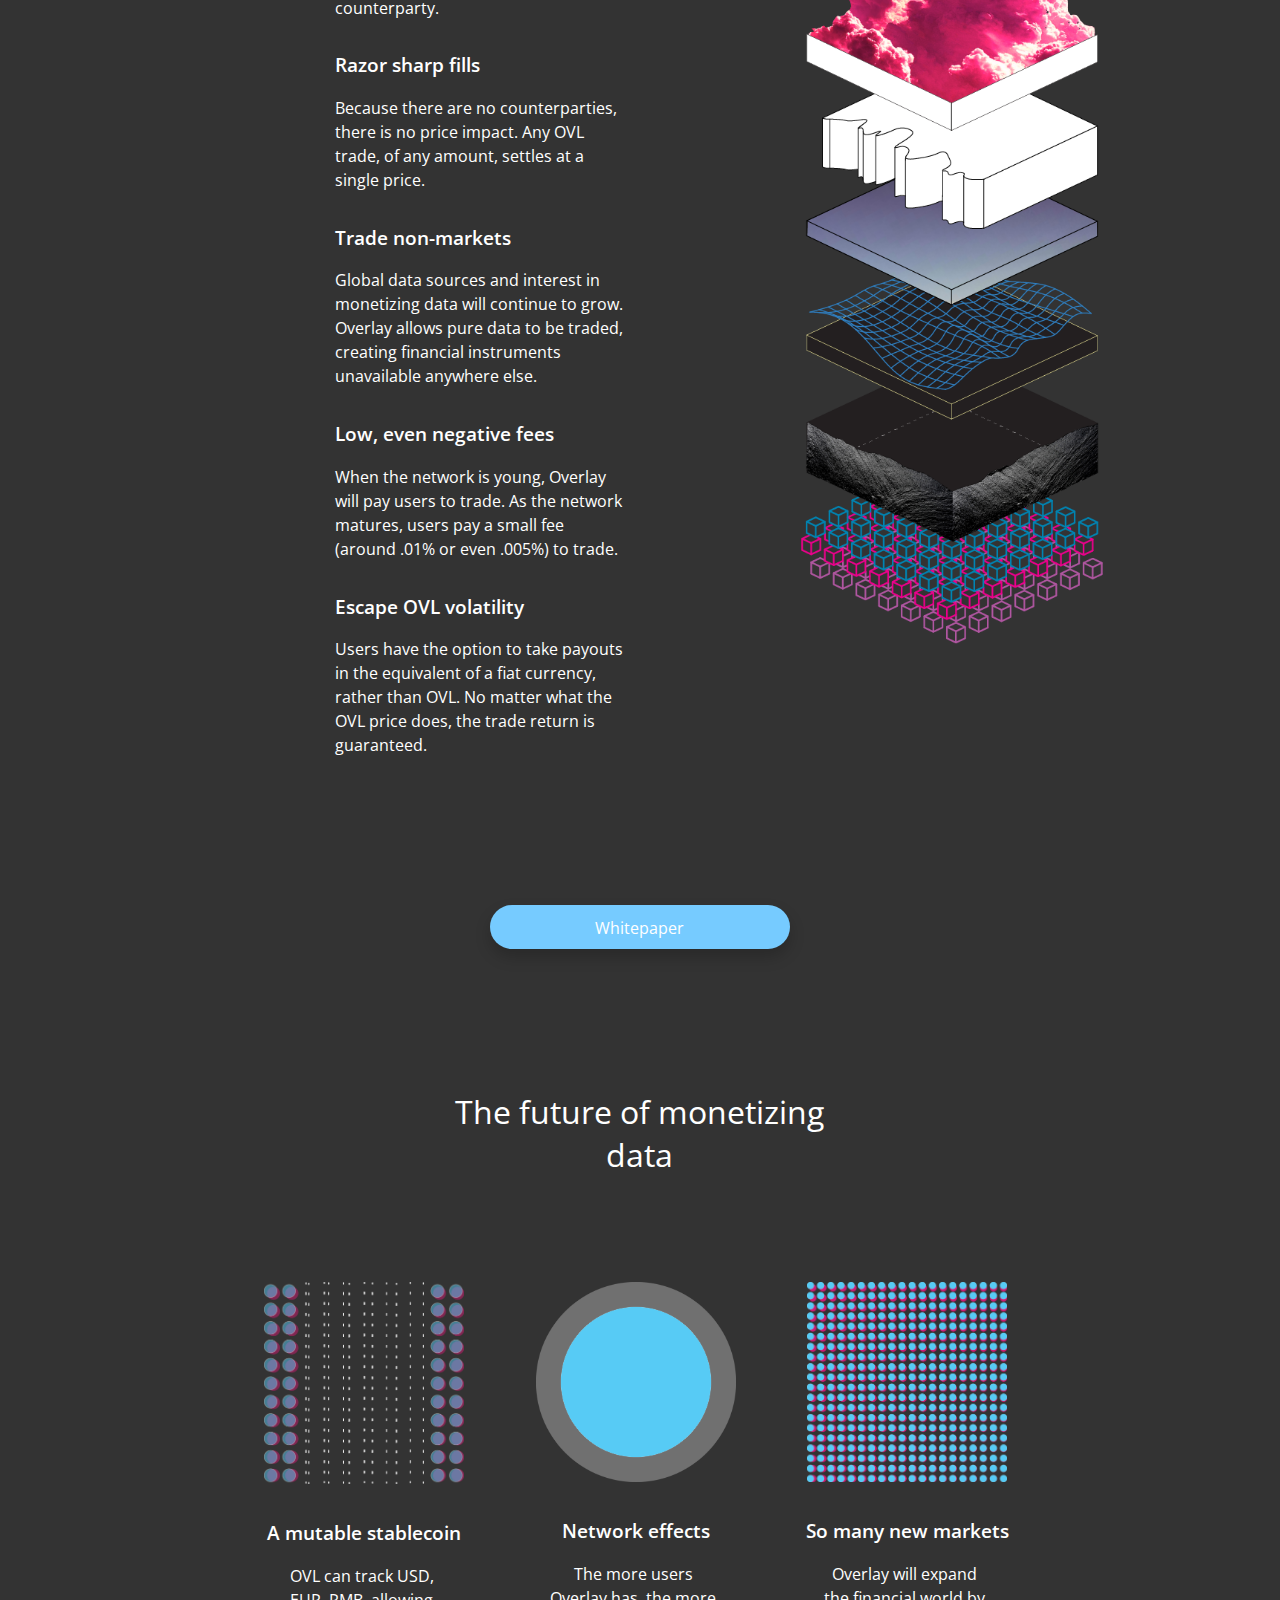
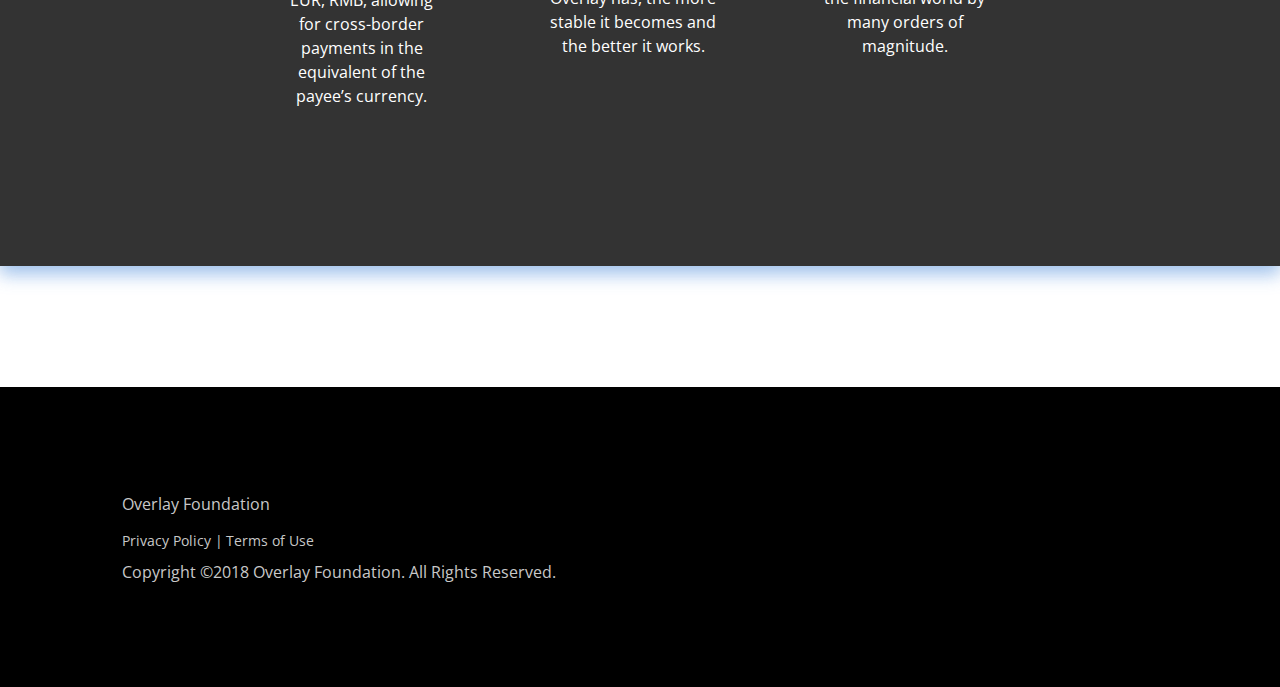
==== commit 45a5b304: "taking out trajectory for now" ====
--- a/index.html
+++ b/index.html
@@ -359,7 +359,7 @@
   <!-- *********************** -->
   <!-- TIMELINE -->
   <!-- *********************** -->
-
+  <!-- *********************** 
   <div class="row">
 
     <div class="col-4"></div>
@@ -464,9 +464,10 @@
   </div>
 
 
-
+ 
   <div class="buffer16"></div>
   <br>
+-->
 
   <!-- *********************** -->
   <!-- UPDATES -->
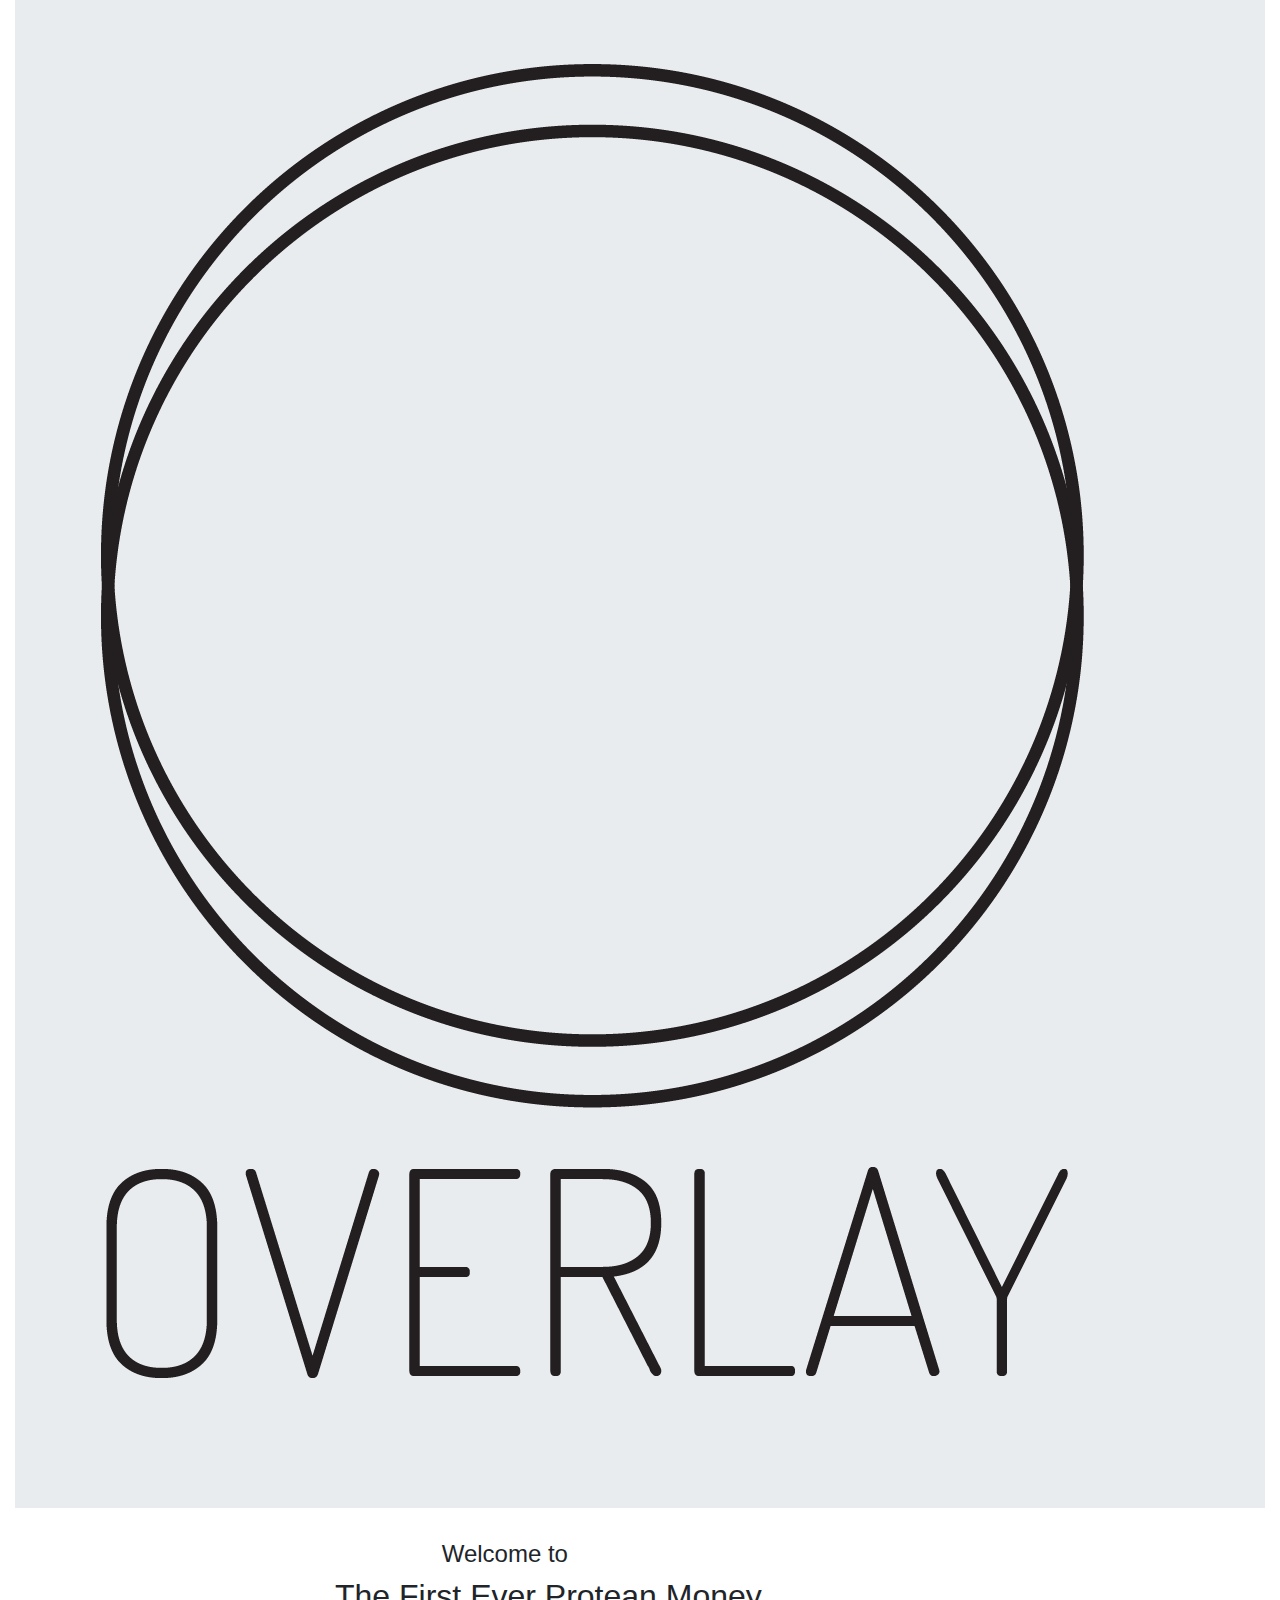
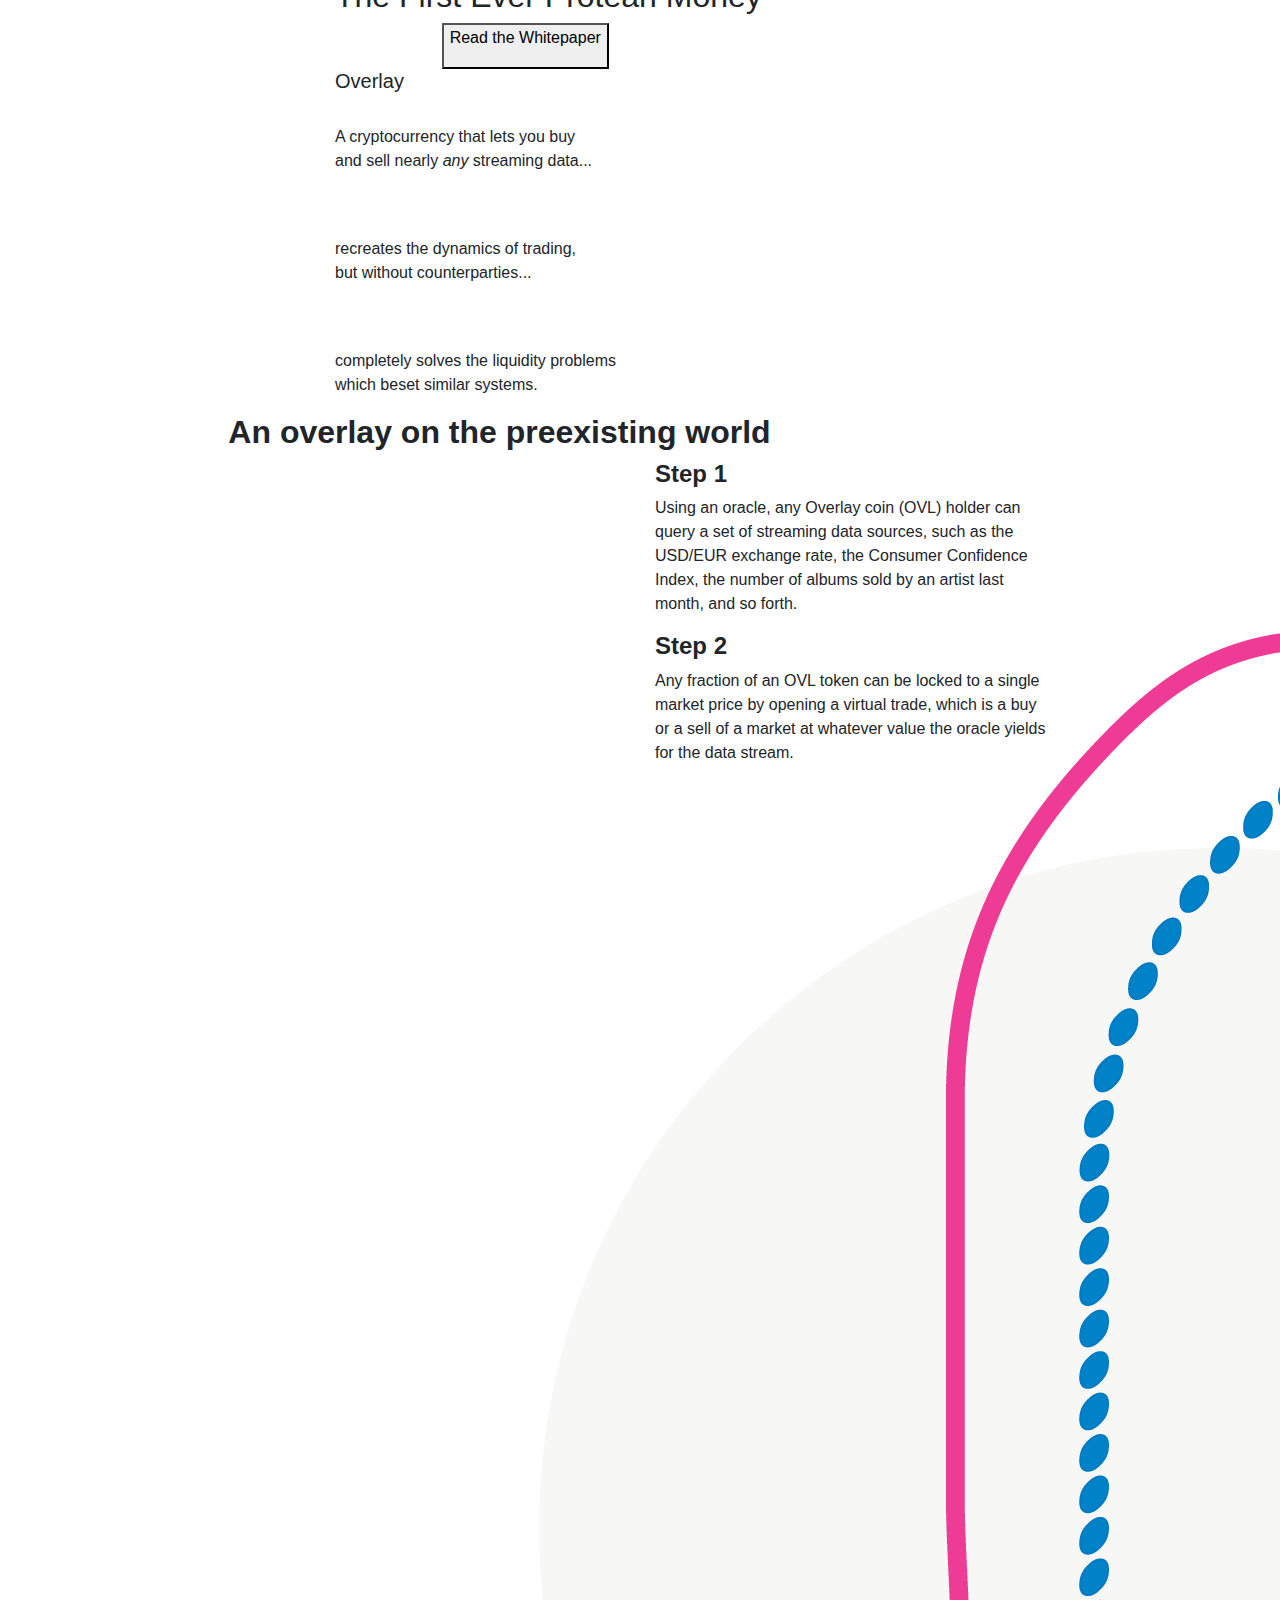
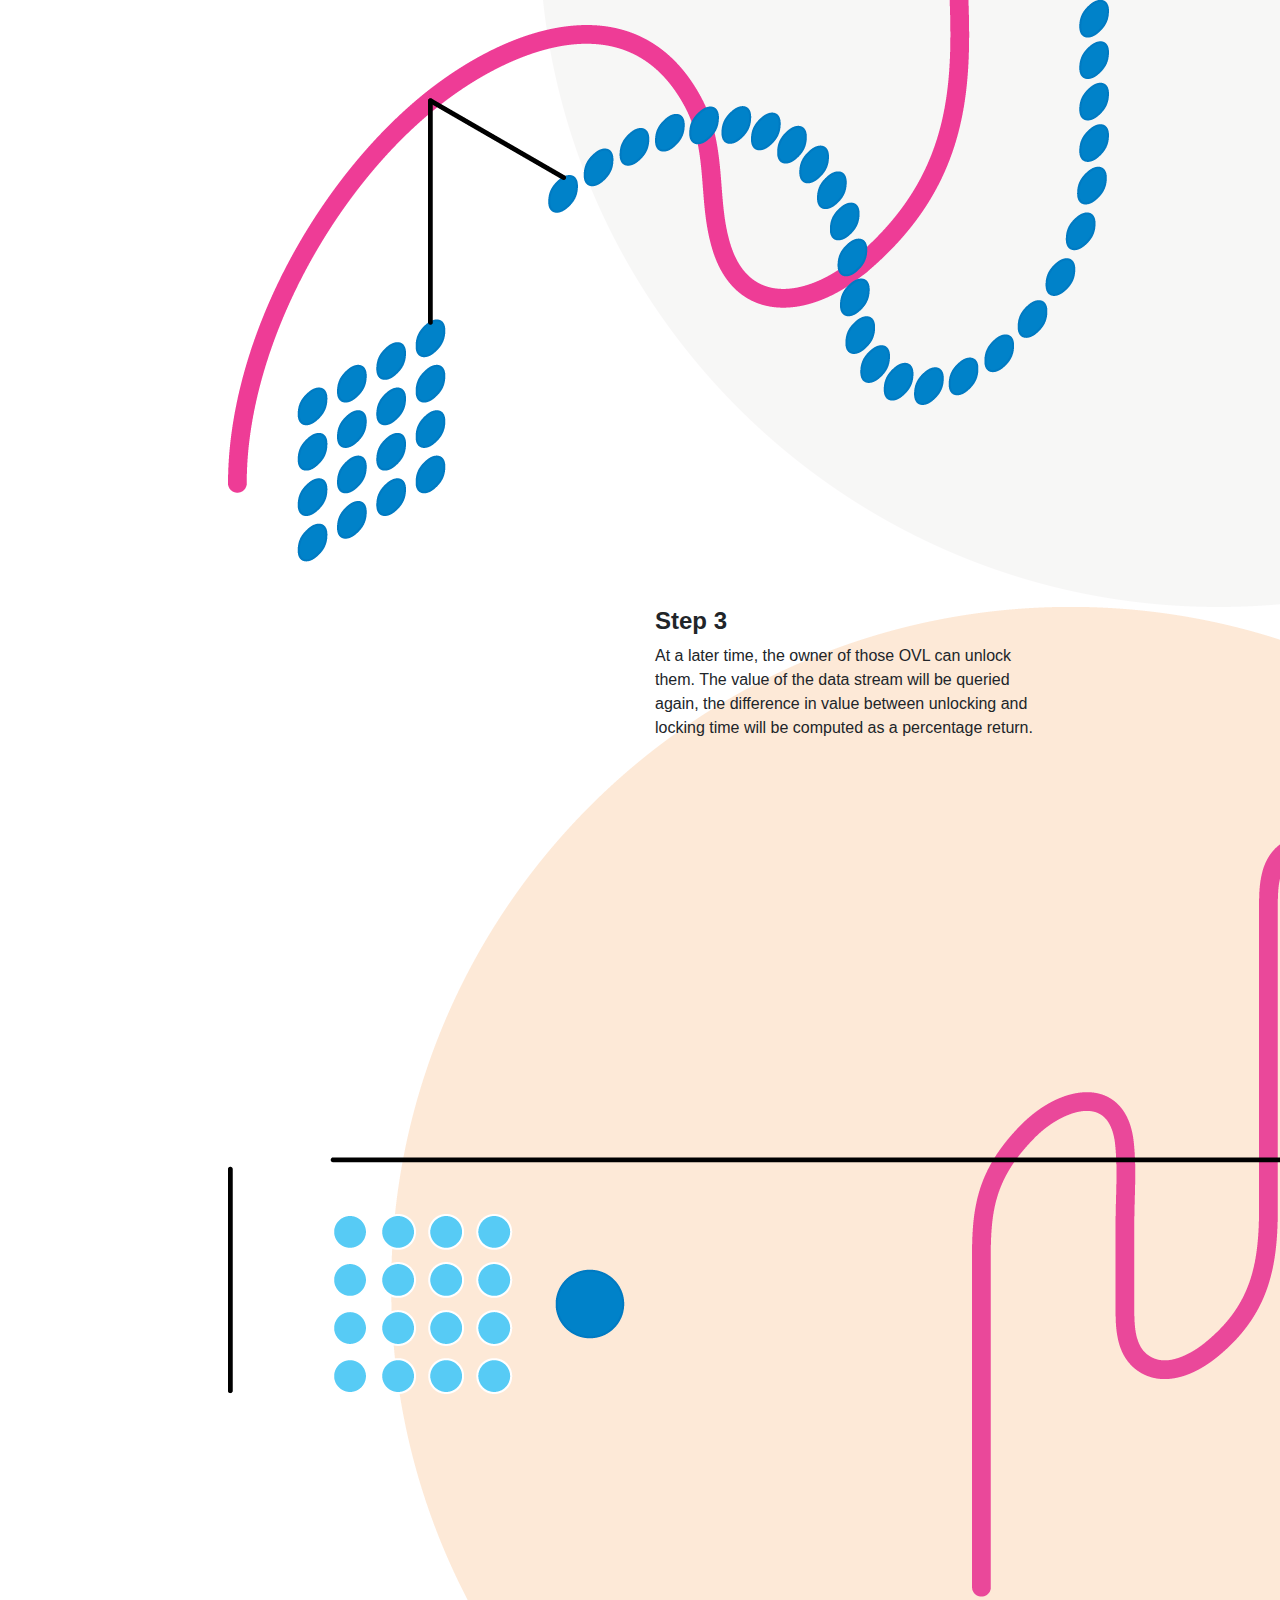
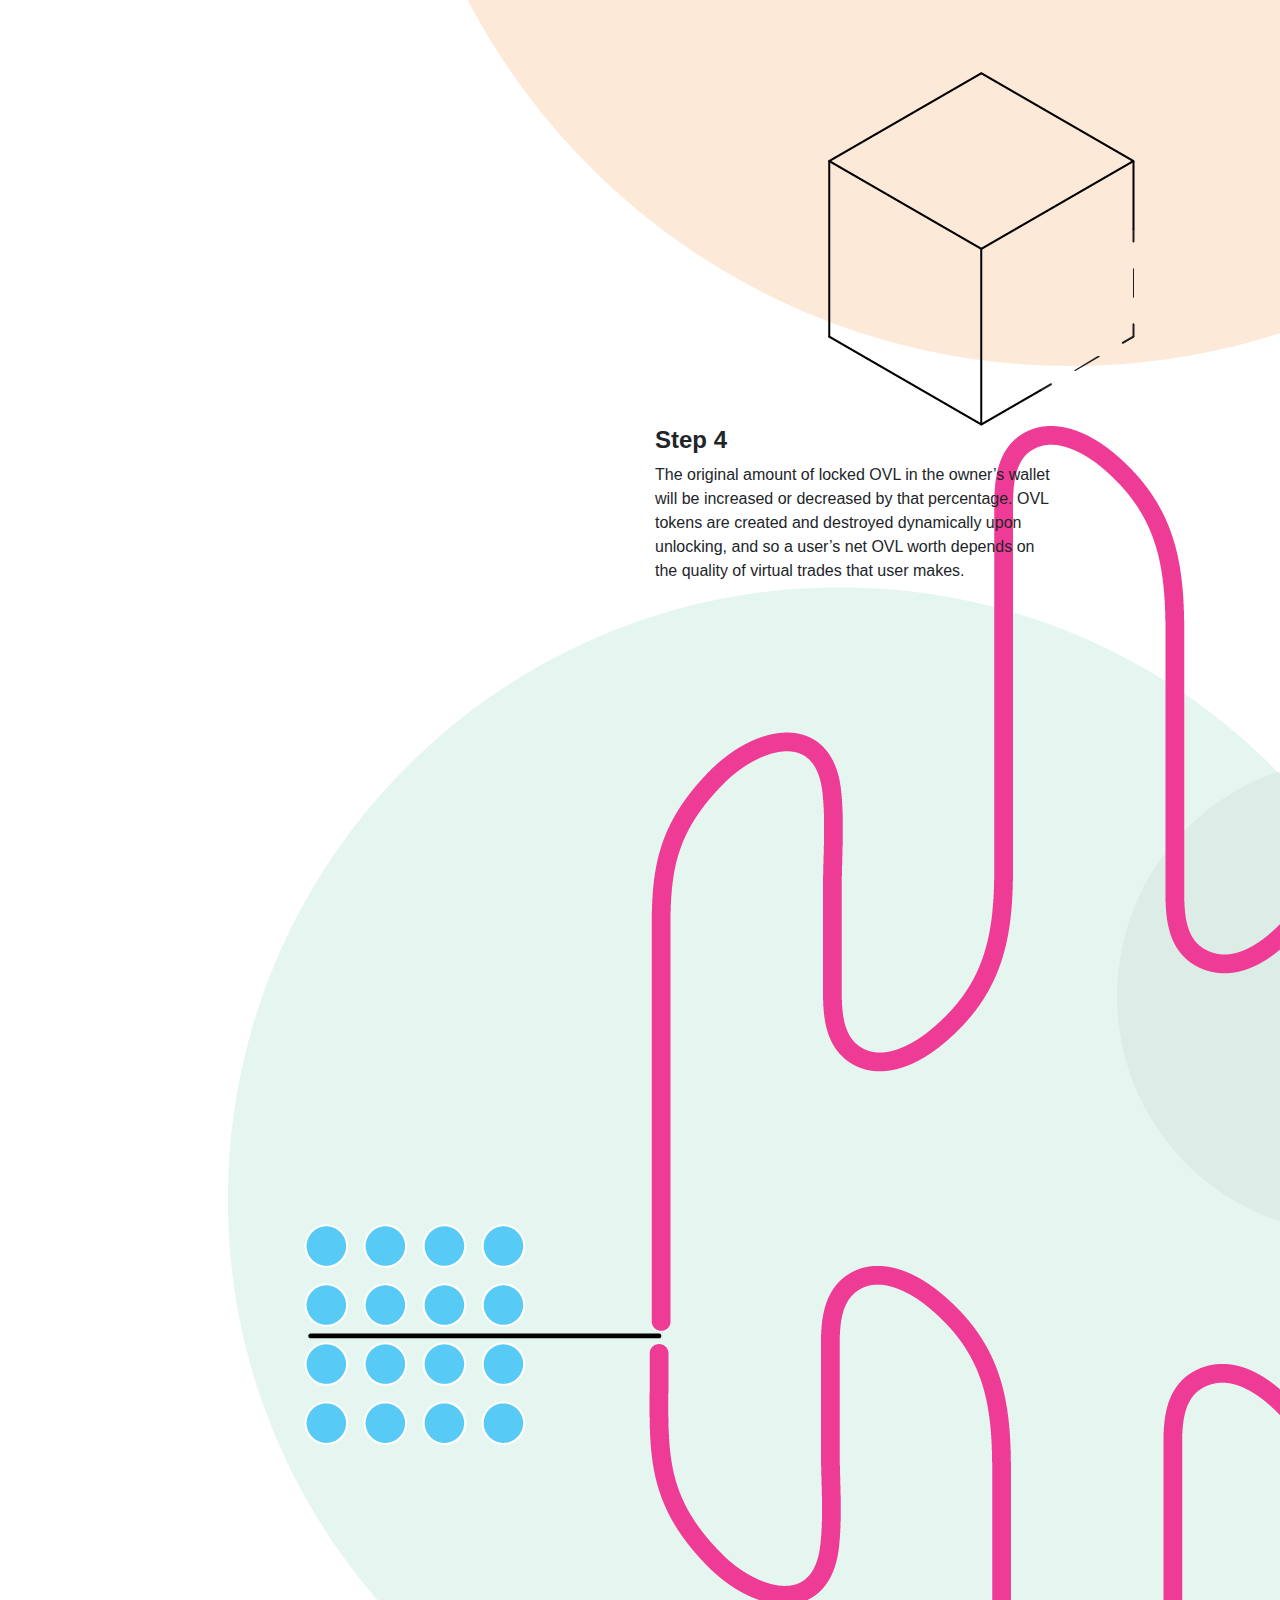
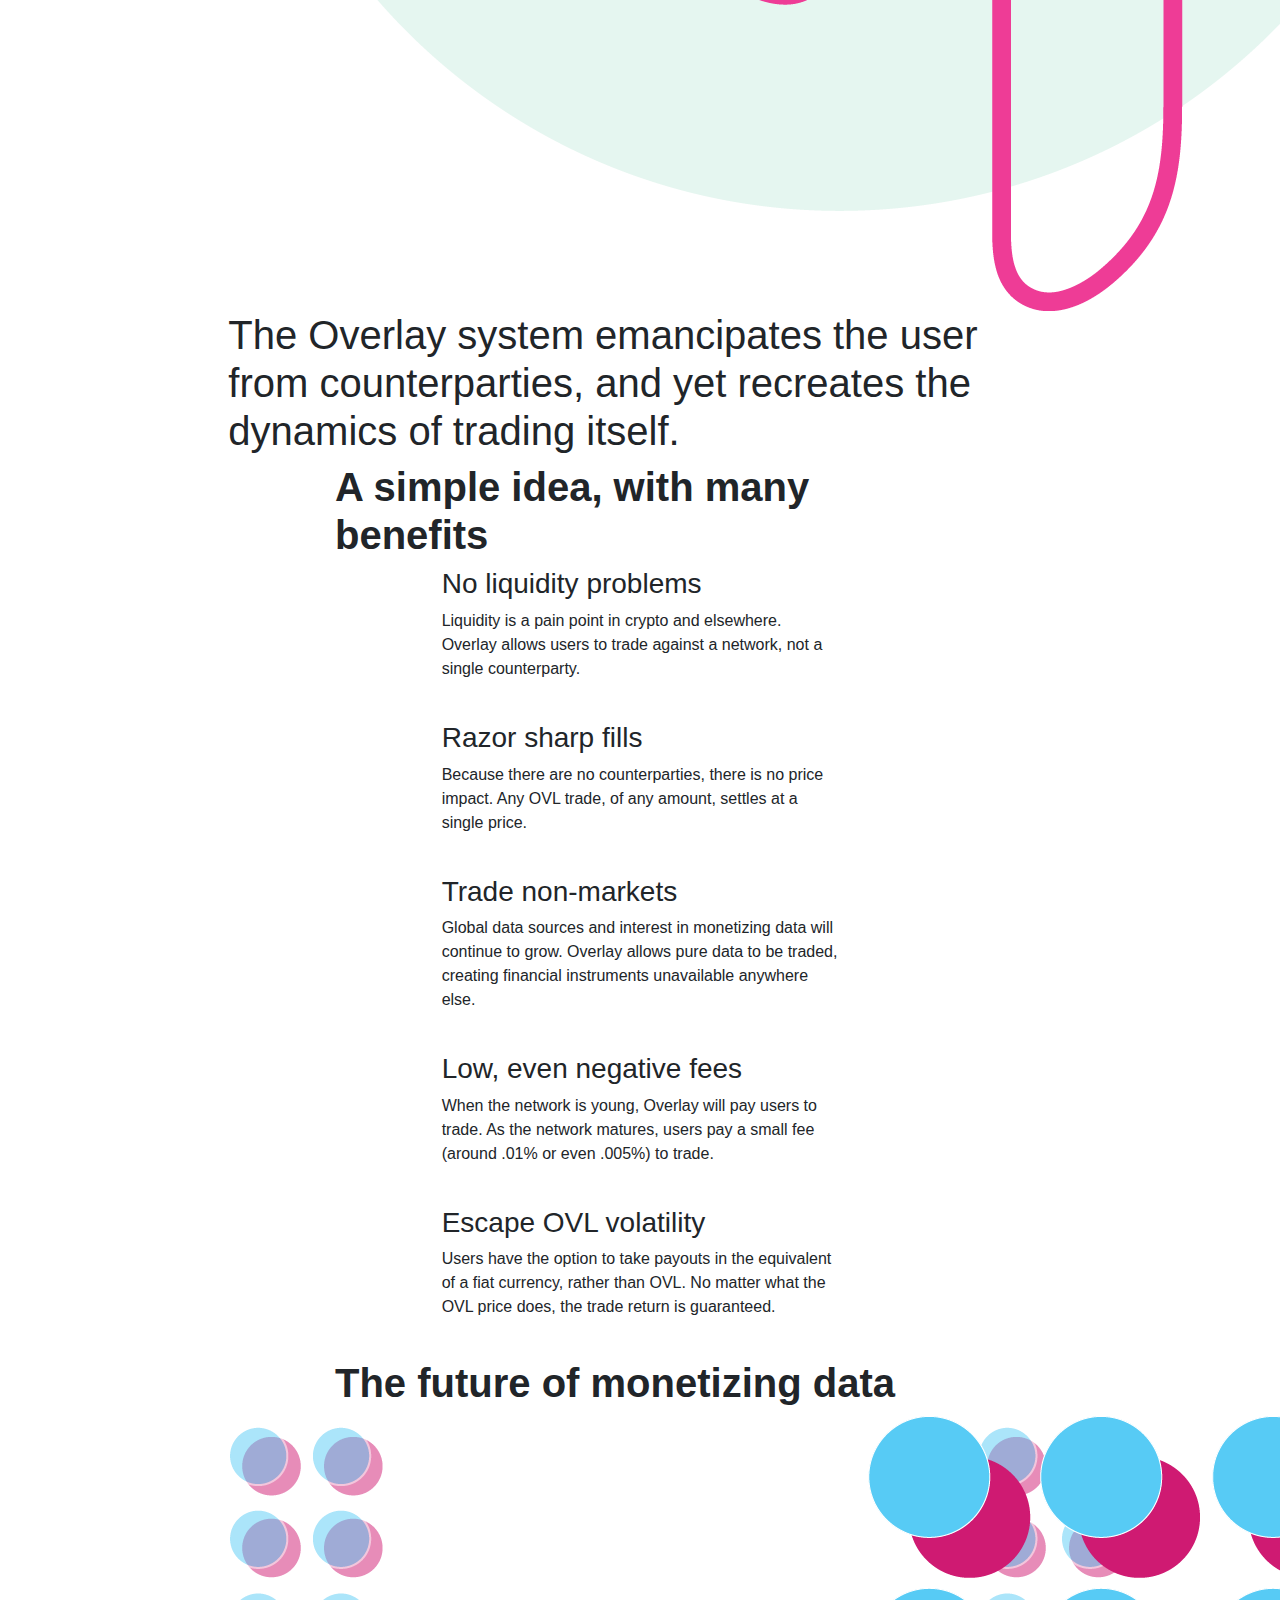
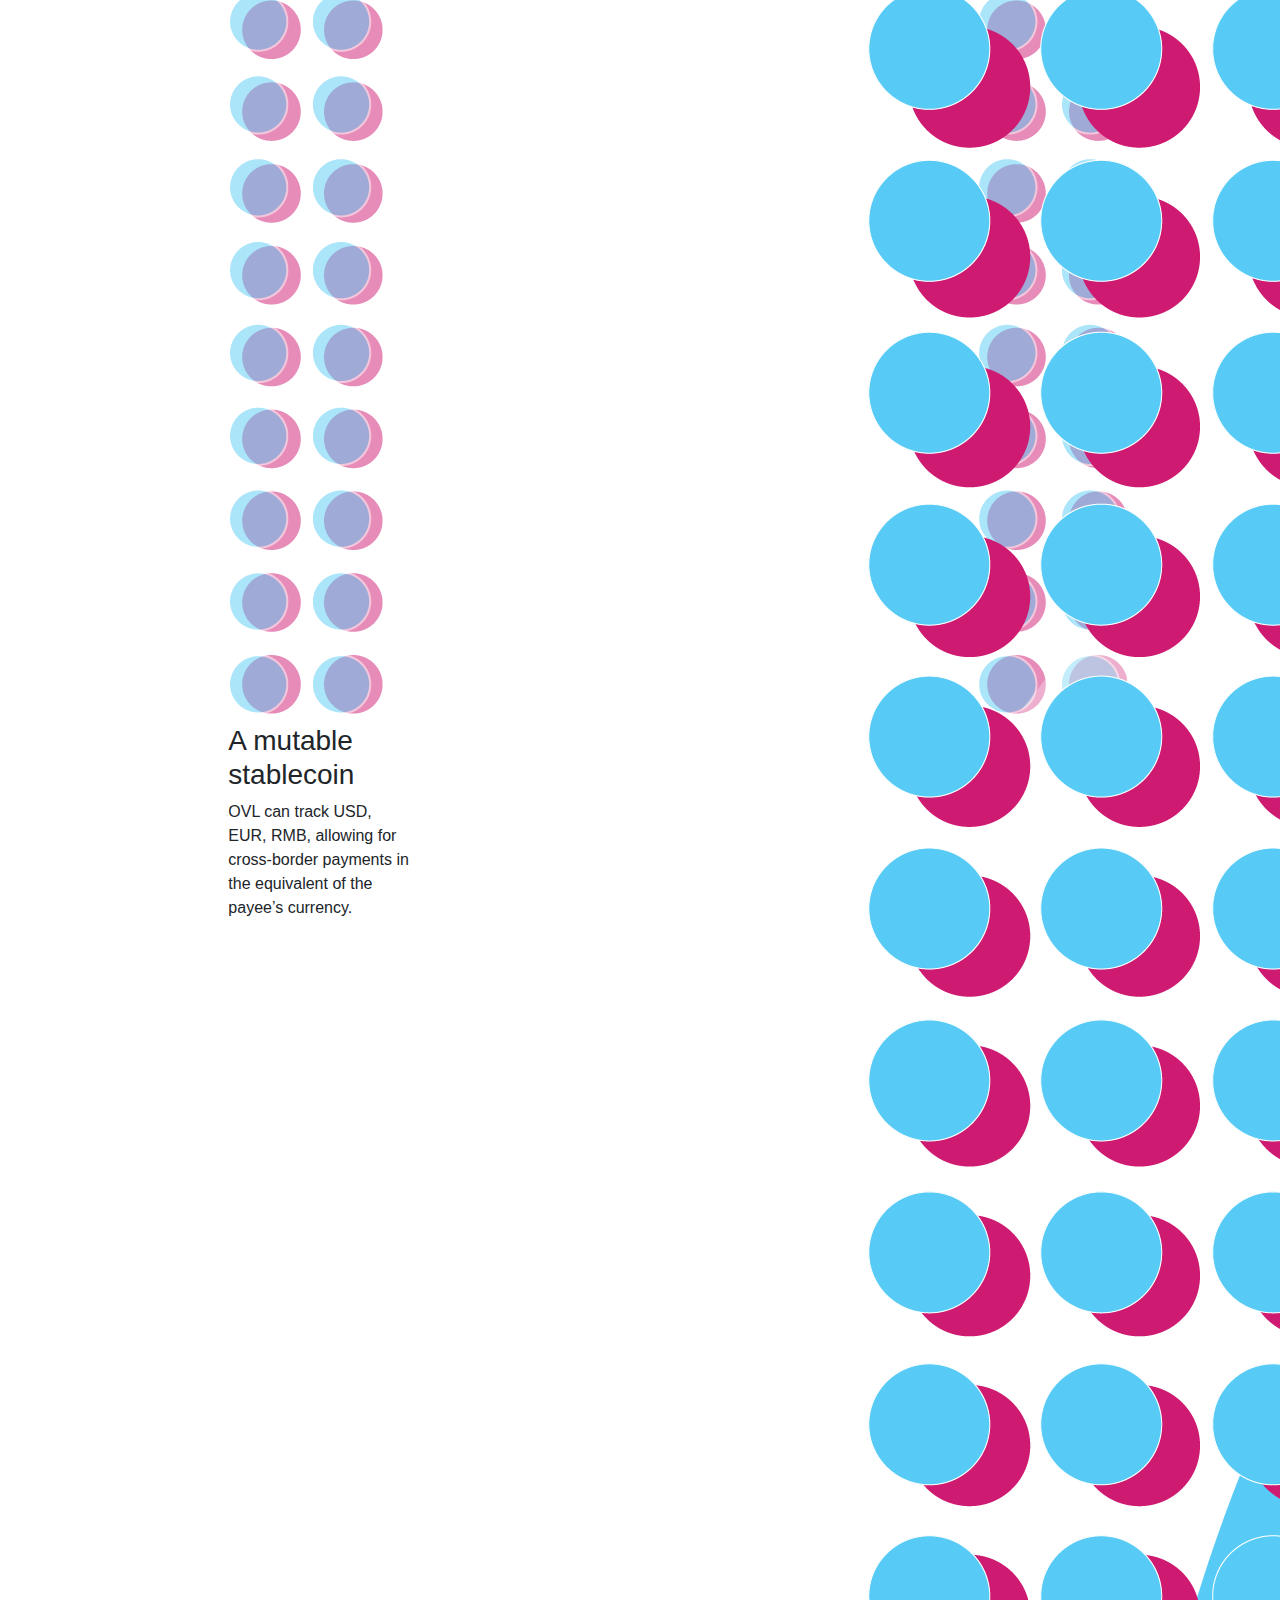
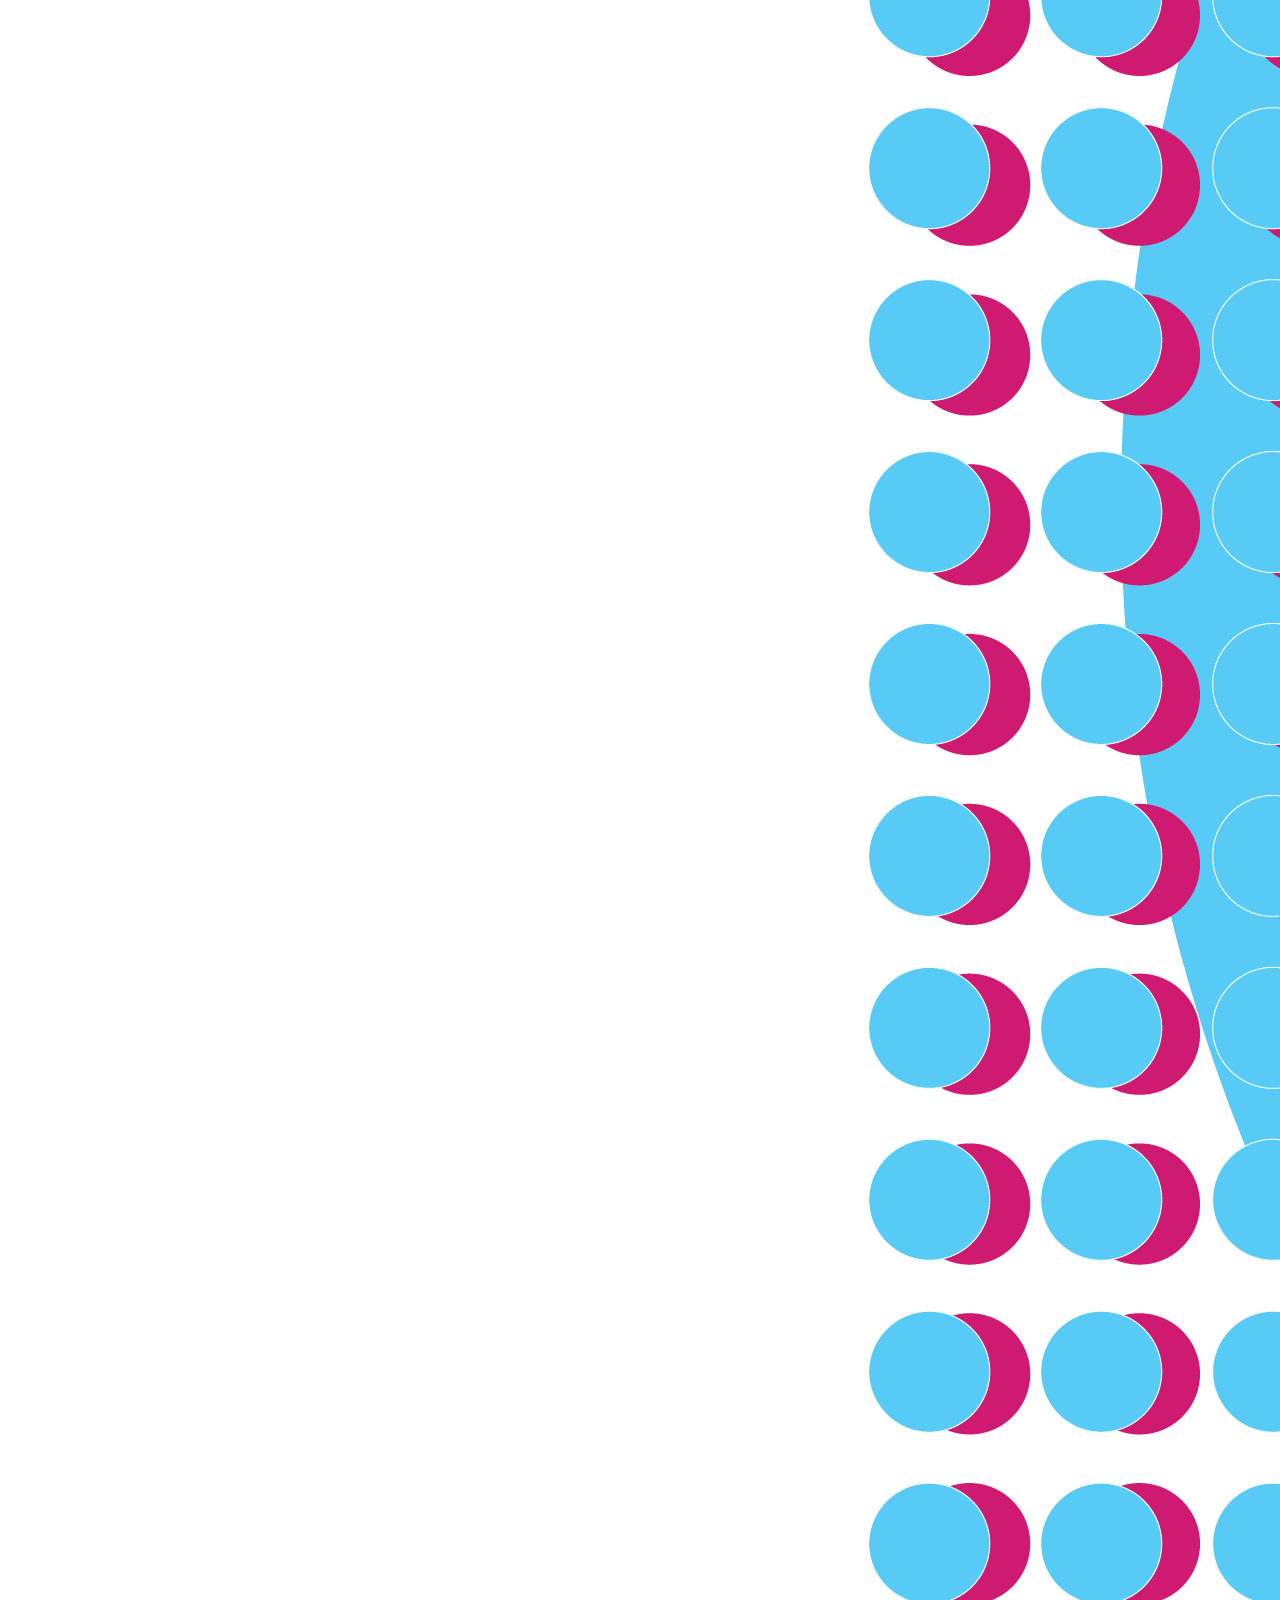
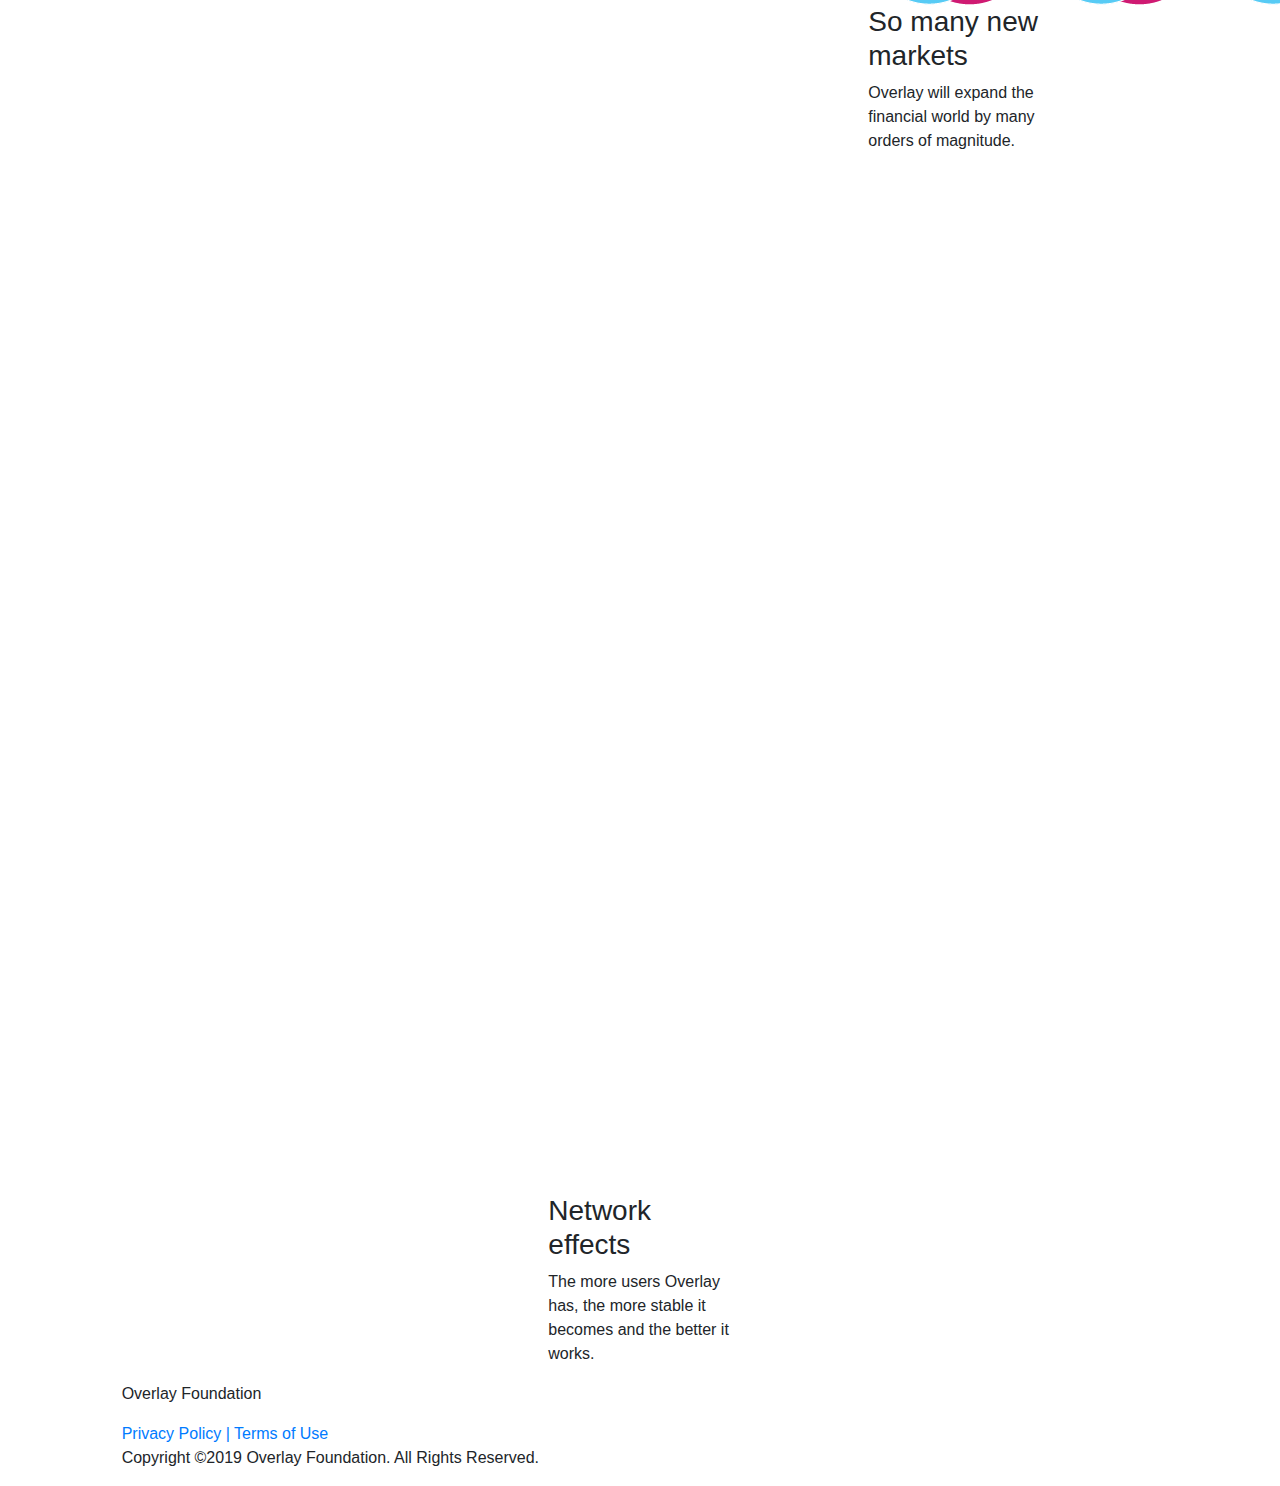
==== commit 937edf2c: "Update index.html" ====
--- a/index.html
+++ b/index.html
@@ -1,522 +1,323 @@
 <!DOCTYPE html>
-<html lang="en-US">
+<html lang="en">
 
 <head>
-  <meta name="viewport" content="width=device-width, initial-scale=1.0">
-  <title>Overlay</title>
-  <!-- css links -->
-  <link rel="stylesheet" type="text/css" href="main.css" />
-  <link rel="stylesheet" type="text/css" href="timeline.css" />
-  <!-- font links -->
-  <link href="https://fonts.googleapis.com/css?family=Open+Sans" rel="stylesheet">
-  <link href="https://fonts.googleapis.com/css?family=Dosis" rel="stylesheet">
-  <link rel="stylesheet" href="https://fonts.googleapis.com/icon?family=Material+Icons">
-
-  <!-- favicon -->
-  <link rel="icon" href="assets/images/favicon.png" type="image/png" />
-  <link rel="shortcut icon" href="favicon.ico" />
-
-  <!-- scripts -->
-  <script src="https://ajax.googleapis.com/ajax/libs/jquery/3.2.1/jquery.min.js"></script>
-  <script src="index.js"></script>
-
+    <title>Overlay Market</title>
+    <meta charset="utf-8">
+    <meta name="viewport" content="width=device-width, initial-scale=1">
+    <link rel="stylesheet" href="https://maxcdn.bootstrapcdn.com/bootstrap/4.3.1/css/bootstrap.min.css">
+    <script src="https://ajax.googleapis.com/ajax/libs/jquery/3.4.0/jquery.min.js"></script>
+    <script src="https://cdnjs.cloudflare.com/ajax/libs/popper.js/1.14.7/umd/popper.min.js"></script>
+    <script src="https://maxcdn.bootstrapcdn.com/bootstrap/4.3.1/js/bootstrap.min.js"></script>
+    <!-- css links -->
+    <link rel="stylesheet" type="text/css" href="index.css" />
+    <link rel="stylesheet" type="text/css" href="timeline.css" />
+    <!-- font links -->
+    <link href="https://fonts.googleapis.com/css?family=Open+Sans" rel="stylesheet">
+    <link href="https://fonts.googleapis.com/css?family=Dosis" rel="stylesheet">
+    <link rel="stylesheet" href="https://fonts.googleapis.com/icon?family=Material+Icons">
+
+    <!-- favicon -->
+    <link rel="icon" href="assets/images/favicon.png" type="image/png" />
+    <link rel="shortcut icon" href="favicon.ico" />
 </head>
 
-<!-- HEADER -->
-
-<div class="buffer12"></div>
-<div class="header">
-  <img id="logo.01" src="assets/images/overlay-logo05.png" alt="Overlay">
-</div>
-
-<!-- *********************** -->
-<!-- BODY -->
-<!-- *********************** -->
-
-
-
-
-
-
-<!--
-    <script>
-      var navbar = document.getElementById("navbar");
-      var smlogo = document.getElementById("small-logo");
-      var sticky = navbar.offsetTop;
-      
-      function navStick() {
-        if (window.scrollY >= sticky) {
-          navbar.classList.add("sticky"), smlogo.style.visibility = "visible"
-        } else {
-          navbar.classList.remove("sticky"), smlogo.style.visibility = "hidden"
-        }
-      }
-    </script>
-    -->
-
-
-<!-- *********************** -->
-<!-- FIRST HORIZONTAL BREAK -->
-<!-- *********************** -->
-
-<div class="content">
-
-  <!--
-  <div class="row">
-    <div class="col-3"></div>
-    <div class="col-6" id="main-top-whatis">
-      <div class="text_center">
-        <h4>
-          Overlay is the first ever
-          <br>
-          <b>universal trading machine</b>
-        </h4>
-      </div>
-      <div class="buffer4"></div>
-      <a href="#">
-        <p>
-          Join the Alpha
-        </p>
-      </a>
+<body>
+
+    <div class="container-fluid">
+        <!-- HEADER -->
+        <div class="buffer16"></div>
+
+        <div class="jumbotron-fluid jumbotron">
+            <div class="container">
+                <img src="assets/images/overlay-logo05.png" alt="Overlay">
+            </div>
+        </div>
+
+        <div class="buffer16"></div>
+
+        <div class="row">
+            <div class="col-sm-4"></div>
+            <div class="col-sm-4 text_center welcome">
+                <h4>Welcome to</h4>
+
+            </div>
+            <div class="col-sm-4"></div>
+        </div>
+
+        <div class="row">
+            <div class="col-sm-3"></div>
+            <div class="col-sm-6 text_center welcome">
+                <h2>The First Ever Protean Money</h2>
+            </div>
+            <div class="col-sm-3"></div>
+        </div>
+
+
+        <div class="buffer8"></div>
+
+
+        <div class="row">
+            <div class="col-sm-4"></div>
+            <div class="col-sm-4 text_center">
+                <a href="pdfs/WPv3.pdf" target="_blank" id="pdfs_links">
+                    <button>
+                        <p>
+                            Read the Whitepaper
+                        </p>
+                    </button>
+                </a>
+            </div>
+            <div class="col-sm-4"></div>
+        </div>
+
+    
+
+        <div class="buffer8"></div>
+
+        <div class="row">
+            <div class="col-sm-3"></div>
+            <div class="col-sm-6 text_center">
+                <h5>Overlay</h5>
+                <br>
+                <p id="intro_protean">
+                    A cryptocurrency that lets you buy
+                    <br> and sell nearly
+                    <i>any</i> streaming data...
+                </p>
+                <br>
+                <br>
+                <p id="intro_protean">
+                    recreates the dynamics of trading,
+                    <br> but without counterparties...
+                </p>
+                <br>
+                <br>
+                <p id="intro_protean">
+                    completely solves the liquidity problems
+                    <br> which beset similar systems.
+                </p>
+            </div>
+            <div class="col-sm-3"></div>
+        </div>
+
+        <div class="buffer12"></div>
+
+        <div class="row ">
+            <div class="col-sm-2"></div>
+            <div class="col-sm-8">
+                <div class="text_center">
+                    <h2>
+                        <b>An overlay on the preexisting world</b>
+                    </h2>
+                </div>
+                <div class="col-sm-2"></div>
+            </div>
+        </div>
+
+        <div class="buffer16"></div>
+
+        <div class="row">
+            <div class="col-sm-2"></div>
+            <div class="col-sm-3">
+                <img class="step_graphic" src="assets/images/step1.png" alt="">
+            </div>
+            <div class="col-sm-1"></div>
+            <div class="col-sm-4">
+                <h4 class="buffer16">
+                    <b>Step 1</b>
+                </h4>
+                <p>Using an oracle, any Overlay coin (OVL) holder can query a set of streaming data sources, such as the USD/EUR
+                    exchange rate, the Consumer Confidence Index, the number of albums sold by an artist last month, and
+                    so forth.
+                </p>
+            </div>
+            <div class="col-sm-2"></div>
+        </div>
+
+        <div class="buffer8"></div>
+
+        <div class="row">
+            <div class="col-sm-2"></div>
+            <div class="col-sm-3">
+                <img class="step_graphic" src="assets/images/step2.png" alt="">
+            </div>
+            <div class="col-sm-1"></div>
+            <div class="col-sm-4">
+                <h4 class="buffer16">
+                    <b>Step 2</b>
+                </h4>
+                <p>Any fraction of an OVL token can be locked to a single market price by opening a virtual trade, which is
+                    a buy or a sell of a market at whatever value the oracle yields for the data stream.
+                </p>
+            </div>
+            <div class="col-sm-2"></div>
+        </div>
+
+        <div class="buffer8"></div>
+
+        <div class="row">
+            <div class="col-sm-2"></div>
+            <div class="col-sm-3">
+                <img class="step_graphic" src="assets/images/step3.png" alt="">
+            </div>
+            <div class="col-sm-1"></div>
+            <div class="col-sm-4">
+                <h4 class="buffer16">
+                    <b>Step 3</b>
+                </h4>
+                <p>At a later time, the owner of those OVL can unlock them. The value of the data stream will be queried again,
+                    the difference in value between unlocking and locking time will be computed as a percentage return.
+                </p>
+            </div>
+            <div class="col-sm-2"></div>
+        </div>
+
+        <div class="buffer8"></div>
+
+        <div class="row">
+            <div class="col-sm-2"></div>
+            <div class="col-sm-3">
+                <img class="step_graphic" src="assets/images/step4.png" alt="">
+            </div>
+            <div class="col-sm-1"></div>
+            <div class="col-sm-4">
+                <h4 class="buffer16">
+                    <b>Step 4</b>
+                </h4>
+                <p>The original amount of locked OVL in the owner’s wallet will be increased or decreased by that percentage.
+                    OVL tokens are created and destroyed dynamically upon unlocking, and so a user’s net OVL worth depends
+                    on the quality of virtual trades that user makes.
+                </p>
+            </div>
+            <div class="col-sm-2"></div>
+        </div>
+
+        <div class="buffer8"></div>
+
+
+        <div class="buffer16"></div>
+
+        <div class="row">
+            <div class="col-sm-2"></div>
+            <div class="col-sm-8">
+                <div class="text_center">
+                    <h1>
+                        The Overlay system emancipates the user from counterparties, and yet recreates the dynamics of trading itself.
+                    </h1>
+                </div>
+                <div class="col-sm-2"></div>
+            </div>
+        </div>
+
+        <div class="buffer16"></div>
+
+        <div class="row">
+
+            <div class="col-sm-3"></div>
+            <div class="col-sm-6">
+                <div class="text_center">
+                    <h1>
+                        <b>A simple idea, with many benefits</b>
+                    </h1>
+                </div>
+                <div class="col-sm-3"></div>
+            </div>
+        </div>
+
+        <div class="buffer4"></div>
+
+        <div class="row">
+            <div class="col-sm-4"></div>
+            <div class="col-sm-4">
+                <h3>No liquidity problems</h3>
+                <p>Liquidity is a pain point in crypto and elsewhere. Overlay allows users to trade against a network, not a
+                    single counterparty.
+                </p>
+                <br>
+                <h3>Razor sharp fills</h3>
+                <p>Because there are no counterparties, there is no price impact. Any OVL trade, of any amount, settles at a
+                    single price.
+                </p>
+                <br>
+                <h3>Trade non-markets</h3>
+                <p>Global data sources and interest in monetizing data will continue to grow. Overlay allows pure data to be
+                    traded, creating financial instruments unavailable anywhere else.</p>
+                <br>
+                <h3>Low, even negative fees</h3>
+                <p>When the network is young, Overlay will pay users to trade. As the network matures, users pay a small fee
+                    (around .01% or even .005%) to trade.</p>
+                <br>
+                <h3>Escape OVL volatility</h3>
+                <p>Users have the option to take payouts in the equivalent of a fiat currency, rather than OVL. No matter what
+                    the OVL price does, the trade return is guaranteed. </p>
+                <br>
+            </div>
+
+            <div class="col-sm-4"></div>
+        </div>
+
+        <div class="buffer8"></div>
+
+        <!-- FUTURE OF MONETIZING DATA -->
+
+        <div class="row">
+            <div class="col-sm-3"></div>
+            <div class="col-sm-6">
+                <div class="text_center">
+                    <h1>
+                        <b>The future of monetizing data</b>
+                    </h1>
+                </div>
+                <div class="col-sm-3"></div>
+            </div>
+        </div>
+
+        <div class="buffer8"></div>
+
+        <div class="row market_features">
+            <div class=" col-sm-2"></div>
+            <div class="col-sm-2 ">
+                <img class="step_graphic" src="assets/images/mutable.png ">
+                <h3 class="text_center">A mutable stablecoin</h3>
+                <p class="text_center">OVL can track USD, EUR, RMB, allowing for cross-border payments in the equivalent of the payee’s currency.
+                </p>
+            </div>
+            <div class="col-sm-1"></div>
+            <div class="col-sm-2 ">
+                <img class="step_graphic" src="assets/images/stable.png ">
+                <h3 class="text_center">Network effects</h3>
+                <p class="text_center">The more users Overlay has, the more stable it becomes and the better it works.</p>
+            </div>
+            <div class="col-sm-1"></div>
+            <div class="col-sm-2 ">
+                <img class="step_graphic" src="assets/images/oc_full.png ">
+                <h3 class="text_center">So many new markets</h3>
+                <p class="text_center">Overlay will expand the financial world by many orders of magnitude.</p>
+            </div>
+            <div class="col-sm-2"></div>
+        </div>
+
+        <div class="buffer16"></div>
+        <div class="row footer">
+
+            <div class="col-1"></div>
+            <div class="col-8">
+                <p>Overlay Foundation</p>
+                <a href="#">Privacy Policy |</a>
+                <a href="#">Terms of Use</a>
+                <p>Copyright &copy2019 Overlay Foundation. All Rights Reserved. </p>
+            </div>
+            <div class="col-3"></div>
+
+
+        </div>
     </div>
-    <div class="col-3"></div>
-  </div>
-  -->
-  <div class="buffer6">
-  </div>
-  <br>
-  <div class="buffer4">
-  </div>
-  <br>
-
-  <div class="row block">
-
-    <div class="col-4"></div>
-    <div class="col-4">
-      <div class="text_center">
-        <br/>
-        <h3>Welcome to</h3>
-        <h2>The first ever protean money</h2>
-      </div>
+
+
     </div>
-    <div class="col-4"></div>
-  </div>
-  <div class="buffer4"></div>
-  <div class="row block">
-    <div class="col-4"></div>
-    <div class="col-4 text_center">
-      <h3>Overlay</h3>
-      <div class="protean-circle" id="protean1"></div>
-      <p id="intro_protean">
-        A cryptocurrency that lets you bet
-        <br> on nearly
-        <i>any</i> streaming data...
-      </p>
-      <br>
-      <br>
-      <div class="protean-circle" id="protean2"></div>
-      <p id="intro_protean">
-        recreates the dynamics of trading,
-        <br> but
-        <b>without counterparties...</b>
-      </p>
-      <br>
-      <br>
-      <div class="protean-circle" id="protean3"></div>
-      <p id="intro_protean">
-        completely solves the liquidity problems
-        <br> which beset similar systems.
-      </p>
-    </div>
-    <div class="col-4"></div>
-
-
-  </div>
-  <div class="buffer4"></div>
-  <div class="row">
-    <div class="col-4"></div>
-    <div class="col-4">
-      <div class="text_center">
-        <button>
-          <p>
-            <a href="pdfs/WPv3.pdf" target="_blank" id="pdfs_links">Read the Whitepaper</a>
-          </p>
-        </button>
-      </div>
-      <div class="col-4"></div>
-    </div>
-  </div>
-
-  <div class="buffer4"></div>
-  <br>
-
-  <!--------------------------------------->
-  <!--An overlay on the preexisting world-->
-  <!-------------------------------------->
-
-  <div class="buffer4"></div>
-
-  <div class="row block">
-
-    <div class="col-4"></div>
-    <div class="col-4">
-      <div class="text_center">
-        <h1>
-          <b>An overlay on the preexisting world</b>
-        </h1>
-      </div>
-      <div class="col-4"></div>
-    </div>
-  </div>
-  <div class="buffer4"></div>
-
-  <div class="row block block_exp_1">
-    <div class="col-2"></div>
-    <div class="col-4">
-      <img src="assets/images/step1.1.png">
-    </div>
-    <div class="col-3">
-      <h3>
-        <b>Step 1</b>
-      </h3>
-      <p>Using an oracle, any Overlay coin (OVL) holder can query a set of streaming data sources, such as the USD/EUR exchange
-        rate, the Consumer Confidence Index, the number of albums sold by an artist last month, and so forth.
-      </p>
-    </div>
-    <div class="col-3"></div>
-  </div>
-  <div class="buffer8"></div>
-
-  <div class="row block block_exp_1">
-    <div class="col-3"></div>
-    <div class="col-3">
-      <h3>
-        <b>Step 2</b>
-      </h3>
-      <p>Any fraction of an OVL token can be locked to a single market price by opening a virtual trade, which is a buy or a
-        sell of a market at whatever value the oracle yields for the data stream.
-      </p>
-    </div>
-    <div class="col-4">
-      <img src="assets/images/step2.png">
-    </div>
-    <div class="col-2"></div>
-  </div>
-  <div class="buffer8"></div>
-
-  <div class="row block block_exp_1">
-    <div class="col-2"></div>
-    <div class="col-4">
-      <img src="assets/images/step3.png">
-    </div>
-    <div class="col-3">
-      <h3>
-        <b>Step 3</b>
-      </h3>
-      <p>At a later time, the owner of those OVL can unlock them. The value of the data stream will be queried again, the difference
-        in value between unlocking and locking time will be computed as a percentage return.
-      </p>
-    </div>
-    <div class="col-3"></div>
-  </div>
-  <div class="buffer8"></div>
-  <div class="row block block_exp_1">
-    <div class="col-3 "></div>
-    <div class="col-3">
-      <h3>
-        <b>Step 4</b>
-      </h3>
-      <p>The original amount of locked OVL in the owner’s wallet will be increased or decreased by that percentage. OVL tokens
-        are created and destroyed dynamically upon unlocking, and so a user’s net OVL worth depends on the quality of virtual
-        trades that user makes.</p>
-    </div>
-    <div class="col-4">
-      <img src="assets/images/step4.png">
-    </div>
-    <div class="col-2"></div>
-  </div>
-  <div class="buffer16"></div>
-
-  <div class="row block">
-
-    <div class="col-3"></div>
-    <div class="col-6">
-      <div class="text_center">
-        <h1>
-          The Overlay system emancipates the user from counterparties, and yet recreates the dynamics of trading itself.
-        </h1>
-      </div>
-      <div class="col-3"></div>
-    </div>
-  </div>
-
-  <div class="buffer16"></div>
-
-  <!-------------------------------------->
-  <!--A simple idea with many consequences-->
-  <!-------------------------------------->
-
-  <div class="block_future">
-
-    <div class="row block">
-
-      <div class="col-3"></div>
-      <div class="col-6">
-        <div class="text_center">
-          <h1>
-            <b>A simple idea, with many benefits</b>
-          </h1>
-        </div>
-        <div class="col-3"></div>
-      </div>
-    </div>
-
-    <div class="row block">
-      <div class="col-3"></div>
-      <div class="col-3">
-        <h3>No liquidity problems</h3>
-        <p>Liquidity is a pain point in crypto and elsewhere. Overlay allows users to trade against a network, not a single
-          counterparty.
-        </p>
-        <h3>Razor sharp fills</h3>
-        <p>Because there are no counterparties, there is no price impact. Any OVL trade, of any amount, settles at a single
-          price.
-        </p>
-        <h3>Trade non-markets</h3>
-        <p>Global data sources and interest in monetizing data will continue to grow. Overlay allows pure data to be traded,
-          creating financial instruments unavailable anywhere else.</p>
-        <h3>Low, even negative fees</h3>
-        <p>When the network is young, Overlay will pay users to trade. As the network matures, users pay a small fee (around
-          .01% or even .005%) to trade.</p>
-        <h3>Escape OVL volatility</h3>
-        <p>Users have the option to take payouts in the equivalent of a fiat currency, rather than OVL. No matter what the OVL
-          price does, the trade return is guaranteed. </p>
-      </div>
-      <div class="col-6" id="stacked">
-        <img src="assets/images/stacked.png">
-      </div>
-    </div>
-
-    <div class="buffer8"></div>
-    <div class="row">
-      <div class="col-4"></div>
-      <div class="col-4">
-        <div class="text_center">
-          <button>
-            <p>
-              <a href="pdfs/WPv3.pdf" target="_blank" id="pdfs_links">Whitepaper</a>
-            </p>
-          </button>
-        </div>
-        <div class="col-4"></div>
-      </div>
-    </div>
-    <!-- FUTURE OF MONETIZING DATA -->
-
-    <div class="row">
-      <div class="col-4"></div>
-      <div class="col-4">
-        <div class="text_center">
-          <h1>
-            <b>The future of monetizing data</b>
-          </h1>
-        </div>
-        <div class="col-4"></div>
-      </div>
-    </div>
-
-    <div class="row use_cases" id="test-cases">
-      <div class="col-2"></div>
-      <div class="col-8 margin-bottom-80">
-        <ul>
-          <li>
-            <img src="assets/images/mutable.png">
-            <h3>A mutable stablecoin</h3>
-            <p>OVL can track USD, EUR, RMB, allowing for cross-border payments in the equivalent of the payee’s currency. </p>
-          </li>
-          <li>
-            <img src="assets/images/stable.png">
-            <h3>Network effects</h3>
-            <p>The more users Overlay has, the more stable it becomes and the better it works.</p>
-          </li>
-          <li>
-            <img src="assets/images/oc_full.png">
-            <h3>So many new markets</h3>
-            <p>Overlay will expand the financial world by many orders of magnitude.</p>
-          </li>
-        </ul>
-      </div>
-      <div class="col-2"></div>
-
-    </div>
-  </div>
-
-  <!--END OF BLOCK FUTURE-->
-
-  <div class="buffer8"></div>
-  <br>
-
-  <!-- *********************** -->
-  <!-- TIMELINE -->
-  <!-- *********************** -->
-  <!-- *********************** 
-  <div class="row">
-
-    <div class="col-4"></div>
-    <div class="col-4">
-      <div class="text_center">
-        <h3>
-          <b>Trajectory</b>
-        </h3>
-      </div>
-      <div class="col-4"></div>
-    </div>
-  </div>
-
-  <div class="row">
-    <div class="col-3"></div>
-    <div class="col-6">
-      <table id="roadmap-table">
-        <tr>
-          <th>
-            <td class="timeline-bubble">
-              <div>
-                <h3>Goal 1</h3>
-                <b>
-                  <p>Secure funding</p>
-                </b>
-                <p>The more users Overlay has, the more stable it becomes and the better it works.</p>
-              </div>
-            </td>
-          </th>
-          <th>
-            <td class="timeline-bubble">
-              <div>
-                <h3>Goal 2</h3>
-                <b>
-                  <p>Develop MVP of Overlay Market</p>
-                </b>
-                <p>The more users Overlay has, the more stable it becomes and the better it works.</p>
-              </div>
-            </td>
-          </th>
-          <th>
-            <td class="timeline-bubble">
-              <div>
-                <h3>Goal 3</h3>
-                <b>
-                  <p>Test relentlessly</p>
-                </b>
-                <p>The more users Overlay has, the more stable it becomes and the better it works.</p>
-              </div>
-            </td>
-          </th>
-          <th>
-            <td class="timeline-bubble">
-              <div>
-                <h3>Goal 4</h3>
-                <b>
-                  <p>Broadcast Overlay</p>
-                </b>
-                <p>The more users Overlay has, the more stable it becomes and the better it works.</p>
-              </div>
-            </td>
-          </th>
-          <th>
-            <td class="timeline-bubble">
-              <div>
-                <h3>Goal 5</h3>
-                <b>
-                  <p>Broadcast Overlay</p>
-                </b>
-                <p>The more users Overlay has, the more stable it becomes and the better it works.</p>
-              </div>
-            </td>
-          </th>
-          <th>
-            <td class="timeline-bubble">
-              <div>
-                <h3>Goal 6</h3>
-                <b>
-                  <p>Broadcast Overlay</p>
-                </b>
-                <p>The more users Overlay has, the more stable it becomes and the better it works.</p>
-              </div>
-            </td>
-          </th>
-          <th>
-            <td class="timeline-bubble">
-              <div>
-                <h3>Goal 7</h3>
-                <b>
-                  <p>Broadcast Overlay</p>
-                </b>
-                <p>The more users Overlay has, the more stable it becomes and the better it works.</p>
-              </div>
-            </td>
-          </th>
-          <th></th>
-        </tr>
-      </table>
-
-    </div>
-    <div class="col-3"></div>
-  </div>
-
-
- 
-  <div class="buffer16"></div>
-  <br>
--->
-
-  <!-- *********************** -->
-  <!-- UPDATES -->
-  <!-- *********************** 
-
-  <div class="sign_up">
-    <div class="row">
-      <div class="col-4"></div>
-      <div class="col-4">
-        <div class="text_center">
-          <h3>
-            Get the latest Overlay updates via email
-          </h3>
-        </div>
-        <div class="col-4"></div>
-      </div>
-    </div>
-    <div class="row">
-      <div class="col-4"></div>
-      <div class="col-4">
-
-        <div class="col-4"></div>
-      </div>
-    </div>
-  </div>
-  -->
-
-  <!-- *********************** -->
-  <!-- FOOTER -->
-  <!-- *********************** -->
-
-
-  <div class="row footer">
-
-
-    <div class="col-1"></div>
-    <div class="col-8">
-      <p>Overlay Foundation</p>
-      <a href="#">Privacy Policy |</a>
-      <a href="#">Terms of Use</a>
-      <p>Copyright &copy2018 Overlay Foundation. All Rights Reserved. </p>
-    </div>
-    <div class="col-3"></div>
-
-
-  </div>
-  <!-- close .content div-->
-</div>
+
+
 </body>
 
-
-</html>+</html>
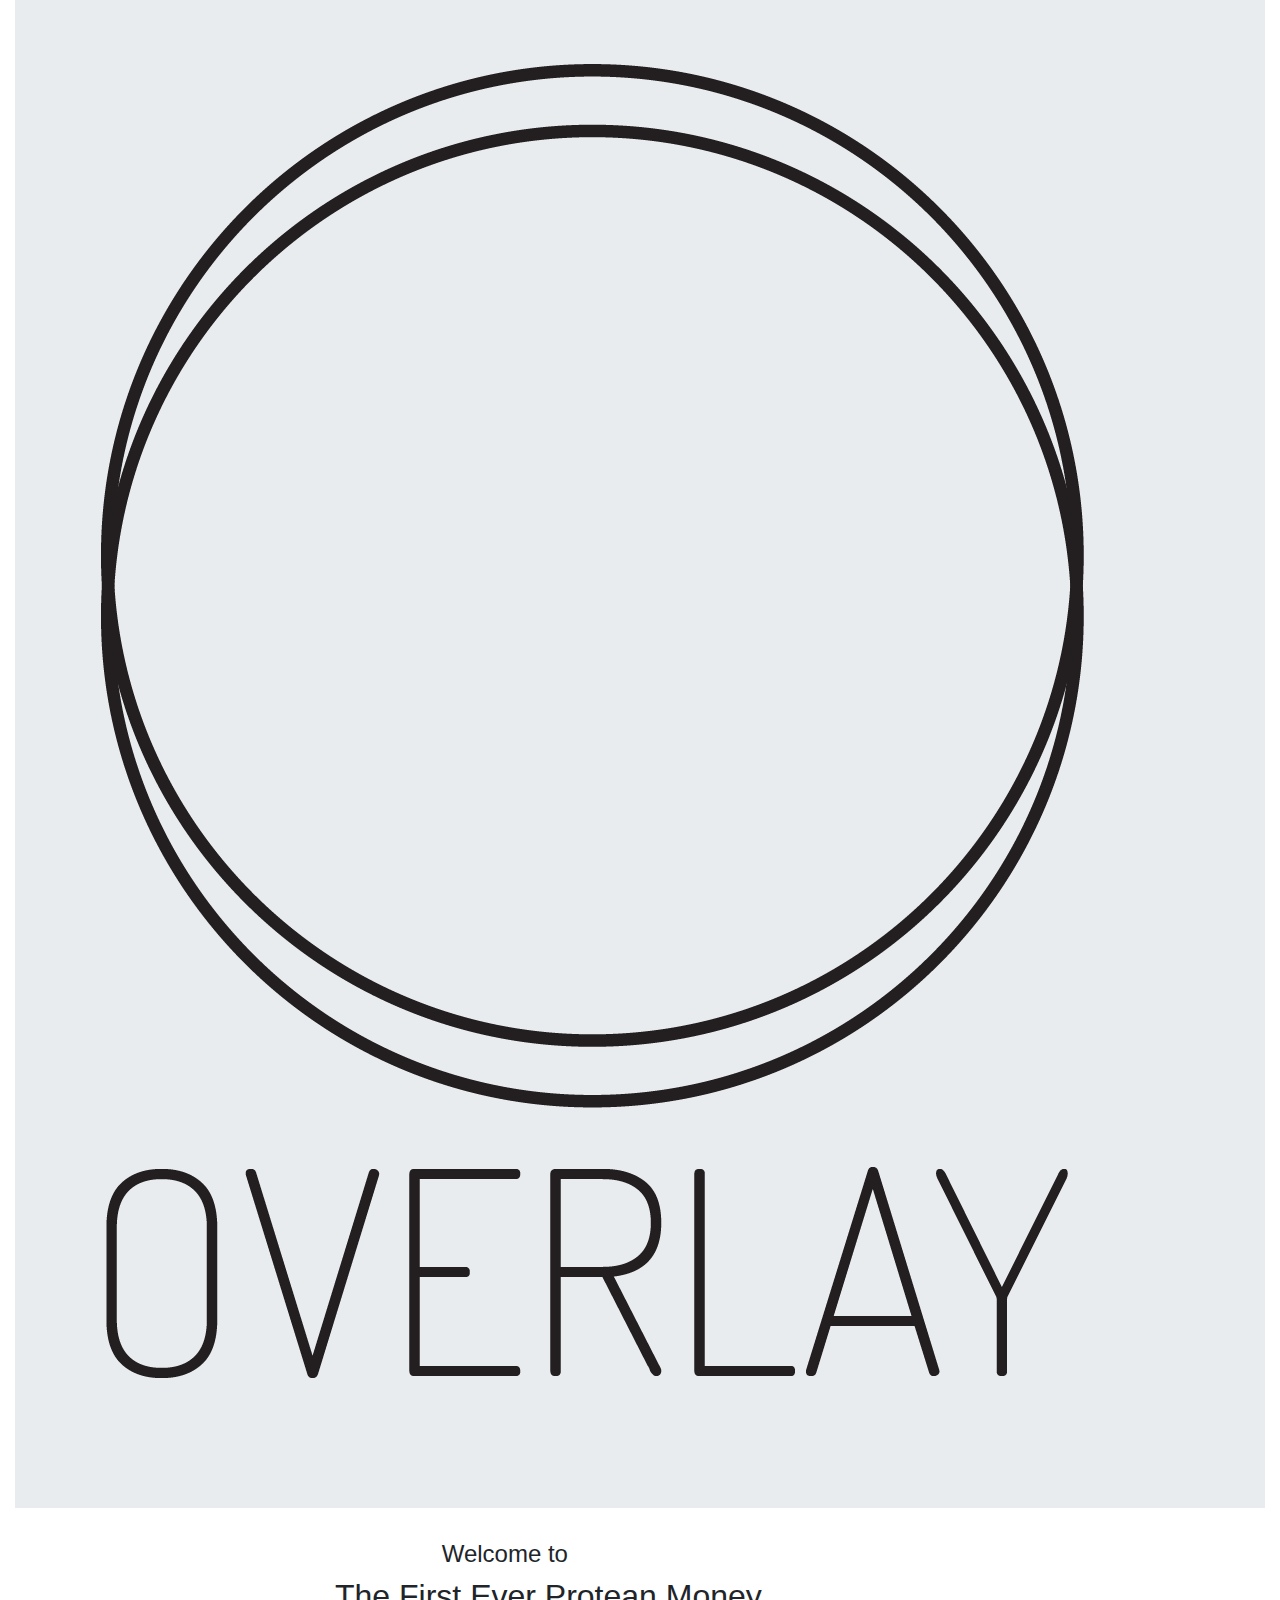
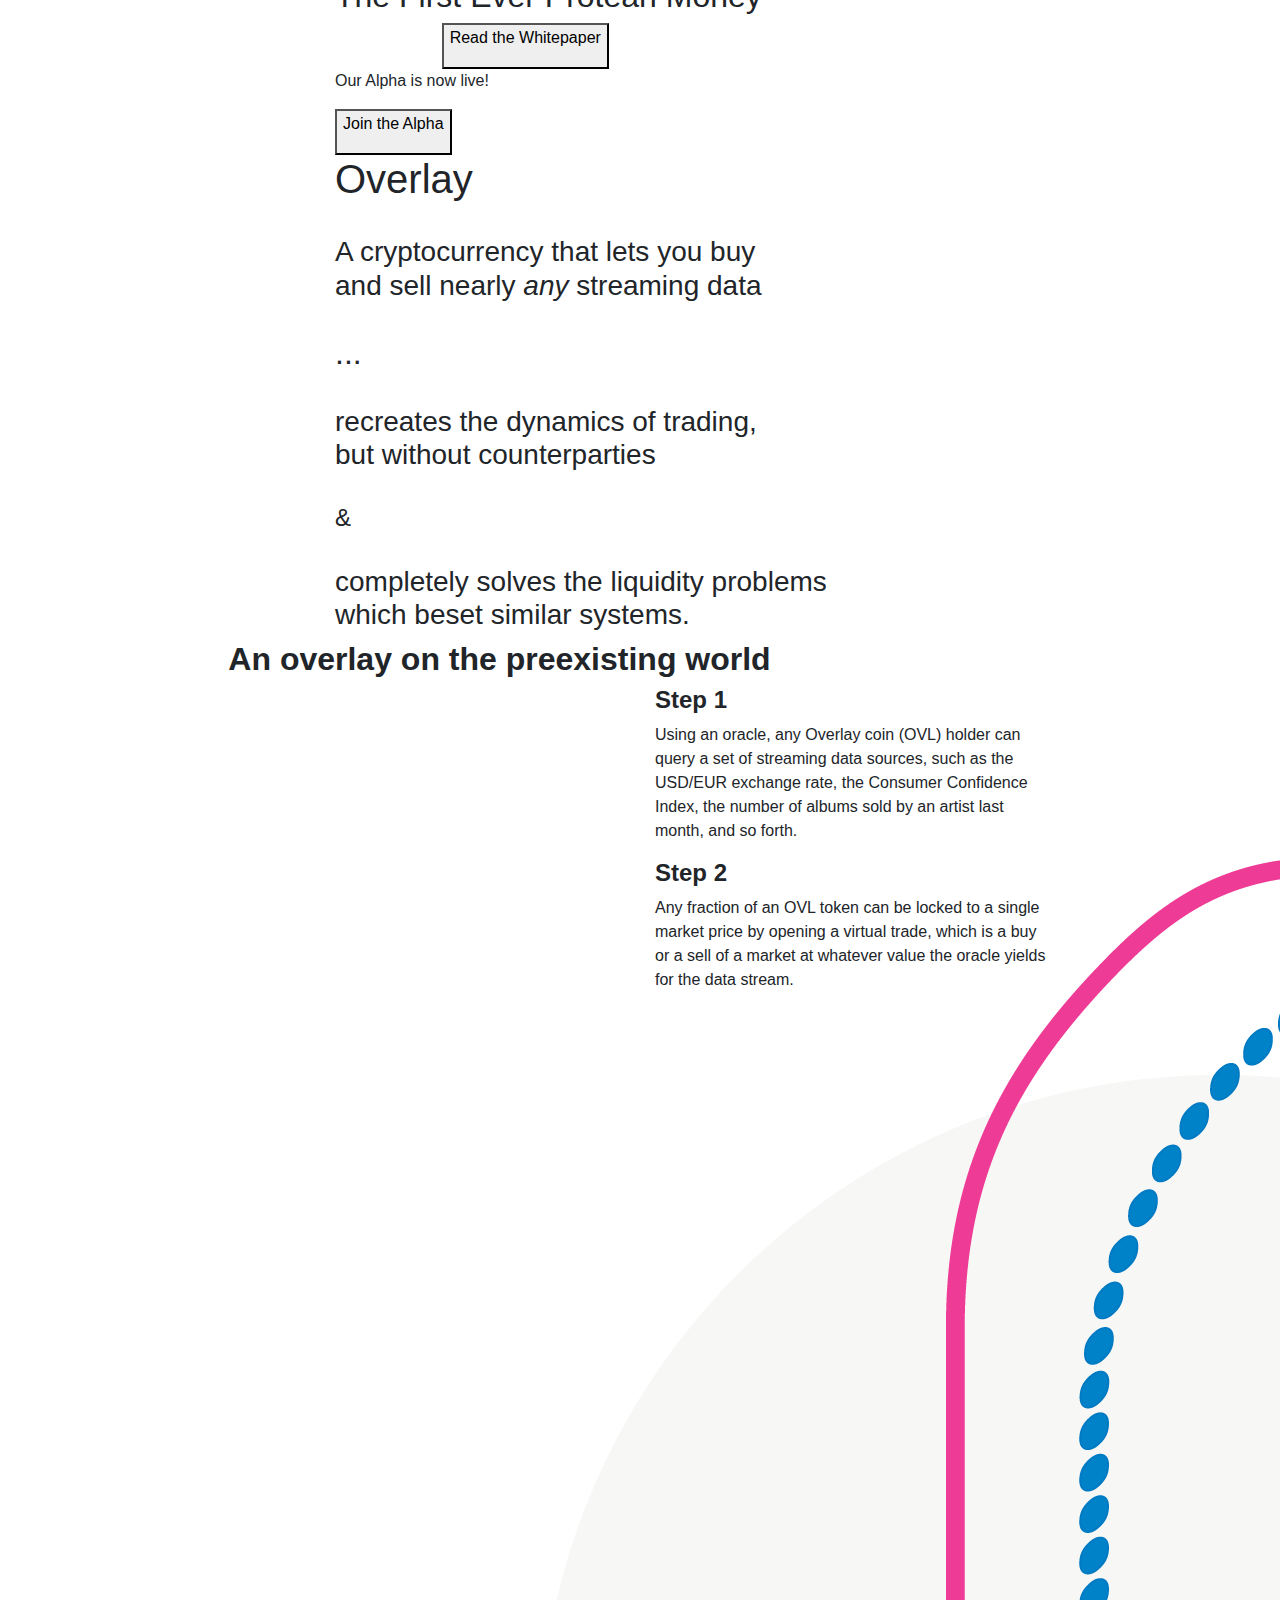
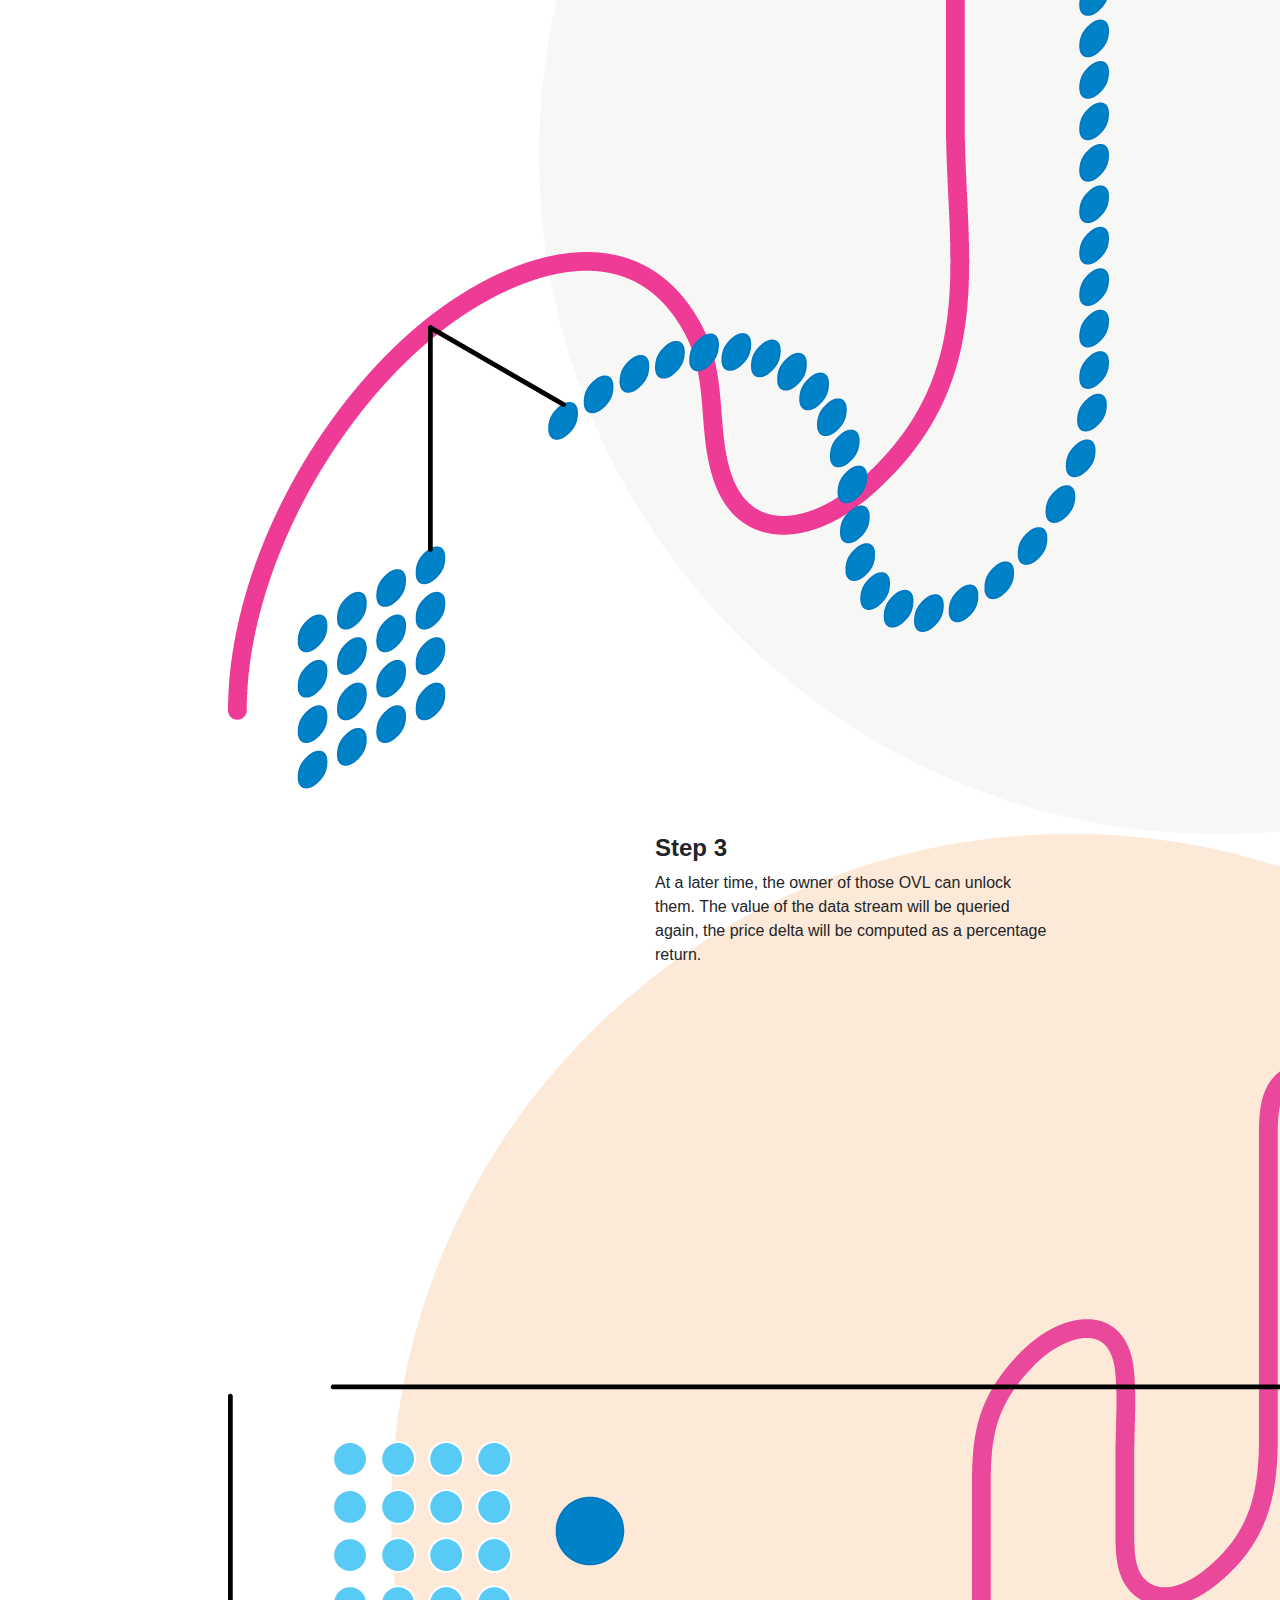
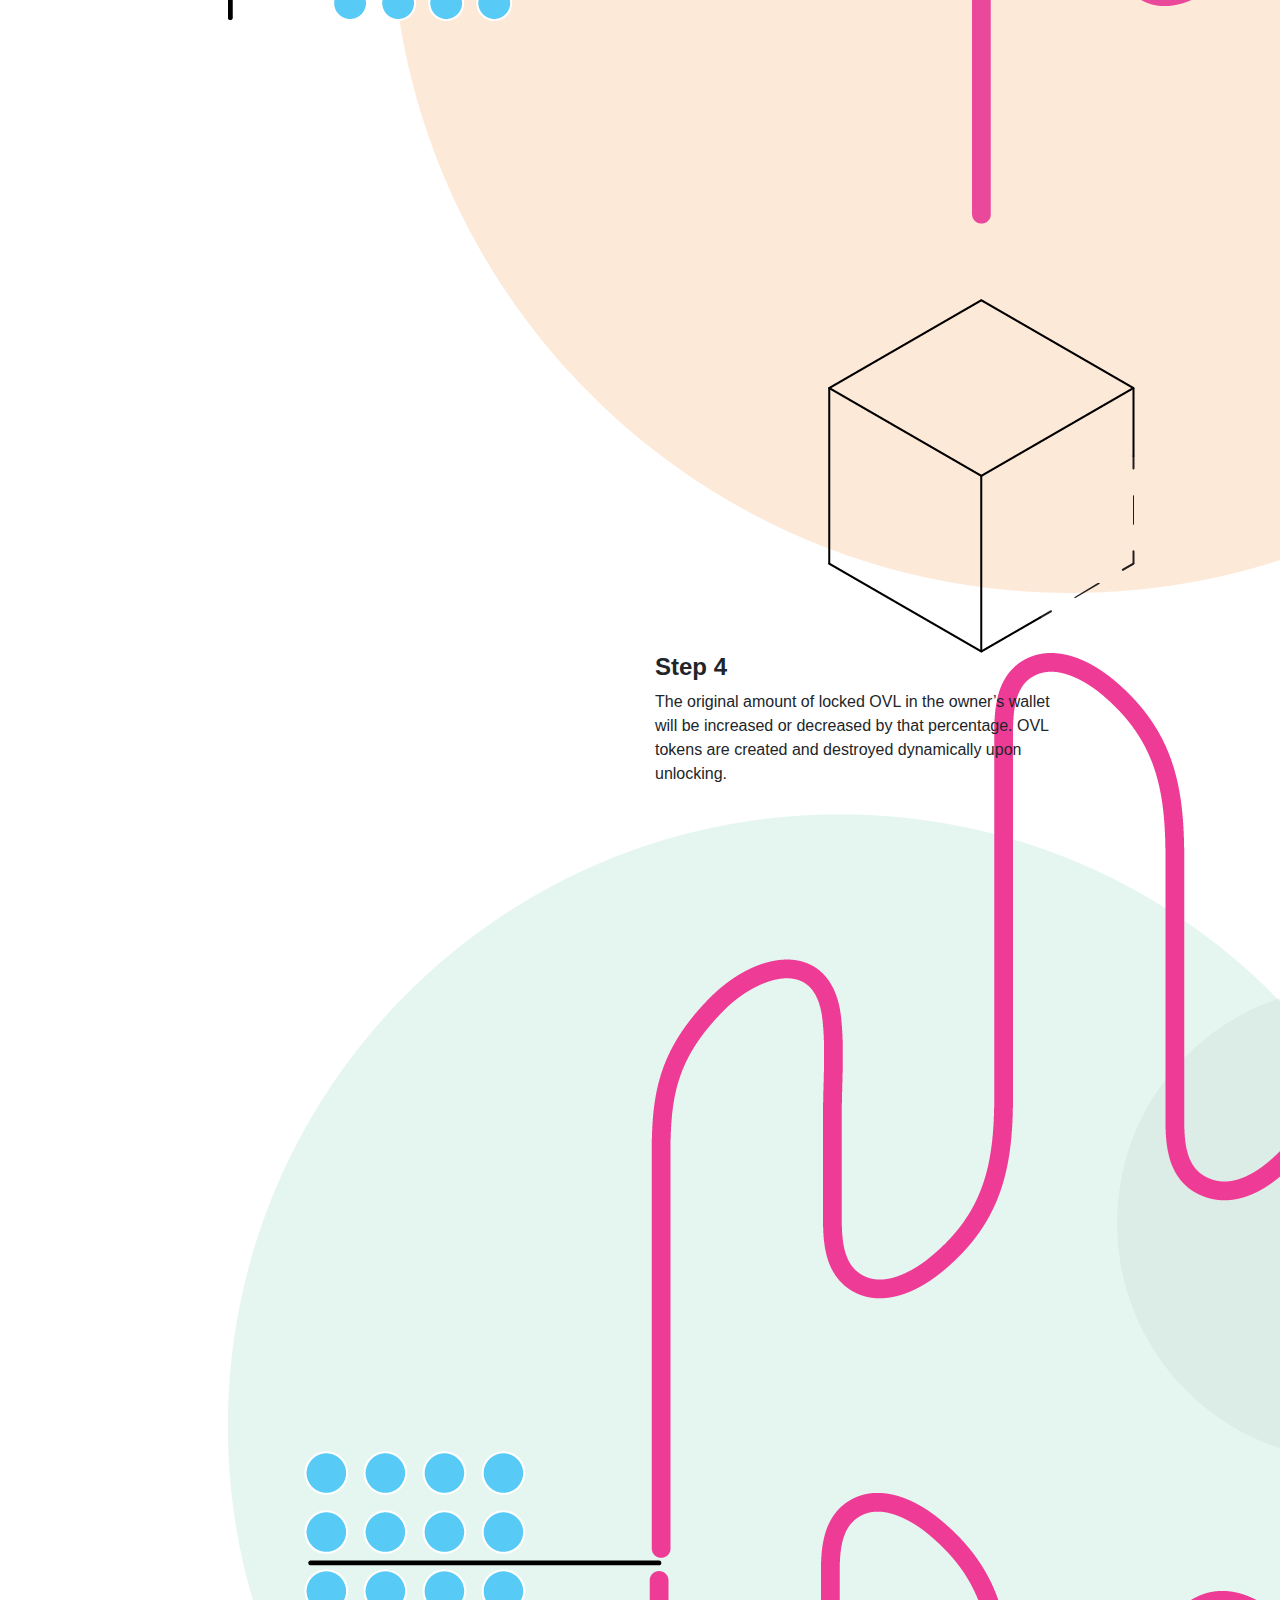
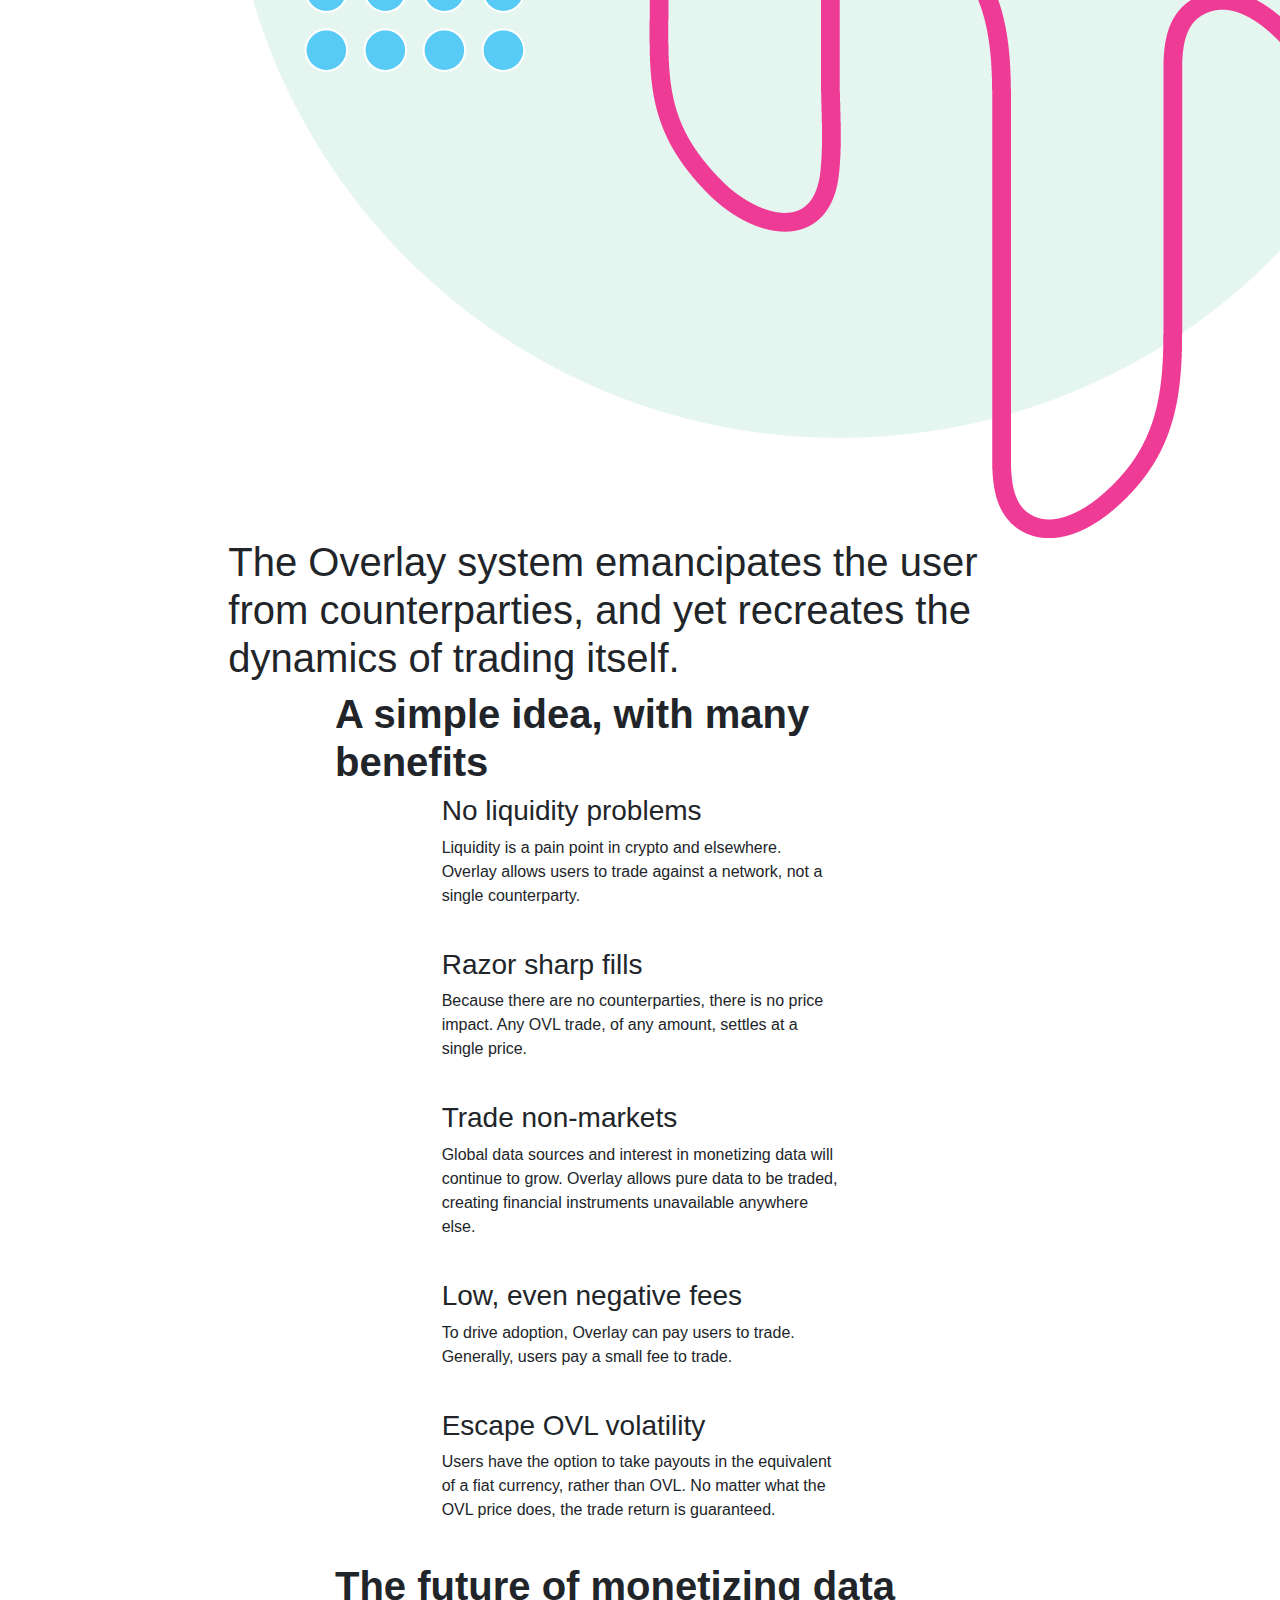
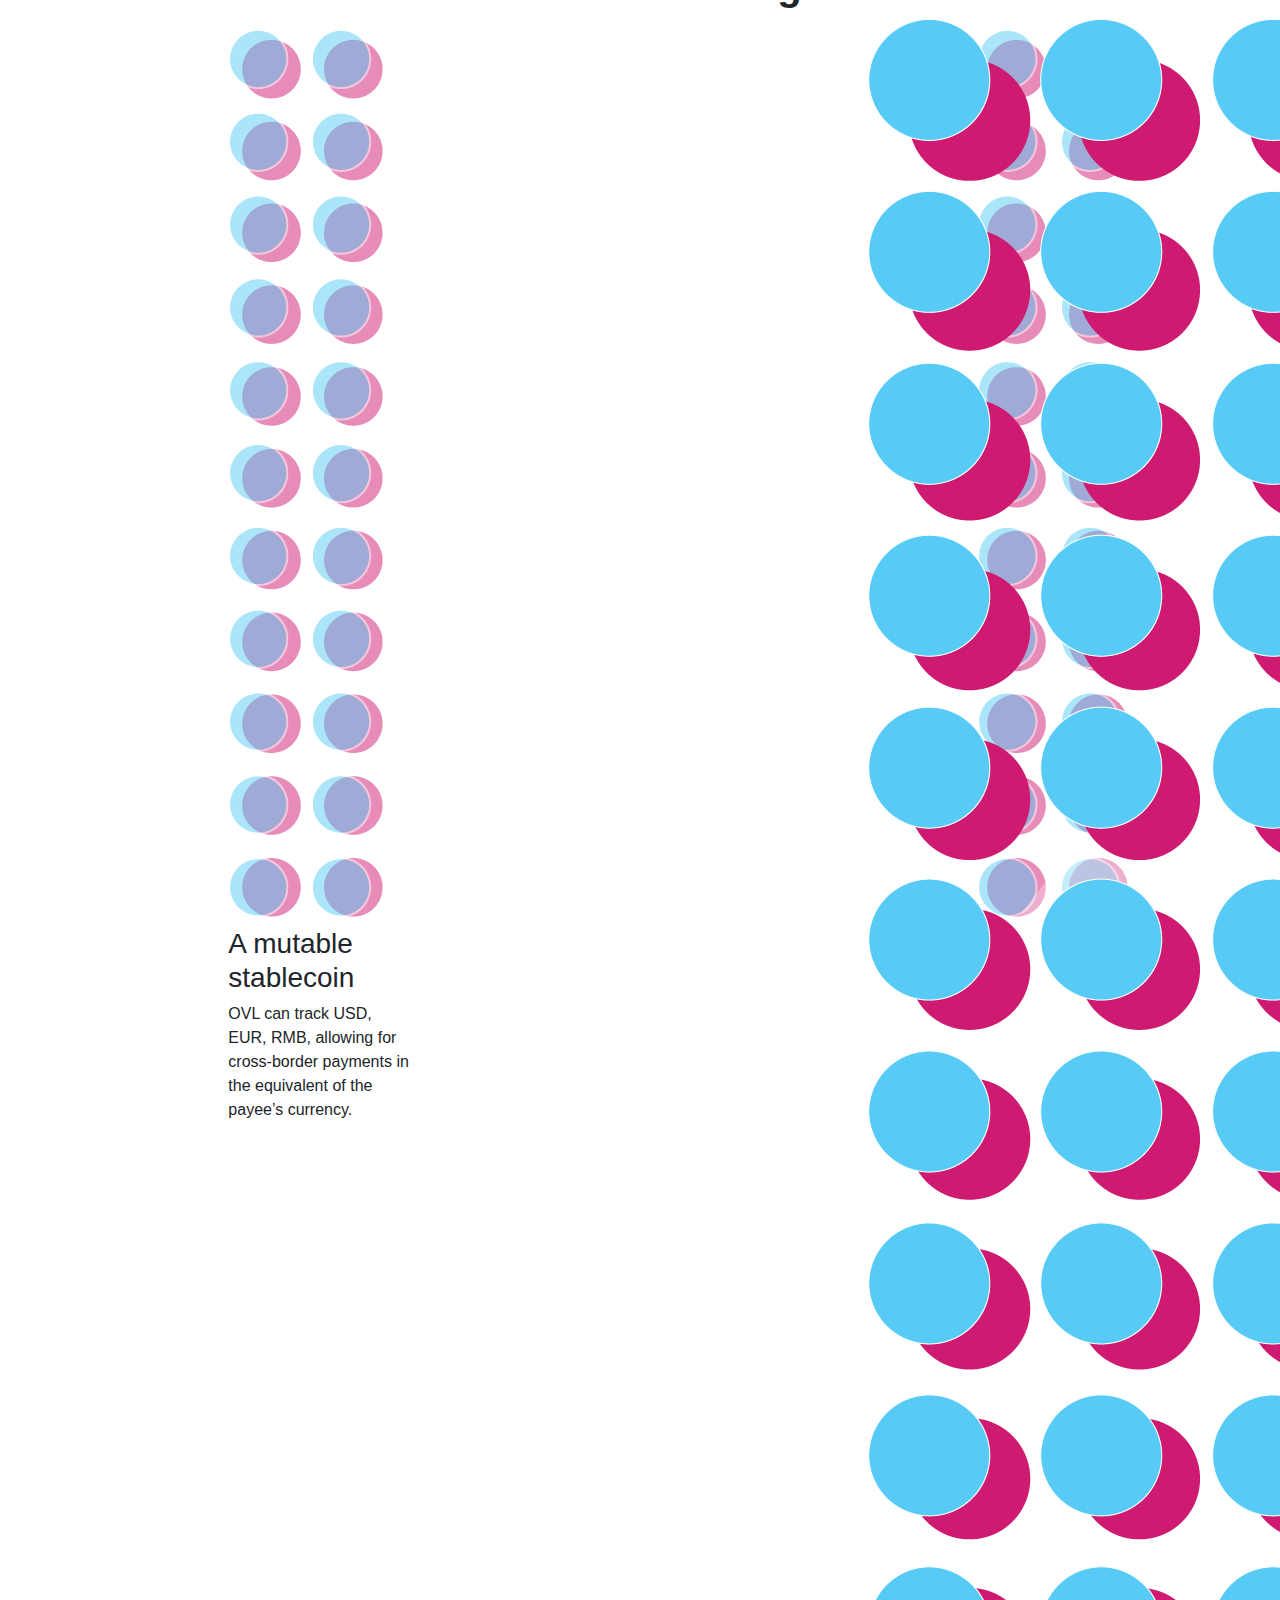
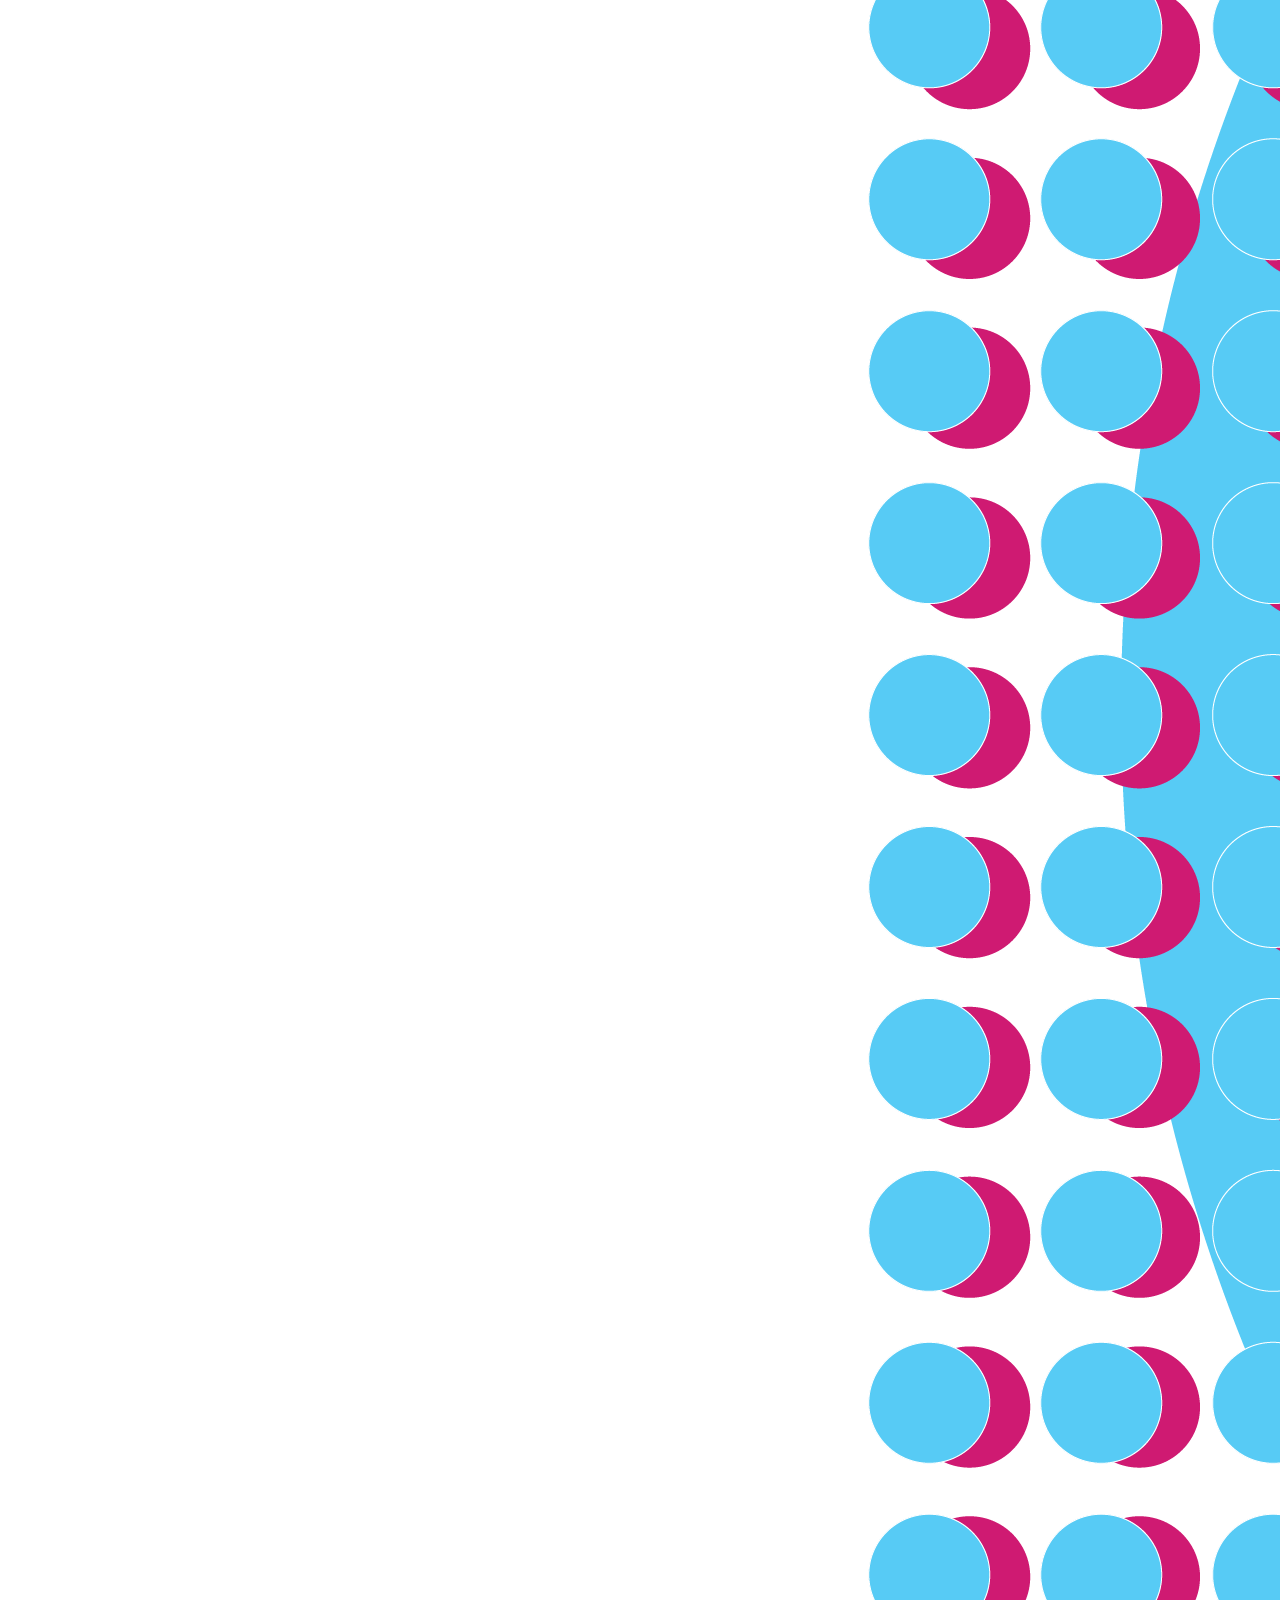
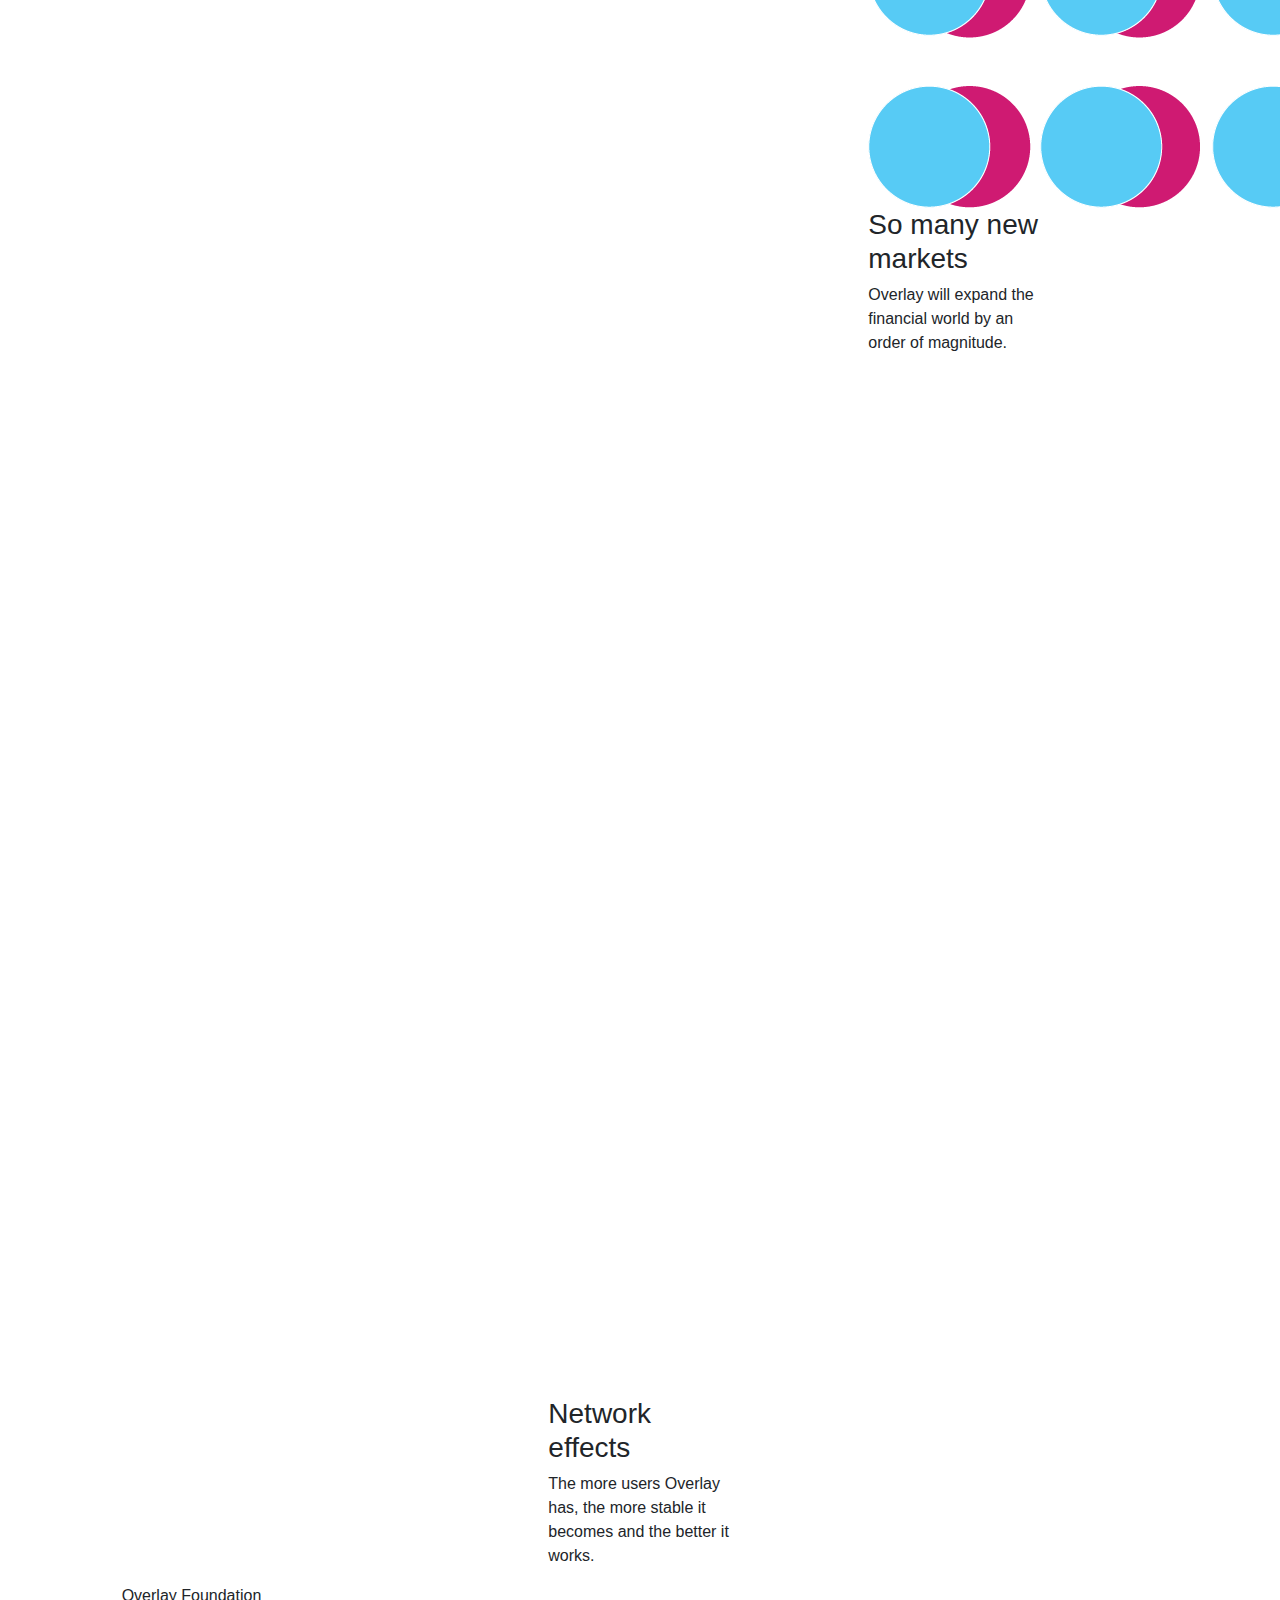
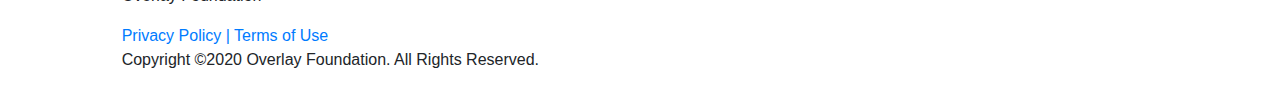
==== commit 159a1a76: "new edits" ====
--- a/index.html
+++ b/index.html
@@ -71,37 +71,55 @@
             <div class="col-sm-4"></div>
         </div>
 
-    
-
-        <div class="buffer8"></div>
+        <div class="buffer4"></div>
 
         <div class="row">
             <div class="col-sm-3"></div>
             <div class="col-sm-6 text_center">
-                <h5>Overlay</h5>
-                <br>
-                <p id="intro_protean">
+                <p>Our Alpha is now live!</p>
+                <a href="https://overlay.exchange" target="_blank" id="pdfs_links">
+                    <button class="alpha-invite-button">
+                        <p>
+                            Join the Alpha
+                        </p>
+                    </button>
+                </a>
+            </div>
+            <div class="col-sm-3"></div>
+        </div>
+
+
+        <div class="buffer8"></div>
+
+        <div class="row">
+            <div class="col-sm-3"></div>
+            <div class="col-sm-6 text_center">
+                <h1>Overlay</h1>
+                <br>
+                <h3 id="intro_protean">
                     A cryptocurrency that lets you buy
                     <br> and sell nearly
-                    <i>any</i> streaming data...
-                </p>
-                <br>
-                <br>
-                <p id="intro_protean">
+                    <i>any</i> streaming data
+                </h3>
+                <br>
+                <h2>...</h2>
+                <br>
+                <h3 id="intro_protean">
                     recreates the dynamics of trading,
-                    <br> but without counterparties...
-                </p>
-                <br>
-                <br>
-                <p id="intro_protean">
+                    <br> but without counterparties
+                </h3>
+                <br>
+                <h4>&</h4>
+                <br>
+                <h3 id="intro_protean">
                     completely solves the liquidity problems
                     <br> which beset similar systems.
-                </p>
-            </div>
-            <div class="col-sm-3"></div>
-        </div>
-
-        <div class="buffer12"></div>
+                </h3>
+            </div>
+            <div class="col-sm-3"></div>
+        </div>
+
+        <div class="buffer16"></div>
 
         <div class="row ">
             <div class="col-sm-2"></div>
@@ -115,7 +133,7 @@
             </div>
         </div>
 
-        <div class="buffer16"></div>
+        <div class="buffer4"></div>
 
         <div class="row">
             <div class="col-sm-2"></div>
@@ -127,7 +145,8 @@
                 <h4 class="buffer16">
                     <b>Step 1</b>
                 </h4>
-                <p>Using an oracle, any Overlay coin (OVL) holder can query a set of streaming data sources, such as the USD/EUR
+                <p>Using an oracle, any Overlay coin (OVL) holder can query a set of streaming data sources, such as the
+                    USD/EUR
                     exchange rate, the Consumer Confidence Index, the number of albums sold by an artist last month, and
                     so forth.
                 </p>
@@ -147,7 +166,8 @@
                 <h4 class="buffer16">
                     <b>Step 2</b>
                 </h4>
-                <p>Any fraction of an OVL token can be locked to a single market price by opening a virtual trade, which is
+                <p>Any fraction of an OVL token can be locked to a single market price by opening a virtual trade, which
+                    is
                     a buy or a sell of a market at whatever value the oracle yields for the data stream.
                 </p>
             </div>
@@ -166,8 +186,9 @@
                 <h4 class="buffer16">
                     <b>Step 3</b>
                 </h4>
-                <p>At a later time, the owner of those OVL can unlock them. The value of the data stream will be queried again,
-                    the difference in value between unlocking and locking time will be computed as a percentage return.
+                <p>At a later time, the owner of those OVL can unlock them. The value of the data stream will be queried
+                    again,
+                    the price delta will be computed as a percentage return.
                 </p>
             </div>
             <div class="col-sm-2"></div>
@@ -185,9 +206,9 @@
                 <h4 class="buffer16">
                     <b>Step 4</b>
                 </h4>
-                <p>The original amount of locked OVL in the owner’s wallet will be increased or decreased by that percentage.
-                    OVL tokens are created and destroyed dynamically upon unlocking, and so a user’s net OVL worth depends
-                    on the quality of virtual trades that user makes.
+                <p>The original amount of locked OVL in the owner’s wallet will be increased or decreased by that
+                    percentage.
+                    OVL tokens are created and destroyed dynamically upon unlocking.
                 </p>
             </div>
             <div class="col-sm-2"></div>
@@ -203,7 +224,8 @@
             <div class="col-sm-8">
                 <div class="text_center">
                     <h1>
-                        The Overlay system emancipates the user from counterparties, and yet recreates the dynamics of trading itself.
+                        The Overlay system emancipates the user from counterparties, and yet recreates the dynamics of
+                        trading itself.
                     </h1>
                 </div>
                 <div class="col-sm-2"></div>
@@ -231,25 +253,29 @@
             <div class="col-sm-4"></div>
             <div class="col-sm-4">
                 <h3>No liquidity problems</h3>
-                <p>Liquidity is a pain point in crypto and elsewhere. Overlay allows users to trade against a network, not a
+                <p>Liquidity is a pain point in crypto and elsewhere. Overlay allows users to trade against a network,
+                    not a
                     single counterparty.
                 </p>
                 <br>
                 <h3>Razor sharp fills</h3>
-                <p>Because there are no counterparties, there is no price impact. Any OVL trade, of any amount, settles at a
+                <p>Because there are no counterparties, there is no price impact. Any OVL trade, of any amount, settles
+                    at a
                     single price.
                 </p>
                 <br>
                 <h3>Trade non-markets</h3>
-                <p>Global data sources and interest in monetizing data will continue to grow. Overlay allows pure data to be
+                <p>Global data sources and interest in monetizing data will continue to grow. Overlay allows pure data
+                    to be
                     traded, creating financial instruments unavailable anywhere else.</p>
                 <br>
                 <h3>Low, even negative fees</h3>
-                <p>When the network is young, Overlay will pay users to trade. As the network matures, users pay a small fee
-                    (around .01% or even .005%) to trade.</p>
+                <p>To drive adoption, Overlay can pay users to trade. Generally, users pay a small
+                    fee to trade.</p>
                 <br>
                 <h3>Escape OVL volatility</h3>
-                <p>Users have the option to take payouts in the equivalent of a fiat currency, rather than OVL. No matter what
+                <p>Users have the option to take payouts in the equivalent of a fiat currency, rather than OVL. No
+                    matter what
                     the OVL price does, the trade return is guaranteed. </p>
                 <br>
             </div>
@@ -280,20 +306,22 @@
             <div class="col-sm-2 ">
                 <img class="step_graphic" src="assets/images/mutable.png ">
                 <h3 class="text_center">A mutable stablecoin</h3>
-                <p class="text_center">OVL can track USD, EUR, RMB, allowing for cross-border payments in the equivalent of the payee’s currency.
+                <p class="text_center">OVL can track USD, EUR, RMB, allowing for cross-border payments in the equivalent
+                    of the payee’s currency.
                 </p>
             </div>
             <div class="col-sm-1"></div>
             <div class="col-sm-2 ">
                 <img class="step_graphic" src="assets/images/stable.png ">
                 <h3 class="text_center">Network effects</h3>
-                <p class="text_center">The more users Overlay has, the more stable it becomes and the better it works.</p>
+                <p class="text_center">The more users Overlay has, the more stable it becomes and the better it works.
+                </p>
             </div>
             <div class="col-sm-1"></div>
             <div class="col-sm-2 ">
                 <img class="step_graphic" src="assets/images/oc_full.png ">
                 <h3 class="text_center">So many new markets</h3>
-                <p class="text_center">Overlay will expand the financial world by many orders of magnitude.</p>
+                <p class="text_center">Overlay will expand the financial world by an order of magnitude.</p>
             </div>
             <div class="col-sm-2"></div>
         </div>
@@ -306,7 +334,7 @@
                 <p>Overlay Foundation</p>
                 <a href="#">Privacy Policy |</a>
                 <a href="#">Terms of Use</a>
-                <p>Copyright &copy2019 Overlay Foundation. All Rights Reserved. </p>
+                <p>Copyright &copy2020 Overlay Foundation. All Rights Reserved. </p>
             </div>
             <div class="col-3"></div>
 
@@ -320,4 +348,4 @@
 
 </body>
 
-</html>
+</html>